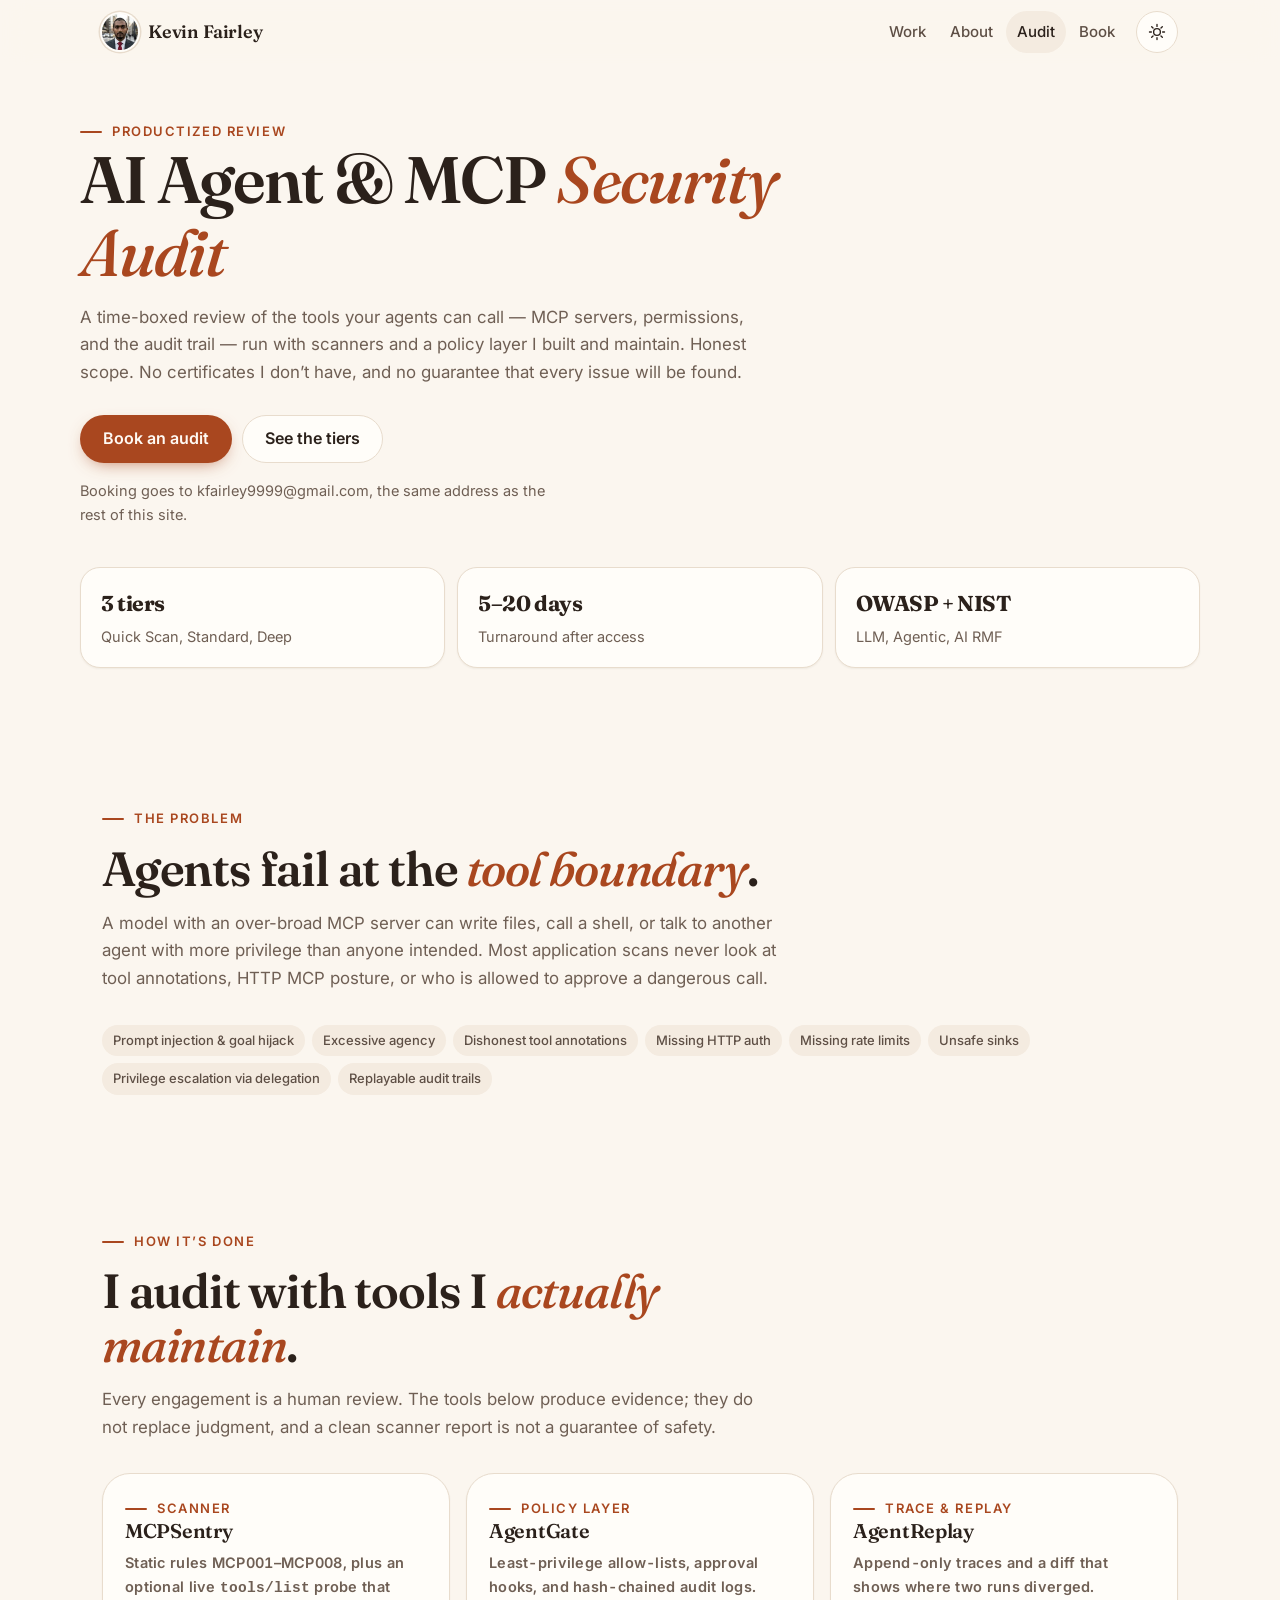
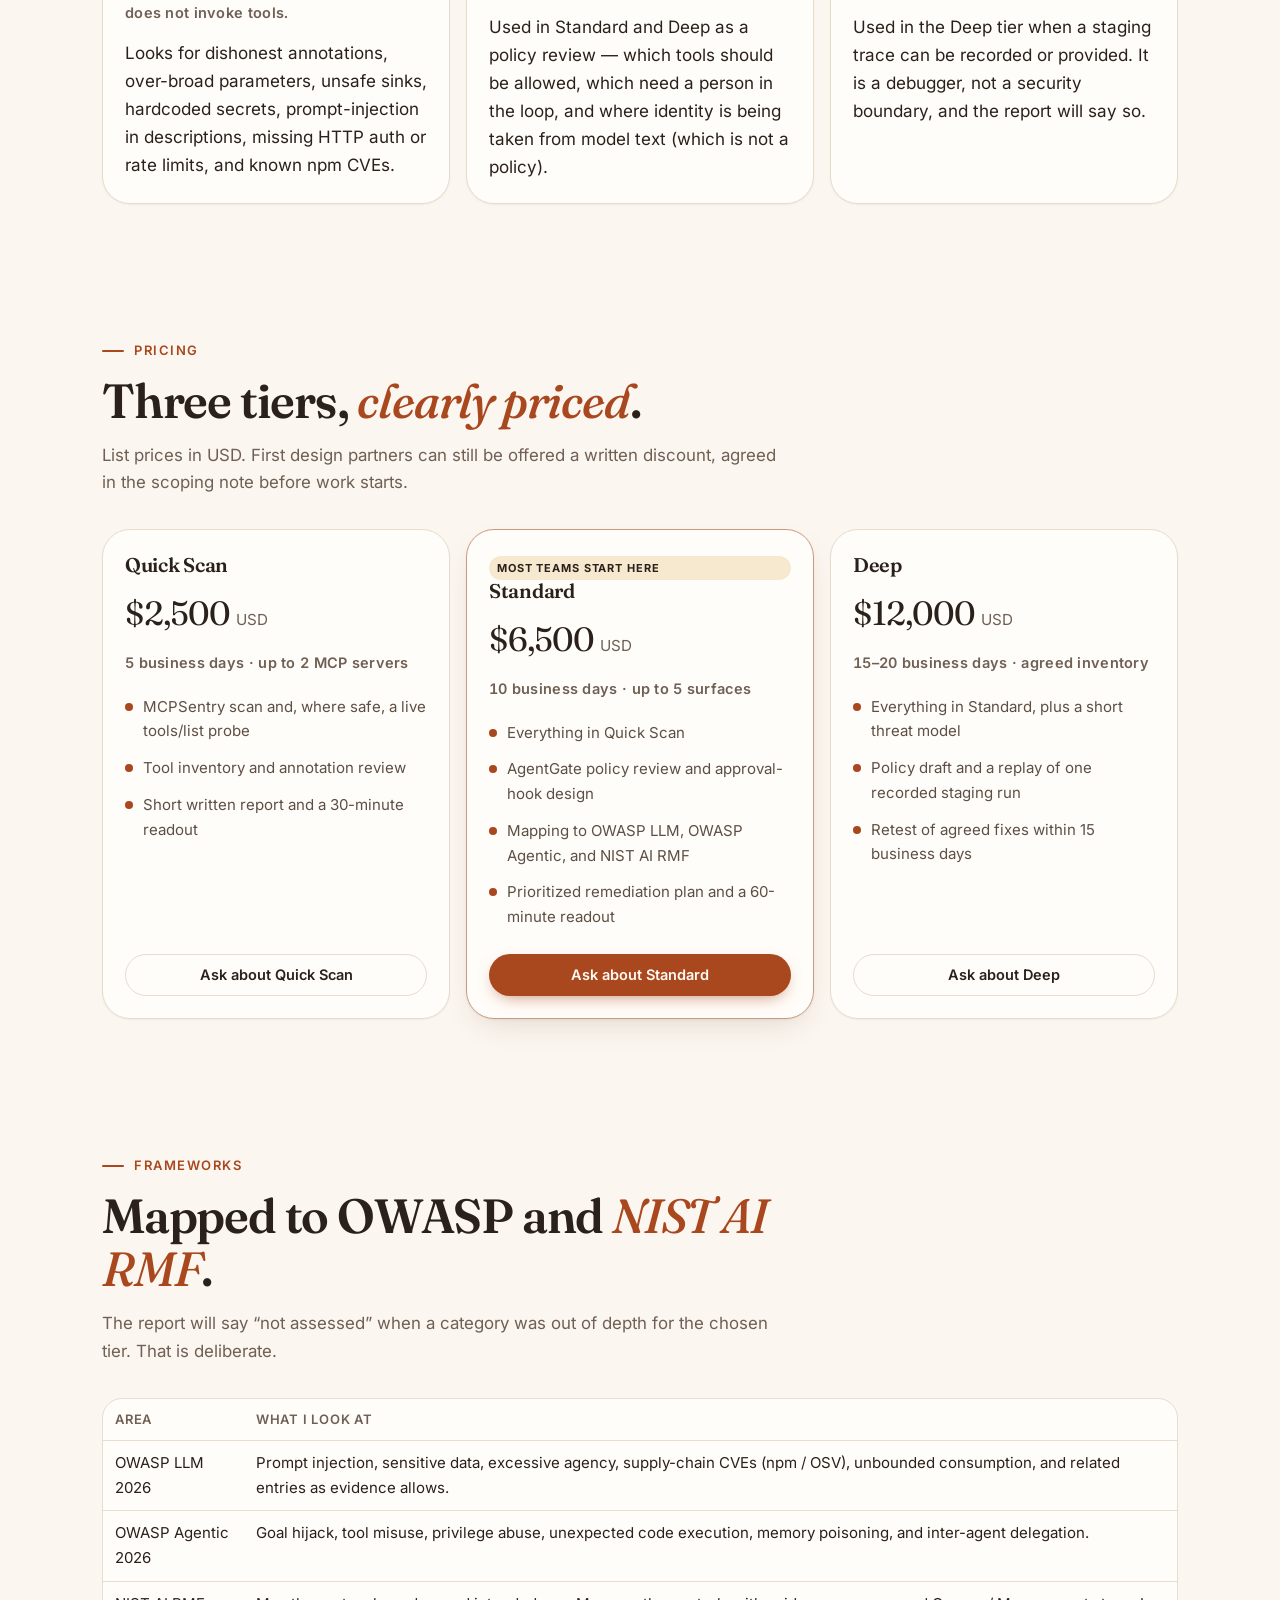
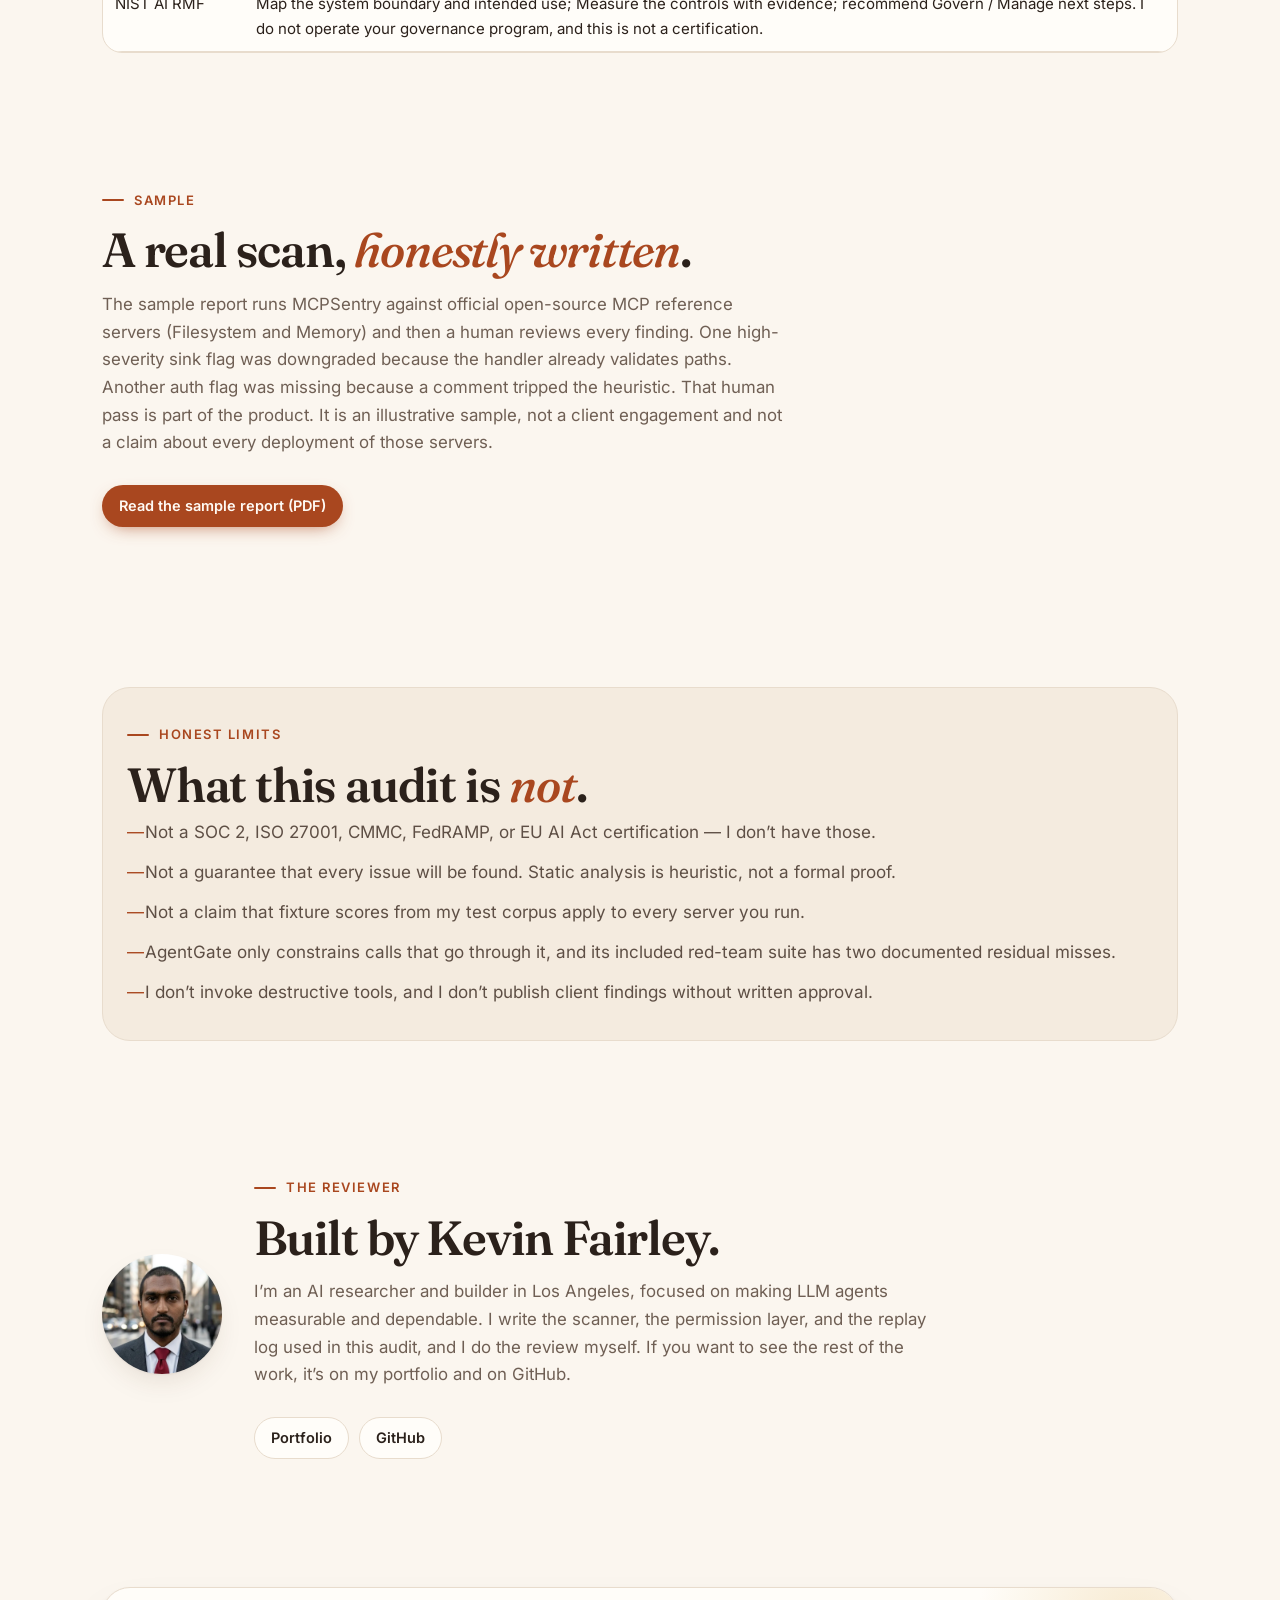
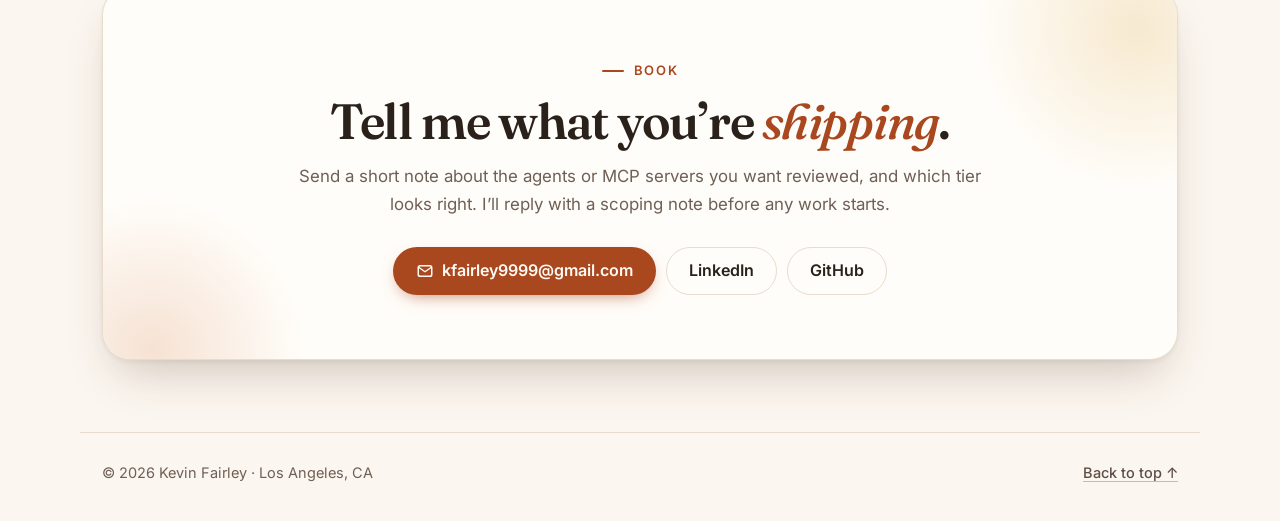
==== audit/index.html @ 364fb626 "Add the AI Agent & MCP Security Audit offer at /audit. Publish the productized audit page with list " ====
<!doctype html>
<html lang="en">
<head>
  <meta charset="utf-8">
  <meta name="viewport" content="width=device-width, initial-scale=1, viewport-fit=cover">
  <title>AI Agent &amp; MCP Security Audit — Kevin Fairley</title>
  <meta name="description" content="A productized security review of AI agents and MCP servers, run with tools Kevin Fairley built: MCPSentry, AgentGate, and AgentReplay. Not a certified audit.">
  <meta name="theme-color" content="#1c1612" media="(prefers-color-scheme: dark)">
  <meta name="theme-color" content="#fbf6ef" media="(prefers-color-scheme: light)">
  <meta property="og:title" content="AI Agent &amp; MCP Security Audit — Kevin Fairley">
  <meta property="og:description" content="A productized security review of AI agents and MCP servers. Honest scope, mapped to OWASP and NIST AI RMF. Not a certified audit.">
  <meta property="og:type" content="website">
  <meta property="og:url" content="https://kfairy9999.github.io/audit/">
  <meta property="og:image" content="https://kfairy9999.github.io/assets/kevin-fairley.jpg">
  <link rel="canonical" href="https://kfairy9999.github.io/audit/">
  <link rel="icon" href="../assets/favicon.svg" type="image/svg+xml">
  <link rel="preload" href="../assets/fonts/fraunces-normal-latin.woff2" as="font" type="font/woff2" crossorigin>
  <link rel="preload" href="../assets/fonts/inter-normal-latin.woff2" as="font" type="font/woff2" crossorigin>
  <link rel="stylesheet" href="../styles.css">
  <link rel="stylesheet" href="audit.css">
  <script>
    (function () {
      var d = document.documentElement;
      d.className += ' js';
      try {
        var t = localStorage.getItem('theme');
        if (t === 'light' || t === 'dark') d.setAttribute('data-theme', t);
      } catch (e) {}
    })();
  </script>
</head>
<body>
  <a class="skip" href="#main">Skip to content</a>

  <header class="topbar" id="top">
    <nav class="nav wrap" aria-label="Primary">
      <a class="brand" href="../">
        <picture><source srcset="../assets/kevin-fairley-128.webp" type="image/webp"><img class="brand-photo" src="../assets/kevin-fairley-128.jpg" alt="" width="36" height="36" decoding="async"></picture>
        <span class="brand-name">Kevin Fairley</span>
      </a>
      <ul class="nav-links">
        <li class="hide-sm"><a href="../#work">Work</a></li>
        <li class="hide-sm"><a href="../#about">About</a></li>
        <li><a href="./" aria-current="page">Audit</a></li>
        <li><a href="#book">Book</a></li>
      </ul>
      <button class="theme-toggle" type="button" aria-label="Toggle dark and light theme">
        <svg class="i-sun" viewBox="0 0 24 24" aria-hidden="true"><circle cx="12" cy="12" r="4.5"/><path d="M12 2v2.5M12 19.5V22M2 12h2.5M19.5 12H22M4.9 4.9l1.8 1.8M17.3 17.3l1.8 1.8M4.9 19.1l1.8-1.8M17.3 6.7l1.8-1.8"/></svg>
        <svg class="i-moon" viewBox="0 0 24 24" aria-hidden="true"><path d="M21 14.5A8.5 8.5 0 1 1 9.5 3 7 7 0 0 0 21 14.5z"/></svg>
      </button>
    </nav>
  </header>

  <main id="main">
    <section class="hero-audit wrap">
      <div class="hero-audit-grid">
        <div class="audit-lead">
          <p class="kicker">Productized review</p>
          <h1>AI Agent &amp; MCP <em>Security Audit</em></h1>
          <p class="lede">A time-boxed review of the tools your agents can call — MCP servers, permissions, and the audit trail — run with scanners and a policy layer I built and maintain. Honest scope. No certificates I don’t have, and no guarantee that every issue will be found.</p>
          <div class="hero-actions">
            <a class="btn primary" href="mailto:kfairley9999@gmail.com?subject=AI%20Agent%20%26%20MCP%20Security%20Audit">Book an audit</a>
            <a class="btn secondary" href="#tiers">See the tiers</a>
          </div>
          <p class="hero-note">Booking goes to kfairley9999@gmail.com, the same address as the rest of this site.</p>
        </div>
      </div>
      <div class="stat-row">
        <div class="stat"><b>3 tiers</b><span>Quick Scan, Standard, Deep</span></div>
        <div class="stat"><b>5–20 days</b><span>Turnaround after access</span></div>
        <div class="stat"><b>OWASP + NIST</b><span>LLM, Agentic, AI RMF</span></div>
      </div>
    </section>

    <section class="section wrap reveal" id="why">
      <header class="section-head">
        <p class="kicker">The problem</p>
        <h2>Agents fail at the <em>tool boundary</em>.</h2>
        <p class="lede">A model with an over-broad MCP server can write files, call a shell, or talk to another agent with more privilege than anyone intended. Most application scans never look at tool annotations, HTTP MCP posture, or who is allowed to approve a dangerous call.</p>
      </header>
      <ul class="chips" aria-label="Risks the audit looks for">
        <li>Prompt injection &amp; goal hijack</li>
        <li>Excessive agency</li>
        <li>Dishonest tool annotations</li>
        <li>Missing HTTP auth</li>
        <li>Missing rate limits</li>
        <li>Unsafe sinks</li>
        <li>Privilege escalation via delegation</li>
        <li>Replayable audit trails</li>
      </ul>
    </section>

    <section class="section wrap reveal" id="method">
      <header class="section-head">
        <p class="kicker">How it’s done</p>
        <h2>I audit with tools I <em>actually maintain</em>.</h2>
        <p class="lede">Every engagement is a human review. The tools below produce evidence; they do not replace judgment, and a clean scanner report is not a guarantee of safety.</p>
      </header>
      <div class="tier-grid">
        <article class="tier">
          <p class="kicker">Scanner</p>
          <h3>MCPSentry</h3>
          <p class="when">Static rules MCP001–MCP008, plus an optional live <code>tools/list</code> probe that does not invoke tools.</p>
          <p>Looks for dishonest annotations, over-broad parameters, unsafe sinks, hardcoded secrets, prompt-injection in descriptions, missing HTTP auth or rate limits, and known npm CVEs.</p>
        </article>
        <article class="tier">
          <p class="kicker">Policy layer</p>
          <h3>AgentGate</h3>
          <p class="when">Least-privilege allow-lists, approval hooks, and hash-chained audit logs.</p>
          <p>Used in Standard and Deep as a policy review — which tools should be allowed, which need a person in the loop, and where identity is being taken from model text (which is not a policy).</p>
        </article>
        <article class="tier">
          <p class="kicker">Trace &amp; replay</p>
          <h3>AgentReplay</h3>
          <p class="when">Append-only traces and a diff that shows where two runs diverged.</p>
          <p>Used in the Deep tier when a staging trace can be recorded or provided. It is a debugger, not a security boundary, and the report will say so.</p>
        </article>
      </div>
    </section>

    <section class="section wrap reveal" id="tiers">
      <header class="section-head">
        <p class="kicker">Pricing</p>
        <h2>Three tiers, <em>clearly priced</em>.</h2>
        <p class="lede">List prices in USD. First design partners can still be offered a written discount, agreed in the scoping note before work starts.</p>
      </header>
      <div class="tier-grid">
        <article class="tier">
          <h3>Quick Scan</h3>
          <p class="price">$2,500 <small>USD</small></p>
          <p class="when">5 business days · up to 2 MCP servers</p>
          <ul>
            <li>MCPSentry scan and, where safe, a live tools/list probe</li>
            <li>Tool inventory and annotation review</li>
            <li>Short written report and a 30-minute readout</li>
          </ul>
          <a class="btn sm secondary" href="mailto:kfairley9999@gmail.com?subject=Quick%20Scan%20inquiry">Ask about Quick Scan</a>
        </article>
        <article class="tier featured">
          <span class="start-tag">Most teams start here</span>
          <h3>Standard</h3>
          <p class="price">$6,500 <small>USD</small></p>
          <p class="when">10 business days · up to 5 surfaces</p>
          <ul>
            <li>Everything in Quick Scan</li>
            <li>AgentGate policy review and approval-hook design</li>
            <li>Mapping to OWASP LLM, OWASP Agentic, and NIST AI RMF</li>
            <li>Prioritized remediation plan and a 60-minute readout</li>
          </ul>
          <a class="btn sm primary" href="mailto:kfairley9999@gmail.com?subject=Standard%20Audit%20inquiry">Ask about Standard</a>
        </article>
        <article class="tier">
          <h3>Deep</h3>
          <p class="price">$12,000 <small>USD</small></p>
          <p class="when">15–20 business days · agreed inventory</p>
          <ul>
            <li>Everything in Standard, plus a short threat model</li>
            <li>Policy draft and a replay of one recorded staging run</li>
            <li>Retest of agreed fixes within 15 business days</li>
          </ul>
          <a class="btn sm secondary" href="mailto:kfairley9999@gmail.com?subject=Deep%20Audit%20inquiry">Ask about Deep</a>
        </article>
      </div>
    </section>

    <section class="section wrap reveal" id="mapping">
      <header class="section-head">
        <p class="kicker">Frameworks</p>
        <h2>Mapped to OWASP and <em>NIST AI RMF</em>.</h2>
        <p class="lede">The report will say “not assessed” when a category was out of depth for the chosen tier. That is deliberate.</p>
      </header>
      <div class="map-wrap">
        <table class="map-table">
          <thead>
            <tr><th>Area</th><th>What I look at</th></tr>
          </thead>
          <tbody>
            <tr><td>OWASP LLM 2026</td><td>Prompt injection, sensitive data, excessive agency, supply-chain CVEs (npm / OSV), unbounded consumption, and related entries as evidence allows.</td></tr>
            <tr><td>OWASP Agentic 2026</td><td>Goal hijack, tool misuse, privilege abuse, unexpected code execution, memory poisoning, and inter-agent delegation.</td></tr>
            <tr><td>NIST AI RMF</td><td>Map the system boundary and intended use; Measure the controls with evidence; recommend Govern / Manage next steps. I do not operate your governance program, and this is not a certification.</td></tr>
          </tbody>
        </table>
      </div>
    </section>

    <section class="section wrap reveal" id="sample">
      <header class="section-head">
        <p class="kicker">Sample</p>
        <h2>A real scan, <em>honestly written</em>.</h2>
        <p class="lede">The sample report runs MCPSentry against official open-source MCP reference servers (Filesystem and Memory) and then a human reviews every finding. One high-severity sink flag was downgraded because the handler already validates paths. Another auth flag was missing because a comment tripped the heuristic. That human pass is part of the product. It is an illustrative sample, not a client engagement and not a claim about every deployment of those servers.</p>
        <div class="hero-actions">
          <a class="btn sm primary" href="sample-audit-report.pdf">Read the sample report (PDF)</a>
        </div>
      </header>
    </section>

    <section class="section wrap reveal" id="limits">
      <div class="limits">
        <p class="kicker">Honest limits</p>
        <h2>What this audit is <em>not</em>.</h2>
        <ul>
          <li>Not a SOC 2, ISO 27001, CMMC, FedRAMP, or EU AI Act certification — I don’t have those.</li>
          <li>Not a guarantee that every issue will be found. Static analysis is heuristic, not a formal proof.</li>
          <li>Not a claim that fixture scores from my test corpus apply to every server you run.</li>
          <li>AgentGate only constrains calls that go through it, and its included red-team suite has two documented residual misses.</li>
          <li>I don’t invoke destructive tools, and I don’t publish client findings without written approval.</li>
        </ul>
      </div>
    </section>

    <section class="section wrap reveal" id="about">
      <div class="about-audit">
        <picture>
          <source srcset="../assets/kevin-fairley.webp" type="image/webp">
          <img src="../assets/kevin-fairley.jpg" width="120" height="120" alt="Kevin Fairley">
        </picture>
        <div>
          <p class="kicker">The reviewer</p>
          <h2>Built by Kevin Fairley.</h2>
          <p class="lede">I’m an AI researcher and builder in Los Angeles, focused on making LLM agents measurable and dependable. I write the scanner, the permission layer, and the replay log used in this audit, and I do the review myself. If you want to see the rest of the work, it’s on my portfolio and on GitHub.</p>
          <div class="hero-actions">
            <a class="btn sm secondary" href="../">Portfolio</a>
            <a class="btn sm secondary" href="https://github.com/kfairy9999" target="_blank" rel="noopener">GitHub</a>
          </div>
        </div>
      </div>
    </section>

    <section class="section wrap" id="book" aria-labelledby="book-title">
      <div class="contact-card reveal">
        <p class="kicker">Book</p>
        <h2 id="book-title">Tell me what you’re <em>shipping</em>.</h2>
        <p class="lede">Send a short note about the agents or MCP servers you want reviewed, and which tier looks right. I’ll reply with a scoping note before any work starts.</p>
        <div class="contact-links">
          <a class="btn primary" href="mailto:kfairley9999@gmail.com?subject=AI%20Agent%20%26%20MCP%20Security%20Audit">
            <svg viewBox="0 0 24 24" aria-hidden="true"><rect x="3" y="5" width="18" height="14" rx="2.5"/><path d="M3.5 7l8.5 6 8.5-6"/></svg>
            kfairley9999@gmail.com
          </a>
          <a class="btn secondary" href="https://www.linkedin.com/in/kevin-fairley-94330b42a/" target="_blank" rel="noopener">LinkedIn</a>
          <a class="btn secondary" href="https://github.com/kfairy9999" target="_blank" rel="noopener">GitHub</a>
        </div>
      </div>
    </section>
  </main>

  <footer class="footer wrap">
    <p>© <span id="year">2026</span> Kevin Fairley · Los Angeles, CA</p>
    <p><a href="#top">Back to top ↑</a></p>
  </footer>

  <script src="../script.js" defer></script>
</body>
</html>
---- styles.css ----
/* ---------- Fonts (self-hosted, OFL) ---------- */
@font-face { font-family: "Fraunces"; font-style: normal; font-weight: 400 700; font-display: swap; src: url("assets/fonts/fraunces-normal-latin.woff2") format("woff2"); }
@font-face { font-family: "Fraunces"; font-style: italic; font-weight: 400 600; font-display: swap; src: url("assets/fonts/fraunces-italic-latin.woff2") format("woff2"); }
@font-face { font-family: "Inter"; font-style: normal; font-weight: 400 700; font-display: swap; src: url("assets/fonts/inter-normal-latin.woff2") format("woff2"); }
/* Metric-matched fallbacks to minimise layout shift while fonts load */
@font-face { font-family: "Fraunces Fallback"; src: local("Georgia"), local("Times New Roman"); size-adjust: 104%; ascent-override: 95%; descent-override: 25%; }
@font-face { font-family: "Inter Fallback"; src: local("Arial"), local("Helvetica"); size-adjust: 107%; ascent-override: 90%; descent-override: 22%; line-gap-override: 0%; }

/* ---------- Tokens ---------- */
:root {
  --bg: #fbf6ef;
  --bg-band: #f4ebdf;
  --surface: #fffdf9;
  --ink: #2b211b;
  --ink-2: #5e4f45;
  --muted: #6f5f54;
  --line: #e8dccd;
  --accent: #a9471f;          /* terracotta: 5.6:1 on --bg */
  --accent-strong: #933c18;
  --accent-ink: #fffaf4;
  --accent-soft: #f6e2d3;
  --amber: #c98a2b;
  --amber-soft: #f7e9cf;
  --shadow-sm: 0 1px 2px rgba(74, 44, 24, .06);
  --shadow: 0 1px 2px rgba(74, 44, 24, .05), 0 12px 32px -12px rgba(74, 44, 24, .18);
  --shadow-lg: 0 2px 4px rgba(74, 44, 24, .06), 0 24px 48px -16px rgba(74, 44, 24, .26);
  --r-sm: 12px; --r: 20px; --r-lg: 28px;
  --maxw: 1120px;
  --serif: "Fraunces", "Fraunces Fallback", Georgia, serif;
  --sans: "Inter", "Inter Fallback", system-ui, -apple-system, "Segoe UI", Roboto, Arial, sans-serif;
  --ease: cubic-bezier(.2, .7, .2, 1);
  color-scheme: light;
}
:root { --chip: #f4ebe0; }
@media (prefers-color-scheme: dark) {
  :root:not([data-theme="light"]) {
    --bg: #1c1612; --bg-band: #231b16; --surface: #2a211b; --ink: #f5ece2; --ink-2: #dccbbb; --muted: #c4b2a2; --line: #3d3029;
    --accent: #ec9a6e; --accent-strong: #f2ad86; --accent-ink: #2a140a; --accent-soft: rgba(236, 154, 110, .14);
    --amber: #e6b25c; --amber-soft: rgba(230, 178, 92, .14); --chip: #33281f;
    --shadow-sm: 0 1px 2px rgba(0,0,0,.3); --shadow: 0 1px 2px rgba(0,0,0,.3), 0 14px 34px -14px rgba(0,0,0,.6); --shadow-lg: 0 2px 4px rgba(0,0,0,.3), 0 26px 50px -18px rgba(0,0,0,.7);
    color-scheme: dark;
  }
}
:root[data-theme="dark"] {
  --bg: #1c1612; --bg-band: #231b16; --surface: #2a211b; --ink: #f5ece2; --ink-2: #dccbbb; --muted: #c4b2a2; --line: #3d3029;
  --accent: #ec9a6e; --accent-strong: #f2ad86; --accent-ink: #2a140a; --accent-soft: rgba(236, 154, 110, .14);
  --amber: #e6b25c; --amber-soft: rgba(230, 178, 92, .14); --chip: #33281f;
  --shadow-sm: 0 1px 2px rgba(0,0,0,.3); --shadow: 0 1px 2px rgba(0,0,0,.3), 0 14px 34px -14px rgba(0,0,0,.6); --shadow-lg: 0 2px 4px rgba(0,0,0,.3), 0 26px 50px -18px rgba(0,0,0,.7);
  color-scheme: dark;
}

/* ---------- Base ---------- */
*, *::before, *::after { box-sizing: border-box; }
html { scroll-behavior: smooth; -webkit-text-size-adjust: 100%; scroll-padding-top: 76px; }
body { margin: 0; background: var(--bg); color: var(--ink); font: 400 17px/1.65 var(--sans); -webkit-font-smoothing: antialiased; text-rendering: optimizeLegibility; overflow-x: hidden; }
img, svg { display: block; max-width: 100%; }
a { color: inherit; text-decoration-color: color-mix(in srgb, currentColor 35%, transparent); text-underline-offset: 3px; }
h1, h2, h3, h4 { margin: 0; font-family: var(--serif); font-weight: 600; line-height: 1.12; letter-spacing: -0.015em; font-optical-sizing: auto; color: var(--ink); }
h2 em, h1 em { font-style: italic; font-weight: 500; color: var(--accent); }
p { margin: 0; }
ul, ol { margin: 0; padding: 0; list-style: none; }
::selection { background: var(--accent-soft); color: var(--ink); }
.wrap { width: 100%; max-width: var(--maxw); margin: 0 auto; padding-left: max(22px, env(safe-area-inset-left)); padding-right: max(22px, env(safe-area-inset-right)); }
.sr { position: absolute; width: 1px; height: 1px; overflow: hidden; clip: rect(0 0 0 0); clip-path: inset(50%); white-space: nowrap; }
.skip { position: absolute; left: -999px; top: 10px; background: var(--accent); color: var(--accent-ink); padding: 10px 14px; border-radius: 10px; z-index: 100; font-weight: 600; }
.skip:focus { left: 12px; }
:focus-visible { outline: 2.5px solid var(--accent); outline-offset: 3px; border-radius: 8px; }

/* ---------- Top bar ---------- */
.topbar { position: sticky; top: 0; z-index: 50; background: color-mix(in srgb, var(--bg) 85%, transparent); backdrop-filter: saturate(150%) blur(14px); -webkit-backdrop-filter: saturate(150%) blur(14px); border-bottom: 1px solid transparent; transition: border-color .3s var(--ease), box-shadow .3s var(--ease); }
.topbar.scrolled { border-bottom-color: var(--line); box-shadow: var(--shadow-sm); }
.nav { display: flex; align-items: center; gap: 10px; height: 64px; }
.brand { display: inline-flex; align-items: center; gap: 10px; text-decoration: none; min-width: 0; }
.brand-photo { width: 36px; height: 36px; border-radius: 50%; object-fit: cover; box-shadow: 0 0 0 2px var(--surface), 0 0 0 3.5px var(--line); }
.brand-name { font-family: var(--serif); font-weight: 600; font-size: 18px; letter-spacing: -0.01em; white-space: nowrap; }
.nav-links { display: flex; gap: 2px; margin-left: auto; }
.nav-links a { display: block; padding: 9px 11px; font-size: 15px; font-weight: 500; color: var(--ink-2); text-decoration: none; border-radius: 999px; white-space: nowrap; transition: background .2s var(--ease), color .2s var(--ease); }
.nav-links a:hover { color: var(--ink); background: var(--chip); }
.theme-toggle { flex: none; width: 42px; height: 42px; display: grid; place-items: center; border: 1px solid var(--line); border-radius: 50%; background: var(--surface); color: var(--ink); cursor: pointer; transition: transform .2s var(--ease), border-color .2s var(--ease); }
.theme-toggle:hover { transform: rotate(-12deg); border-color: var(--accent); }
.theme-toggle svg { width: 18px; height: 18px; fill: none; stroke: currentColor; stroke-width: 1.8; stroke-linecap: round; }
.i-moon { display: none !important; }
:root[data-theme="dark"] .i-sun { display: none !important; }
:root[data-theme="dark"] .i-moon { display: block !important; }
@media (prefers-color-scheme: dark) {
  :root:not([data-theme="light"]) .i-sun { display: none !important; }
  :root:not([data-theme="light"]) .i-moon { display: block !important; }
}
@media (max-width: 599px) { .hide-sm { display: none; } }
@media (max-width: 380px) { .brand-name { display: none; } }

/* ---------- Buttons ---------- */
.btn { display: inline-flex; align-items: center; justify-content: center; gap: 8px; min-height: 48px; padding: 12px 22px; border-radius: 999px; border: 1.5px solid transparent; font: 600 16px/1.2 var(--sans); text-decoration: none; cursor: pointer; transition: transform .25s var(--ease), box-shadow .25s var(--ease), background .2s var(--ease), border-color .2s var(--ease), color .2s var(--ease); }
.btn svg { width: 18px; height: 18px; fill: none; stroke: currentColor; stroke-width: 2; stroke-linecap: round; stroke-linejoin: round; flex: none; }
.btn.primary { background: var(--accent); color: var(--accent-ink); box-shadow: 0 6px 18px -8px color-mix(in srgb, var(--accent) 80%, transparent); }
.btn.primary:hover { background: var(--accent-strong); transform: translateY(-2px); box-shadow: 0 12px 24px -10px color-mix(in srgb, var(--accent) 85%, transparent); }
.btn.secondary { background: var(--surface); color: var(--ink); border-color: var(--line); }
.btn.secondary:hover { border-color: var(--accent); color: var(--accent); transform: translateY(-2px); }
.btn.ghost { background: transparent; color: var(--accent); padding-left: 10px; padding-right: 10px; }
.btn.ghost:hover { background: var(--accent-soft); }
.btn.sm { min-height: 42px; padding: 9px 16px; font-size: 14.5px; }
.btn.sm.ghost { padding-left: 12px; padding-right: 12px; }
.btn:active { transform: translateY(0) scale(.98); }

/* ---------- Hero ---------- */
.hero { position: relative; padding: 36px 0 28px; overflow-x: clip; }
.hero::before { content: ""; position: absolute; inset: -20% -30% auto auto; width: 520px; height: 520px; border-radius: 50%; background: radial-gradient(closest-side, var(--amber-soft), transparent); pointer-events: none; }
.hero::after { content: ""; position: absolute; left: -180px; top: 220px; width: 380px; height: 380px; border-radius: 50%; background: radial-gradient(closest-side, var(--accent-soft), transparent); pointer-events: none; }
.hero-grid { position: relative; z-index: 1; display: grid; gap: 26px; }
.hero-photo-wrap { display: flex; flex-direction: column; align-items: flex-start; gap: 18px; }
.hero-photo { position: relative; display: block; width: 168px; aspect-ratio: 1; }
.hero-photo::before { content: ""; position: absolute; inset: -10px; border-radius: 50%; background: conic-gradient(from 210deg, var(--accent), var(--amber), var(--accent-soft), var(--accent)); opacity: .9; }
.hero-photo img { position: relative; width: 100%; height: 100%; border-radius: 50%; object-fit: cover; border: 5px solid var(--bg); box-shadow: var(--shadow-lg); }
.status { display: inline-flex; align-items: center; gap: 10px; font-size: 14px; font-weight: 500; color: var(--ink-2); background: var(--surface); border: 1px solid var(--line); padding: 8px 14px 8px 12px; border-radius: 999px; box-shadow: var(--shadow-sm); line-height: 1.35; }
.dot { position: relative; width: 9px; height: 9px; border-radius: 50%; background: #2f8a55; flex: none; }
.dot::after { content: ""; position: absolute; inset: -4px; border-radius: 50%; border: 2px solid #2f8a55; opacity: .35; animation: pulse 2.4s var(--ease) infinite; }
@keyframes pulse { 0% { transform: scale(.6); opacity: .55; } 100% { transform: scale(1.6); opacity: 0; } }
.status { margin-bottom: 22px; }
.hero h1 { font-size: clamp(2.6rem, 11.5vw, 4.6rem); font-weight: 600; letter-spacing: -0.03em; line-height: 1.02; }
.hello { display: block; font-style: italic; font-weight: 400; font-size: .5em; letter-spacing: -0.01em; color: var(--accent); margin-bottom: .18em; }
.role { margin-top: 14px; font-size: clamp(1.02rem, 4.2vw, 1.2rem); font-weight: 600; color: var(--ink-2); letter-spacing: -0.005em; }
.pitch { margin-top: 16px; font-size: clamp(1.05rem, 4vw, 1.2rem); line-height: 1.7; color: var(--muted); max-width: 60ch; }
.pitch em { font-style: normal; color: var(--ink); font-weight: 600; background: linear-gradient(transparent 60%, var(--amber-soft) 60%); }
.cta { display: flex; flex-wrap: wrap; gap: 10px; margin-top: 28px; }
.cta .btn.primary, .cta .btn.secondary { flex: 1 1 100%; }
@media (min-width: 480px) { .cta .btn.primary, .cta .btn.secondary { flex: 0 0 auto; } }
.cta .btn.ghost { margin-left: -4px; }
.hero-meta { display: flex; flex-wrap: wrap; gap: 8px; margin-top: 24px; }
.hero-meta li { font-size: 14px; font-weight: 500; color: var(--ink-2); padding: 6px 12px; background: var(--chip); border-radius: 999px; }

@media (min-width: 880px) {
  .hero { padding: 72px 0 48px; }
  .hero-grid { grid-template-columns: 1.35fr 1fr; align-items: center; gap: 56px; }
  .hero-copy { order: 1; }
  .hero-photo-wrap { order: 2; align-items: center; }
  .hero-photo { width: min(340px, 100%); }
  .hero-photo::before { inset: -14px; }
  .hero-photo img { border-width: 7px; }
}

/* ---------- Highlights ---------- */
.highlights { padding-top: 12px; }
.stats { display: grid; grid-template-columns: 1fr; gap: 12px; }
@media (min-width: 700px) { .stats { grid-template-columns: repeat(3, 1fr); gap: 16px; } }
.stats li { display: grid; grid-template-columns: 8.25rem 1fr; align-items: center; gap: 12px; background: var(--surface); border: 1px solid var(--line); border-radius: var(--r); padding: 18px 20px; box-shadow: var(--shadow-sm); }
@media (min-width: 700px) { .stats li { grid-template-columns: 1fr; align-items: start; gap: 6px; padding: 22px 24px; } }
.stats strong { font-family: var(--serif); font-weight: 600; line-height: 1; color: var(--accent); letter-spacing: -0.02em; font-variant-numeric: lining-nums; font-size: 1.85rem; }
.stats span { font-size: 15px; color: var(--ink-2); line-height: 1.45; }

/* ---------- Sections ---------- */
.section { padding-top: 88px; padding-bottom: 8px; }
@media (min-width: 880px) { .section { padding-top: 120px; } }
.section-head { margin-bottom: 32px; max-width: 680px; }
.kicker { display: inline-flex; align-items: center; gap: 10px; font-size: 13px; font-weight: 600; letter-spacing: .12em; text-transform: uppercase; color: var(--accent); }
.kicker::before { content: ""; width: 22px; height: 2px; border-radius: 2px; background: currentColor; }
.section h2 { font-size: clamp(2rem, 8vw, 3rem); margin-top: 12px; letter-spacing: -0.025em; }
.lede { margin-top: 14px; color: var(--muted); font-size: 1.05rem; max-width: 62ch; }
.band { background: var(--bg-band); margin-top: 88px; padding-bottom: 88px; border-top: 1px solid var(--line); border-bottom: 1px solid var(--line); }
@media (min-width: 880px) { .band { margin-top: 120px; padding-bottom: 120px; } }

/* ---------- Project cards ---------- */
.cards { display: grid; grid-template-columns: 1fr; gap: 18px; }
@media (min-width: 740px) { .cards { grid-template-columns: repeat(2, 1fr); gap: 22px; } }
@media (min-width: 1060px) { .cards { grid-template-columns: repeat(3, 1fr); } }
.card { position: relative; display: flex; flex-direction: column; gap: 12px; background: var(--surface); border: 1px solid var(--line); border-radius: var(--r-lg); padding: 26px 24px 24px; box-shadow: var(--shadow); transition: transform .35s var(--ease), box-shadow .35s var(--ease), border-color .35s var(--ease); }
.card::before { content: ""; position: absolute; left: 24px; right: 24px; top: 0; height: 3px; border-radius: 0 0 3px 3px; background: linear-gradient(90deg, var(--accent), var(--amber)); opacity: 0; transition: opacity .35s var(--ease); }
@media (hover: hover) {
  .card:hover { transform: translateY(-5px); box-shadow: var(--shadow-lg); border-color: color-mix(in srgb, var(--accent) 30%, var(--line)); }
  .card:hover::before { opacity: 1; }
}
.card-top { display: flex; justify-content: space-between; align-items: center; gap: 10px; }
.tag { font-size: 12.5px; font-weight: 600; letter-spacing: .08em; text-transform: uppercase; color: var(--muted); }
.live { display: inline-flex; align-items: center; gap: 7px; font-size: 12.5px; font-weight: 600; color: var(--accent); background: var(--accent-soft); padding: 4px 11px; border-radius: 999px; }
.live::before { content: ""; width: 6px; height: 6px; border-radius: 50%; background: currentColor; }
.card h3 { font-size: 1.6rem; margin-top: 4px; letter-spacing: -0.02em; }
.sub { font-weight: 600; font-size: 15.5px; color: var(--ink-2); margin-top: -4px; line-height: 1.45; }
.desc { color: var(--muted); font-size: 15.5px; line-height: 1.65; }
.desc code { font-family: ui-monospace, SFMono-Regular, Menlo, Consolas, monospace; font-size: 0.9em; font-weight: 500; color: var(--ink); background: var(--chip); padding: 0.08em 0.35em; border-radius: 4px; }
.stack { display: flex; flex-wrap: wrap; gap: 6px; margin-top: 4px; }
.stack li, .chips li { font-size: 13px; font-weight: 500; padding: 5px 11px; border-radius: 999px; background: var(--chip); color: var(--ink-2); }
.links { display: flex; flex-wrap: wrap; gap: 8px; margin-top: auto; padding-top: 10px; }

/* Full-width featured card with a product shot (fills the last row in 2- and 3-column layouts) */
.card.feature { grid-column: 1 / -1; display: grid; gap: 22px; }
.feature-body { display: flex; flex-direction: column; gap: 12px; min-width: 0; }
.feature-shot { display: block; order: -1; border-radius: var(--r); overflow: hidden; border: 1px solid var(--line); background: #1c1612; box-shadow: var(--shadow); aspect-ratio: 16 / 10; }
.feature-shot img { width: 100%; height: 100%; object-fit: cover; object-position: top left; transition: transform .6s var(--ease); }
@media (hover: hover) { .card.feature:hover .feature-shot img { transform: scale(1.025); } }
@media (min-width: 740px) {
  .card.feature { grid-template-columns: minmax(0, 1fr) minmax(0, 1.05fr); align-items: center; gap: 32px; padding: 30px; }
  .feature-shot { order: 0; }
}

.more { margin-top: 56px; }
.subhead { font-size: 1.5rem; margin-bottom: 18px; letter-spacing: -0.02em; }
.mini-list { display: grid; grid-template-columns: 1fr; gap: 14px; }
@media (min-width: 740px) { .mini-list { grid-template-columns: repeat(2, 1fr); gap: 18px; } }
.mini { display: flex; flex-direction: column; justify-content: space-between; gap: 14px; border: 1px solid var(--line); border-radius: var(--r); padding: 20px 22px; background: color-mix(in srgb, var(--surface) 60%, var(--bg)); transition: border-color .3s var(--ease), background .3s var(--ease); }
.mini:hover { border-color: color-mix(in srgb, var(--accent) 35%, var(--line)); background: var(--surface); }
.mini h4 { font-size: 1.2rem; margin-bottom: 6px; }
.mini p { color: var(--muted); font-size: 15px; }
.mini .stack-inline { margin-top: 10px; font-size: 13px; font-weight: 600; color: var(--ink-2); letter-spacing: .01em; }
.mini .links { padding-top: 0; }

/* ---------- About ---------- */
.about-grid { display: grid; gap: 8px; }
@media (min-width: 880px) { .about-grid { grid-template-columns: 1fr 1.35fr; gap: 64px; align-items: start; } .about-grid .section-head { position: sticky; top: 110px; } }
.about { display: grid; gap: 18px; font-size: 1.08rem; line-height: 1.75; color: var(--ink-2); max-width: 64ch; }
.about strong { color: var(--ink); font-weight: 600; }

/* ---------- Skills ---------- */
.skills { display: grid; gap: 16px; grid-template-columns: 1fr; }
@media (min-width: 880px) { .skills { grid-template-columns: repeat(3, 1fr); gap: 22px; } }
.skill-group { border: 1px solid var(--line); border-radius: var(--r); padding: 22px; background: var(--surface); box-shadow: var(--shadow-sm); }
.skill-group h3 { font-size: 1.25rem; margin-bottom: 14px; }
.chips { display: flex; flex-wrap: wrap; gap: 7px; }

/* ---------- Timeline ---------- */
.timeline { position: relative; display: grid; gap: 30px; padding-left: 28px; }
.timeline::before { content: ""; position: absolute; left: 6px; top: 8px; bottom: 8px; width: 2px; border-radius: 2px; background: linear-gradient(var(--accent), var(--amber) 60%, var(--line)); }
.timeline li { position: relative; display: grid; gap: 6px; }
.timeline li::before { content: ""; position: absolute; left: -28px; top: 6px; width: 14px; height: 14px; border-radius: 50%; background: var(--bg); border: 3px solid var(--accent); }
@media (min-width: 780px) { .timeline li { grid-template-columns: 170px 1fr; gap: 28px; } }
.when { font-size: 14px; font-weight: 600; color: var(--accent); letter-spacing: .02em; font-variant-numeric: tabular-nums; padding-top: 3px; }
.what h3 { font-size: 1.3rem; letter-spacing: -0.015em; }
.org { font-size: 15px; font-weight: 600; color: var(--ink-2); margin: 6px 0 8px !important; }
.what p:last-child { color: var(--muted); font-size: 15.5px; }
.edu { margin-top: 40px; border: 1px solid var(--line); border-radius: var(--r); padding: 24px; background: var(--surface); box-shadow: var(--shadow-sm); }
.edu h3 { font-size: 1.25rem; margin-bottom: 14px; }
.edu ul { display: grid; gap: 12px; }
.edu li { position: relative; padding-left: 20px; color: var(--muted); font-size: 15.5px; }
.edu li::before { content: ""; position: absolute; left: 2px; top: .7em; width: 7px; height: 7px; border-radius: 50%; background: var(--amber); }
.edu strong { color: var(--ink); font-weight: 600; }

/* ---------- Contact ---------- */
.contact-card { position: relative; overflow: hidden; border-radius: var(--r-lg); padding: 40px 24px; background: var(--surface); border: 1px solid var(--line); box-shadow: var(--shadow-lg); }
.contact-card::before { content: ""; position: absolute; right: -120px; top: -120px; width: 320px; height: 320px; border-radius: 50%; background: radial-gradient(closest-side, var(--amber-soft), transparent); pointer-events: none; }
.contact-card::after { content: ""; position: absolute; left: -100px; bottom: -140px; width: 300px; height: 300px; border-radius: 50%; background: radial-gradient(closest-side, var(--accent-soft), transparent); pointer-events: none; }
.contact-card > * { position: relative; z-index: 1; }
@media (min-width: 880px) { .contact-card { padding: 64px 56px; text-align: center; } .contact-card .lede { margin-left: auto; margin-right: auto; } .contact-links { justify-content: center; } }
.contact-card h2 { font-size: clamp(2rem, 8vw, 3.1rem); margin-top: 12px; }
.contact-links { display: flex; flex-wrap: wrap; gap: 10px; margin-top: 28px; }
.contact-links .btn.primary { flex: 1 1 100%; overflow-wrap: anywhere; }
.contact-links .btn.secondary { flex: 1 1 calc(50% - 5px); }
@media (min-width: 560px) { .contact-links .btn.primary, .contact-links .btn.secondary { flex: 0 0 auto; } }

.footer { display: flex; flex-wrap: wrap; justify-content: space-between; gap: 8px; margin-top: 64px; padding-top: 28px; padding-bottom: max(36px, env(safe-area-inset-bottom)); border-top: 1px solid var(--line); color: var(--muted); font-size: 14.5px; }
.footer a { color: var(--ink-2); font-weight: 500; }

/* ---------- Reveal on scroll (only when JS runs and motion is OK) ---------- */
@media (prefers-reduced-motion: no-preference) {
  .js .reveal { opacity: 0; transform: translateY(18px); transition: opacity .7s var(--ease), transform .7s var(--ease); }
  .js .reveal.is-visible { opacity: 1; transform: none; }
  .hero-photo-wrap, .hero-copy > * { animation: rise .8s var(--ease) both; }
  .hero-copy > :nth-child(2) { animation-delay: .06s; }
  .hero-copy > :nth-child(3) { animation-delay: .12s; }
  .hero-copy > :nth-child(4) { animation-delay: .18s; }
  .hero-copy > :nth-child(5) { animation-delay: .24s; }
}
@keyframes rise { from { opacity: 0; transform: translateY(14px); } to { opacity: 1; transform: none; } }
@media (prefers-reduced-motion: reduce) {
  html { scroll-behavior: auto; }
  *, *::before, *::after { animation: none !important; transition: none !important; }
}
---- audit/audit.css ----
/* Styles for /audit only. Tokens and chrome come from the portfolio stylesheet. */
.hero-audit { padding: 48px 0 12px; }
.hero-audit-grid { display: block; max-width: 46rem; }
.hero-audit h1 { font-size: clamp(2.4rem, 6vw, 4.1rem); letter-spacing: -0.03em; }
.hero-actions { display: flex; flex-wrap: wrap; gap: 10px; margin-top: 28px; }
.hero-note { margin-top: 16px; color: var(--muted); font-size: 14.5px; max-width: 52ch; }

.stat-row { display: grid; gap: 12px; margin-top: 40px; }
@media (min-width: 700px) { .stat-row { grid-template-columns: repeat(3, 1fr); } }
.stat {
  background: var(--surface);
  border: 1px solid var(--line);
  border-radius: var(--r);
  padding: 18px 20px;
  box-shadow: var(--shadow-sm);
}
.stat b { display: block; font-family: var(--serif); font-size: 1.35rem; letter-spacing: -0.02em; }
.stat span { display: block; margin-top: 4px; color: var(--muted); font-size: 14.5px; }

.tier-grid { display: grid; gap: 16px; }
@media (min-width: 880px) { .tier-grid { grid-template-columns: repeat(3, 1fr); align-items: stretch; } }
.tier {
  background: var(--surface);
  border: 1px solid var(--line);
  border-radius: var(--r-lg);
  padding: 24px 22px 22px;
  box-shadow: var(--shadow-sm);
  display: flex;
  flex-direction: column;
}
.tier.featured {
  border-color: color-mix(in srgb, var(--accent) 45%, var(--line));
  box-shadow: var(--shadow);
}
.tier .price {
  font-family: var(--serif);
  font-size: 2.1rem;
  letter-spacing: -0.03em;
  margin-top: 10px;
}
.tier .price small { font-size: 0.95rem; color: var(--muted); font-family: var(--sans); letter-spacing: 0; }
.tier .when { color: var(--muted); font-size: 14.5px; margin: 6px 0 14px; }
.tier ul { list-style: none; margin: 0 0 18px; padding: 0; flex: 1; }
.tier li { position: relative; padding: 6px 0 6px 18px; color: var(--ink-2); font-size: 15px; }
.tier li::before { content: ""; position: absolute; left: 0; top: 14px; width: 8px; height: 8px; border-radius: 50%; background: var(--accent); }
.start-tag {
  display: inline-block;
  margin-top: 2px;
  padding: 3px 8px;
  border-radius: 999px;
  background: var(--amber-soft);
  color: var(--ink);
  font-size: 11px;
  font-weight: 700;
  letter-spacing: .08em;
  text-transform: uppercase;
}

.map-table { width: 100%; border-collapse: collapse; font-size: 15px; }
.map-table th, .map-table td { text-align: left; padding: 10px 12px; border-bottom: 1px solid var(--line); vertical-align: top; }
.map-table th { color: var(--muted); font-weight: 600; font-size: 13px; letter-spacing: .06em; text-transform: uppercase; }
.map-wrap { overflow-x: auto; border: 1px solid var(--line); border-radius: var(--r); background: var(--surface); }

.limits {
  background: var(--bg-band);
  border: 1px solid var(--line);
  border-radius: var(--r-lg);
  padding: 28px 24px;
}
.limits ul { list-style: none; }
.limits li { padding: 6px 0 6px 18px; position: relative; color: var(--ink-2); }
.limits li::before { content: "—"; position: absolute; left: 0; color: var(--accent); }

.about-audit {
  display: grid; gap: 24px; align-items: center;
}
@media (min-width: 800px) { .about-audit { grid-template-columns: 120px 1fr; gap: 32px; } }
.about-audit img { width: 120px; height: 120px; border-radius: 50%; object-fit: cover; box-shadow: var(--shadow); }

.nav-links a[aria-current="page"] { color: var(--ink); background: var(--chip); }
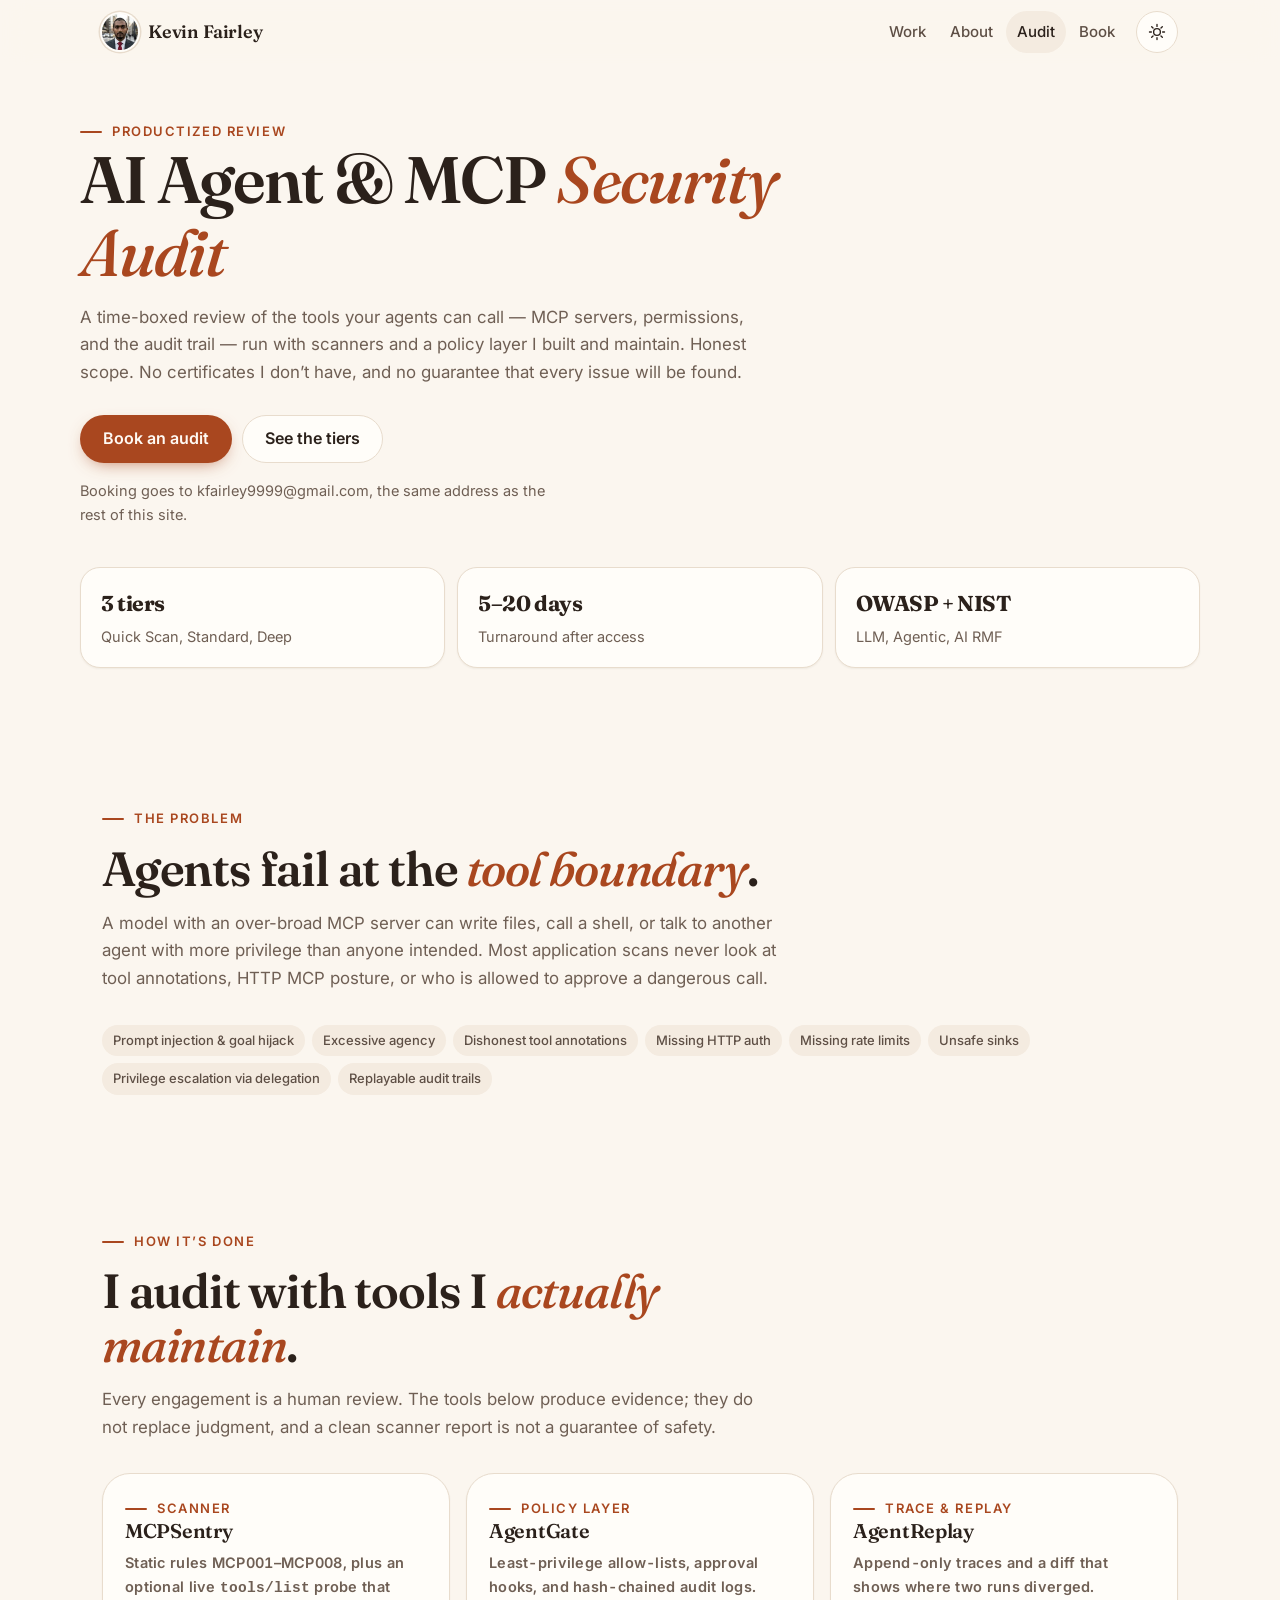
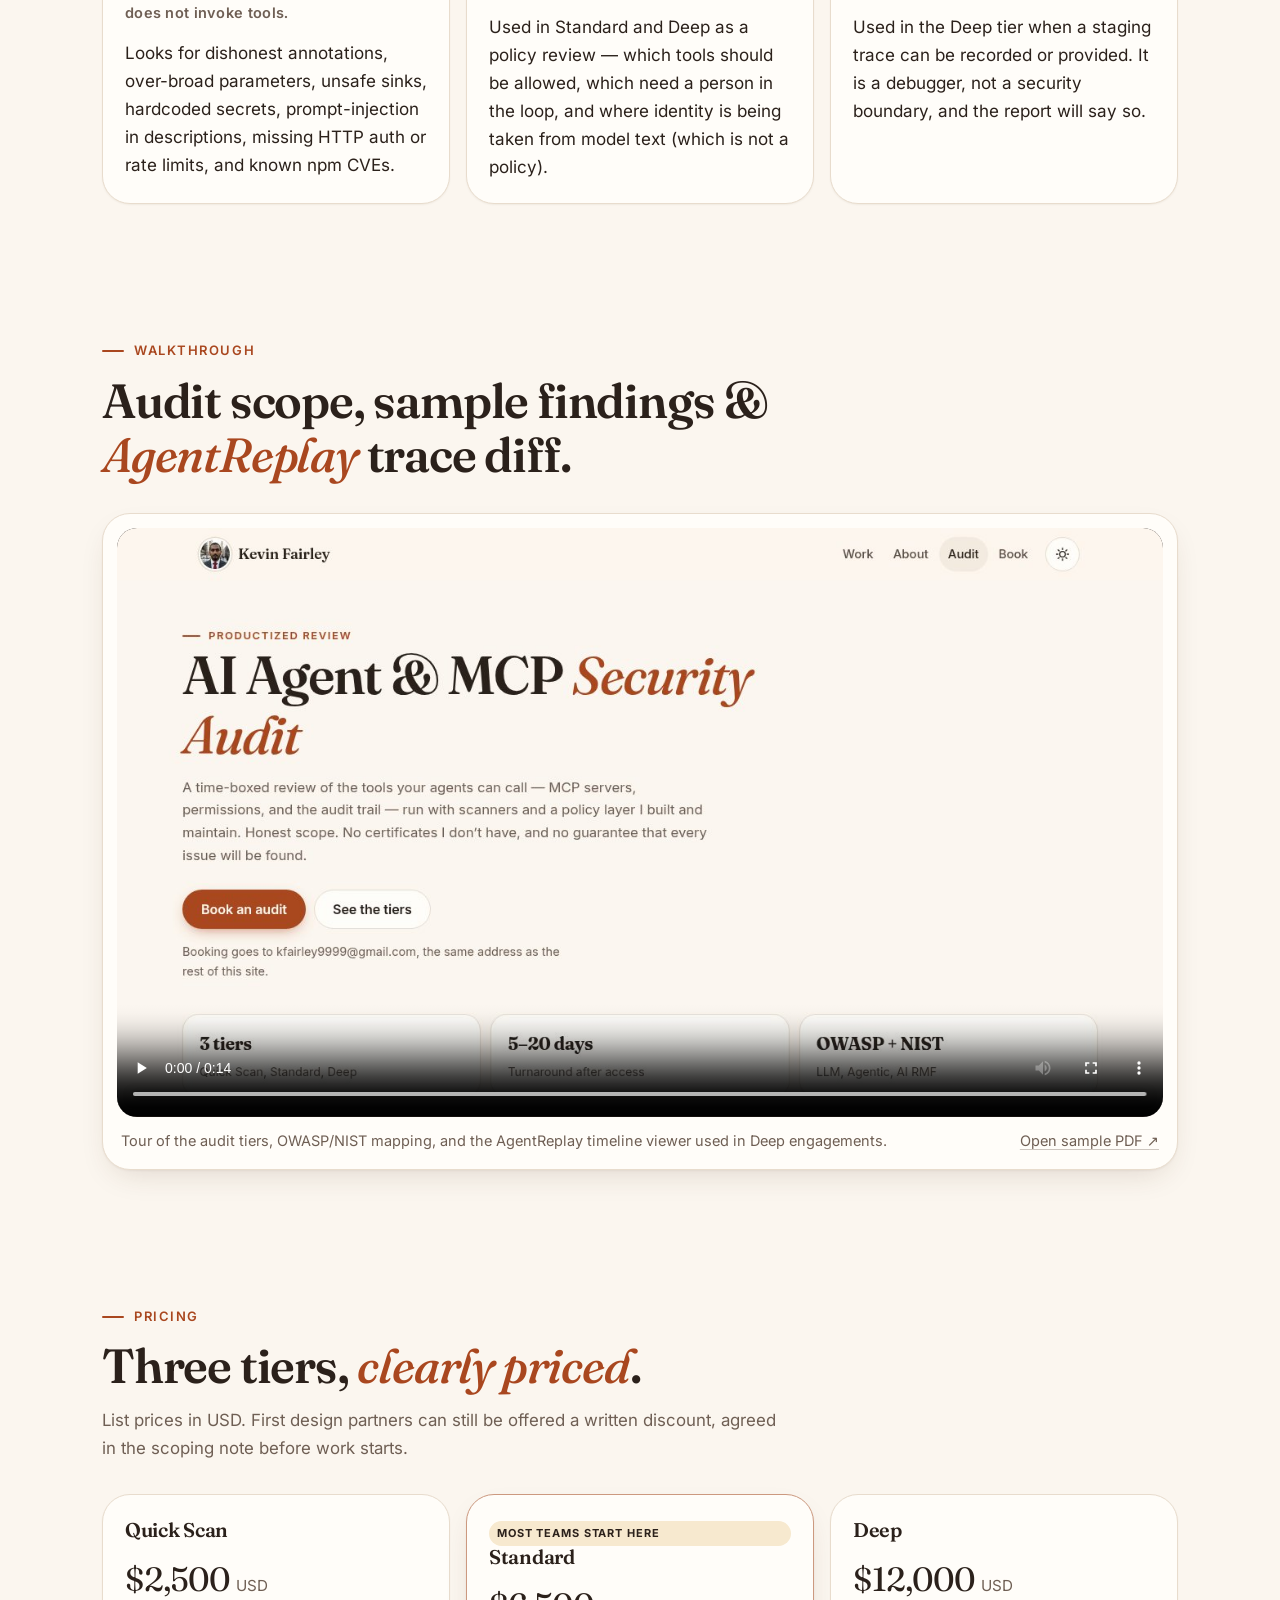
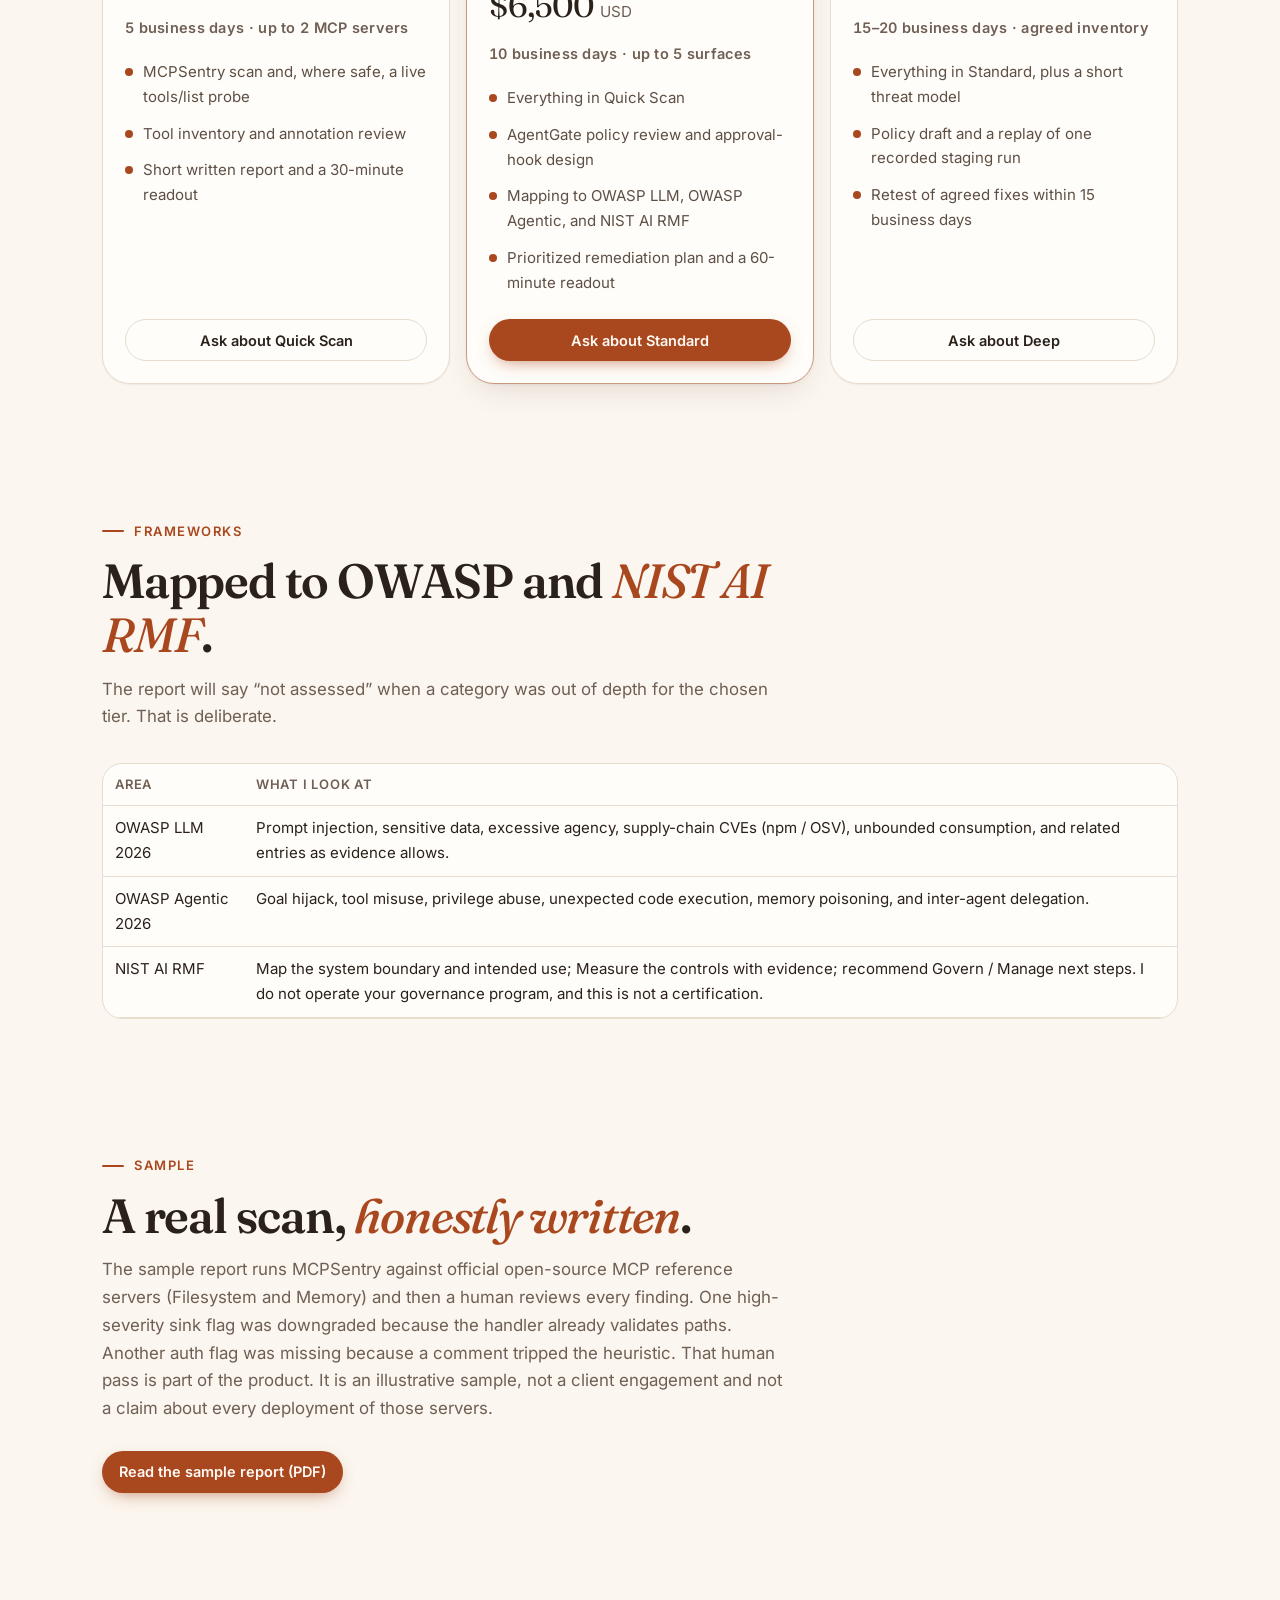
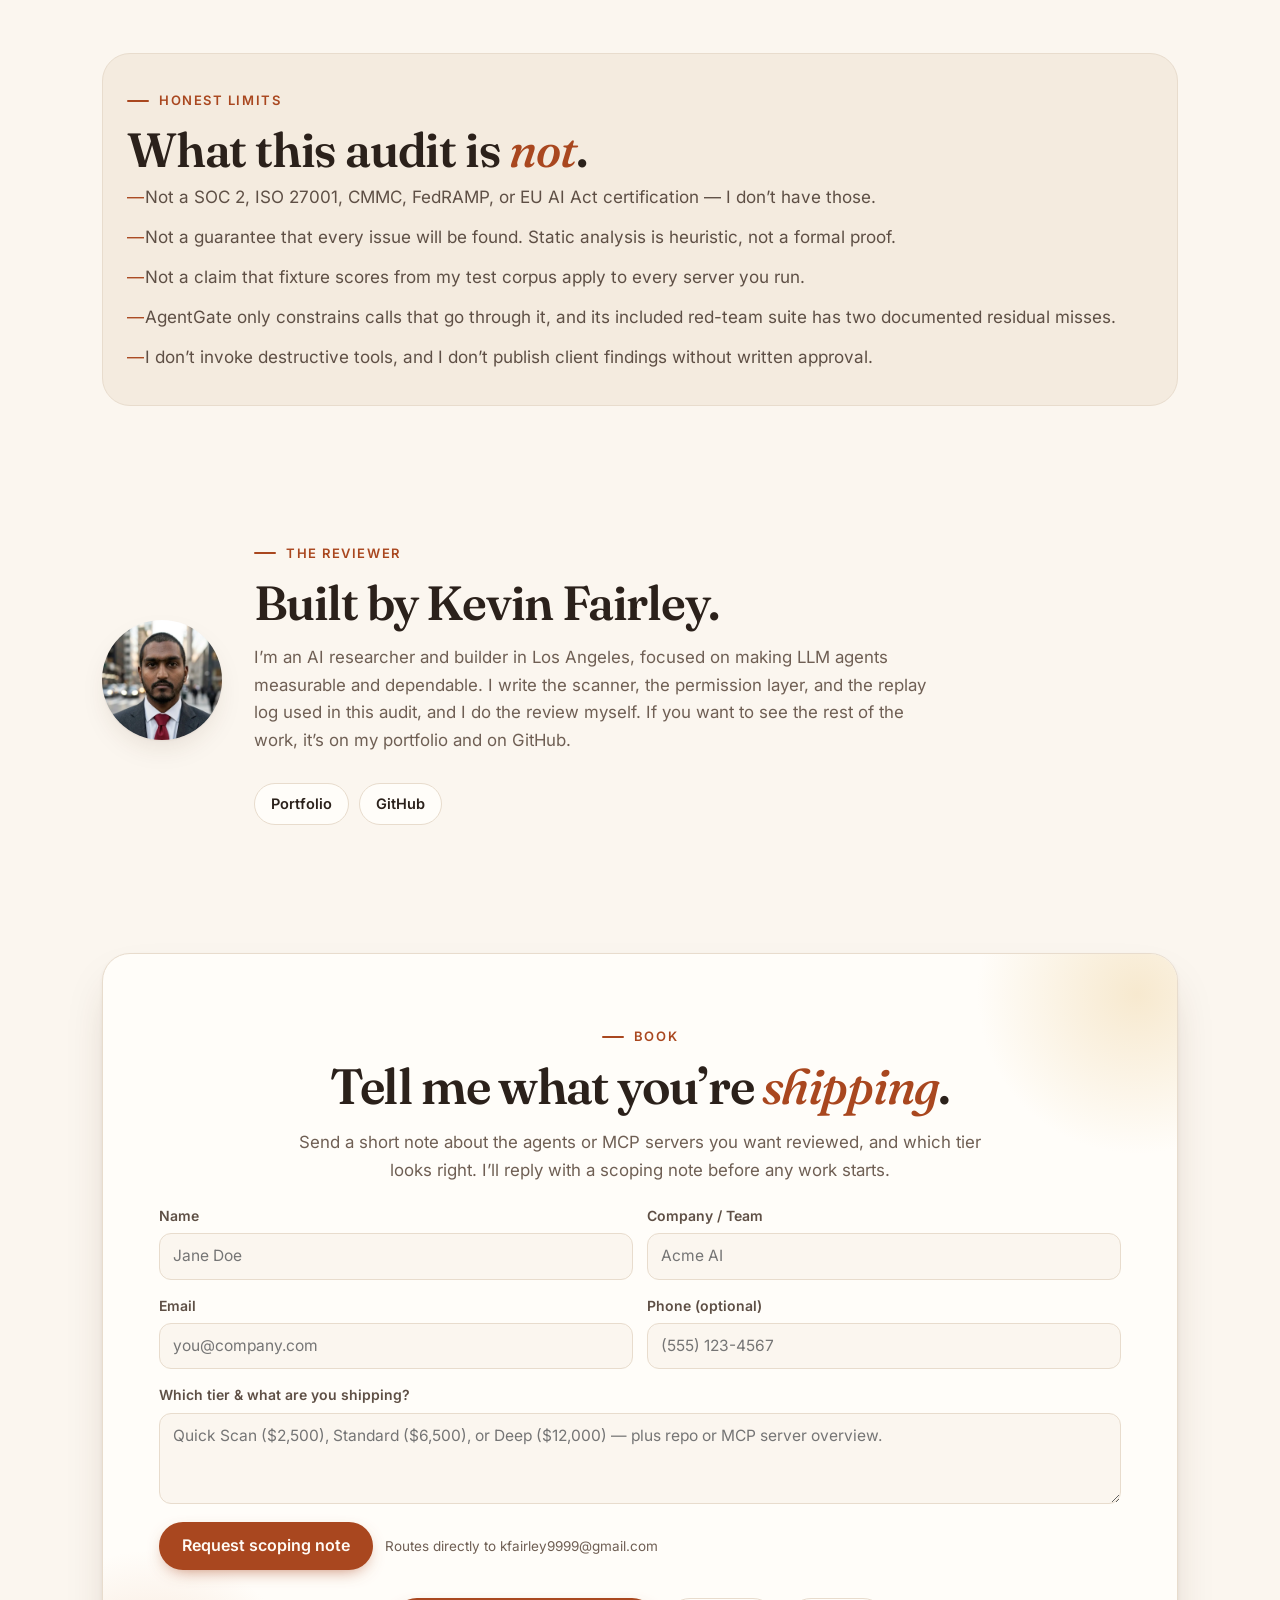
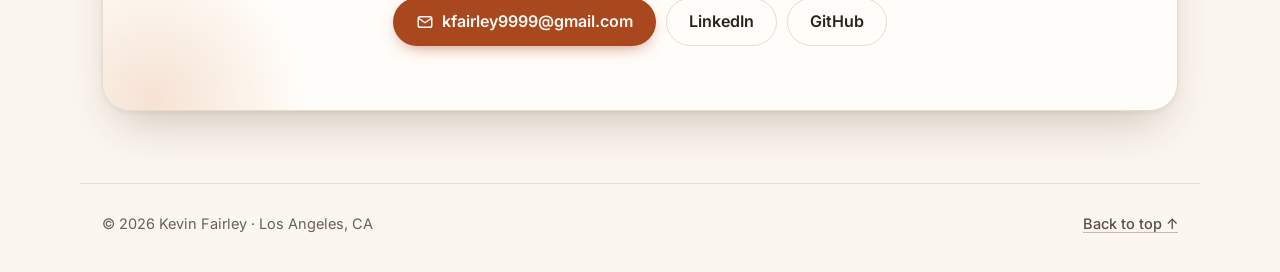
==== commit 8a9e21d5: "Add landing pages and demo videos for Audit, Turf Preview, catchpr, ForgePulse, and Relaycomm; link " ====
--- a/audit/index.html
+++ b/audit/index.html
@@ -18,6 +18,7 @@
   <link rel="preload" href="../assets/fonts/inter-normal-latin.woff2" as="font" type="font/woff2" crossorigin>
   <link rel="stylesheet" href="../styles.css">
   <link rel="stylesheet" href="audit.css">
+  <link rel="stylesheet" href="../assets/product.css">
   <script>
     (function () {
       var d = document.documentElement;
@@ -118,6 +119,23 @@
       </div>
     </section>
 
+        <section class="section wrap" id="walkthrough" aria-labelledby="walk-title">
+      <header class="section-head reveal">
+        <p class="kicker">Walkthrough</p>
+        <h2 id="walk-title">Audit scope, sample findings &amp; <em>AgentReplay</em> trace diff.</h2>
+      </header>
+      <div class="p-video-card reveal">
+        <video controls playsinline preload="metadata" poster="poster.jpg">
+          <source src="demo.webm" type="video/webm">
+          <source src="demo.mp4" type="video/mp4">
+        </video>
+        <div class="p-video-cap">
+          <span>Tour of the audit tiers, OWASP/NIST mapping, and the AgentReplay timeline viewer used in Deep engagements.</span>
+          <a href="sample-audit-report.pdf" target="_blank" rel="noopener">Open sample PDF ↗</a>
+        </div>
+      </div>
+    </section>
+
     <section class="section wrap reveal" id="tiers">
       <header class="section-head">
         <p class="kicker">Pricing</p>
@@ -231,6 +249,35 @@
         <p class="kicker">Book</p>
         <h2 id="book-title">Tell me what you’re <em>shipping</em>.</h2>
         <p class="lede">Send a short note about the agents or MCP servers you want reviewed, and which tier looks right. I’ll reply with a scoping note before any work starts.</p>
+        <form data-lead-form data-product="AI Agent & MCP Security Audit" data-recipient="kfairley9999@gmail.com" action="mailto:kfairley9999@gmail.com" method="post" enctype="text/plain" style="text-align:left;margin-top:20px;">
+          <div class="p-form-grid">
+            <div class="p-field">
+              <label for="aud-name">Name</label>
+              <input id="aud-name" name="name" type="text" required autocomplete="name" placeholder="Jane Doe">
+            </div>
+            <div class="p-field">
+              <label for="aud-company">Company / Team</label>
+              <input id="aud-company" name="company" type="text" autocomplete="organization" placeholder="Acme AI">
+            </div>
+            <div class="p-field">
+              <label for="aud-email">Email</label>
+              <input id="aud-email" name="email" type="email" required autocomplete="email" placeholder="you@company.com">
+            </div>
+            <div class="p-field">
+              <label for="aud-phone">Phone (optional)</label>
+              <input id="aud-phone" name="phone" type="tel" autocomplete="tel" placeholder="(555) 123-4567">
+            </div>
+            <div class="p-field full">
+              <label for="aud-need">Which tier &amp; what are you shipping?</label>
+              <textarea id="aud-need" name="need" rows="3" required placeholder="Quick Scan ($2,500), Standard ($6,500), or Deep ($12,000) — plus repo or MCP server overview."></textarea>
+            </div>
+          </div>
+          <div class="p-form-actions">
+            <button class="btn primary" type="submit">Request scoping note</button>
+            <span class="p-form-note">Routes directly to kfairley9999@gmail.com</span>
+          </div>
+          <div class="p-form-status" data-form-status aria-live="polite"></div>
+        </form>
         <div class="contact-links">
           <a class="btn primary" href="mailto:kfairley9999@gmail.com?subject=AI%20Agent%20%26%20MCP%20Security%20Audit">
             <svg viewBox="0 0 24 24" aria-hidden="true"><rect x="3" y="5" width="18" height="14" rx="2.5"/><path d="M3.5 7l8.5 6 8.5-6"/></svg>
@@ -249,5 +296,6 @@
   </footer>
 
   <script src="../script.js" defer></script>
+  <script src="../assets/lead-form.js" defer></script>
 </body>
 </html>
--- a/assets/product.css
+++ b/assets/product.css
@@ -0,0 +1,66 @@
+/* Shared styles for standalone product landing pages under /<product>/ */
+.p-hero { padding: 44px 0 28px; position: relative; overflow-x: clip; }
+.p-hero-inner { max-width: 52rem; }
+.p-hero h1 { font-size: clamp(2.2rem, 6vw, 3.8rem); letter-spacing: -0.03em; line-height: 1.06; margin-top: 8px; }
+.p-hero .lede { margin-top: 16px; font-size: clamp(1.02rem, 3vw, 1.2rem); color: var(--ink-2); max-width: 60ch; }
+.p-hero .who { margin-top: 12px; font-size: 15px; color: var(--muted); }
+.p-hero .who strong { color: var(--ink); }
+.p-actions { display: flex; flex-wrap: wrap; gap: 10px; margin-top: 24px; }
+
+.p-stats { display: grid; gap: 12px; margin-top: 32px; grid-template-columns: repeat(auto-fit, minmax(175px, 1fr)); }
+.p-stat { background: var(--surface); border: 1px solid var(--line); border-radius: var(--r); padding: 16px 18px; box-shadow: var(--shadow-sm); }
+.p-stat b { display: block; font-family: var(--serif); font-size: 1.45rem; letter-spacing: -0.02em; color: var(--ink); }
+.p-stat span { display: block; margin-top: 4px; color: var(--muted); font-size: 14px; line-height: 1.45; }
+
+.p-video-card { background: var(--surface); border: 1px solid var(--line); border-radius: var(--r-lg); padding: 14px; box-shadow: var(--shadow); }
+.p-video-card video { width: 100%; height: auto; display: block; border-radius: var(--r); background: #14100d; aspect-ratio: 16 / 9; }
+.p-video-cap { margin-top: 12px; padding: 0 4px 2px; font-size: 14.5px; color: var(--muted); display: flex; flex-wrap: wrap; justify-content: space-between; gap: 8px; }
+
+.p-two { display: grid; gap: 18px; }
+@media (min-width: 780px) { .p-two { grid-template-columns: 1fr 1fr; } }
+.p-three { display: grid; gap: 16px; }
+@media (min-width: 860px) { .p-three { grid-template-columns: repeat(3, 1fr); } }
+
+.p-box { background: var(--surface); border: 1px solid var(--line); border-radius: var(--r); padding: 22px; box-shadow: var(--shadow-sm); }
+.p-box h3 { font-size: 1.2rem; margin-bottom: 8px; }
+.p-box p { color: var(--ink-2); font-size: 15.5px; }
+.p-box.band-box { background: var(--bg-band); }
+
+.p-list { margin-top: 12px; display: grid; gap: 8px; }
+.p-list li { position: relative; padding-left: 18px; color: var(--ink-2); font-size: 15.5px; }
+.p-list li::before { content: ""; position: absolute; left: 0; top: 10px; width: 7px; height: 7px; border-radius: 50%; background: var(--accent); }
+
+.p-code { background: var(--surface); border: 1px solid var(--line); border-radius: var(--r); padding: 16px 18px; font-family: ui-monospace, SFMono-Regular, Menlo, Consolas, monospace; font-size: 13.5px; line-height: 1.55; overflow-x: auto; color: var(--ink); }
+
+.p-limits { background: var(--bg-band); border: 1px solid var(--line); border-radius: var(--r-lg); padding: 24px 22px; }
+.p-limits ul { margin-top: 10px; display: grid; gap: 8px; }
+.p-limits li { position: relative; padding-left: 18px; color: var(--ink-2); font-size: 15.5px; }
+.p-limits li::before { content: "—"; position: absolute; left: 0; color: var(--accent); }
+
+.p-form-wrap { background: var(--surface); border: 1px solid var(--line); border-radius: var(--r-lg); padding: 28px 24px; box-shadow: var(--shadow); }
+@media (min-width: 780px) { .p-form-wrap { padding: 36px 34px; } }
+.p-form-grid { display: grid; gap: 14px; margin-top: 18px; }
+@media (min-width: 680px) { .p-form-grid { grid-template-columns: 1fr 1fr; } }
+.p-field { display: flex; flex-direction: column; gap: 6px; }
+.p-field.full { grid-column: 1 / -1; }
+.p-field label { font-size: 14px; font-weight: 600; color: var(--ink-2); }
+.p-field input, .p-field textarea, .p-field select {
+  width: 100%; padding: 11px 13px; border-radius: 12px; border: 1px solid var(--line);
+  background: var(--bg); color: var(--ink); font: 400 15.5px/1.45 var(--sans);
+}
+.p-field input:focus, .p-field textarea:focus, .p-field select:focus {
+  outline: none; border-color: var(--accent); box-shadow: 0 0 0 3px var(--accent-soft);
+}
+.p-form-actions { display: flex; flex-wrap: wrap; align-items: center; gap: 12px; margin-top: 18px; }
+.p-form-note { font-size: 13.5px; color: var(--muted); }
+.p-form-status { margin-top: 16px; padding: 14px 16px; border-radius: 12px; background: var(--bg-band); border: 1px solid var(--line); display: none; font-size: 14.5px; }
+.p-form-status.show { display: block; }
+.p-form-status pre { margin: 8px 0 0; white-space: pre-wrap; font-family: ui-monospace, SFMono-Regular, Menlo, monospace; font-size: 12.5px; color: var(--ink-2); }
+
+.p-compare { display: grid; gap: 14px; }
+@media (min-width: 720px) { .p-compare { grid-template-columns: 1fr 1fr; } }
+.p-shot { background: var(--surface); border: 1px solid var(--line); border-radius: var(--r); padding: 12px; box-shadow: var(--shadow-sm); }
+.p-shot img { width: 100%; height: auto; border-radius: 10px; }
+.p-shot figcaption { margin-top: 8px; font-size: 14px; color: var(--muted); }
+
+.nav-links a[aria-current="page"] { color: var(--ink); background: var(--chip); }
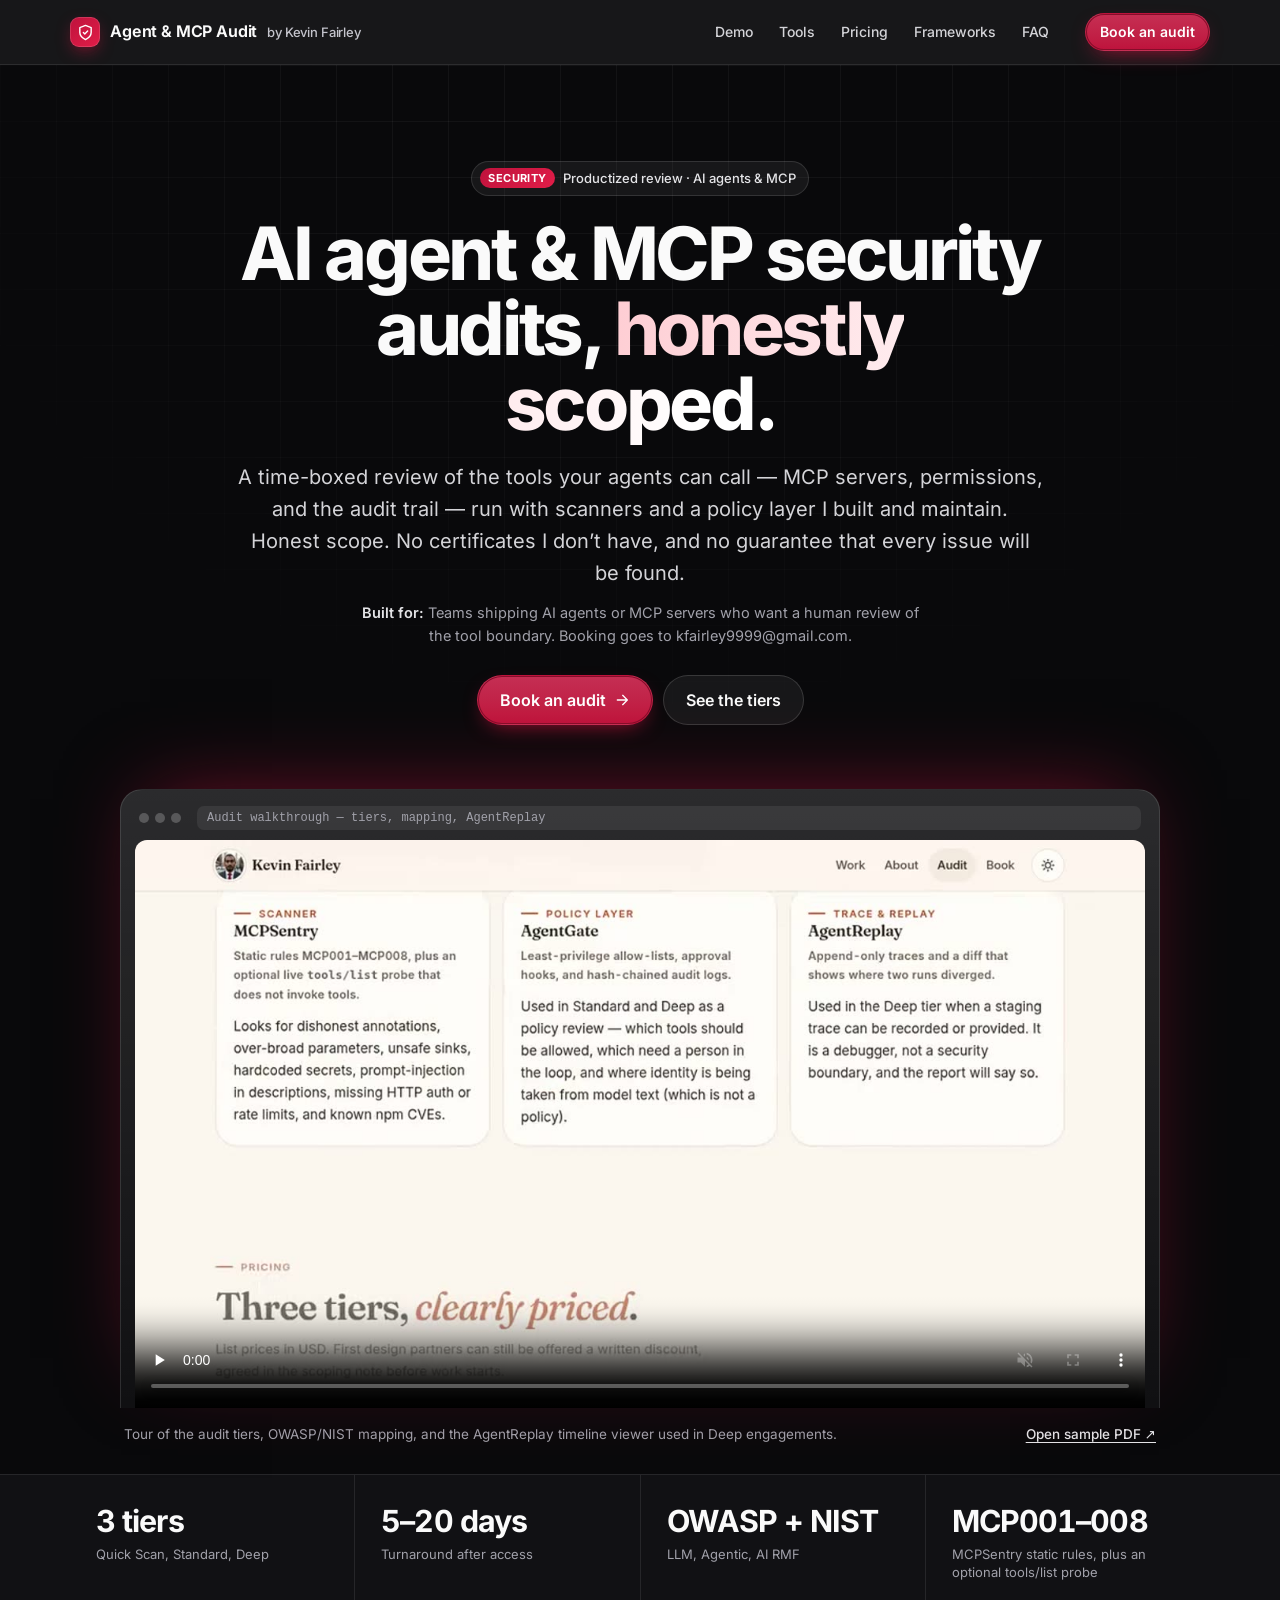
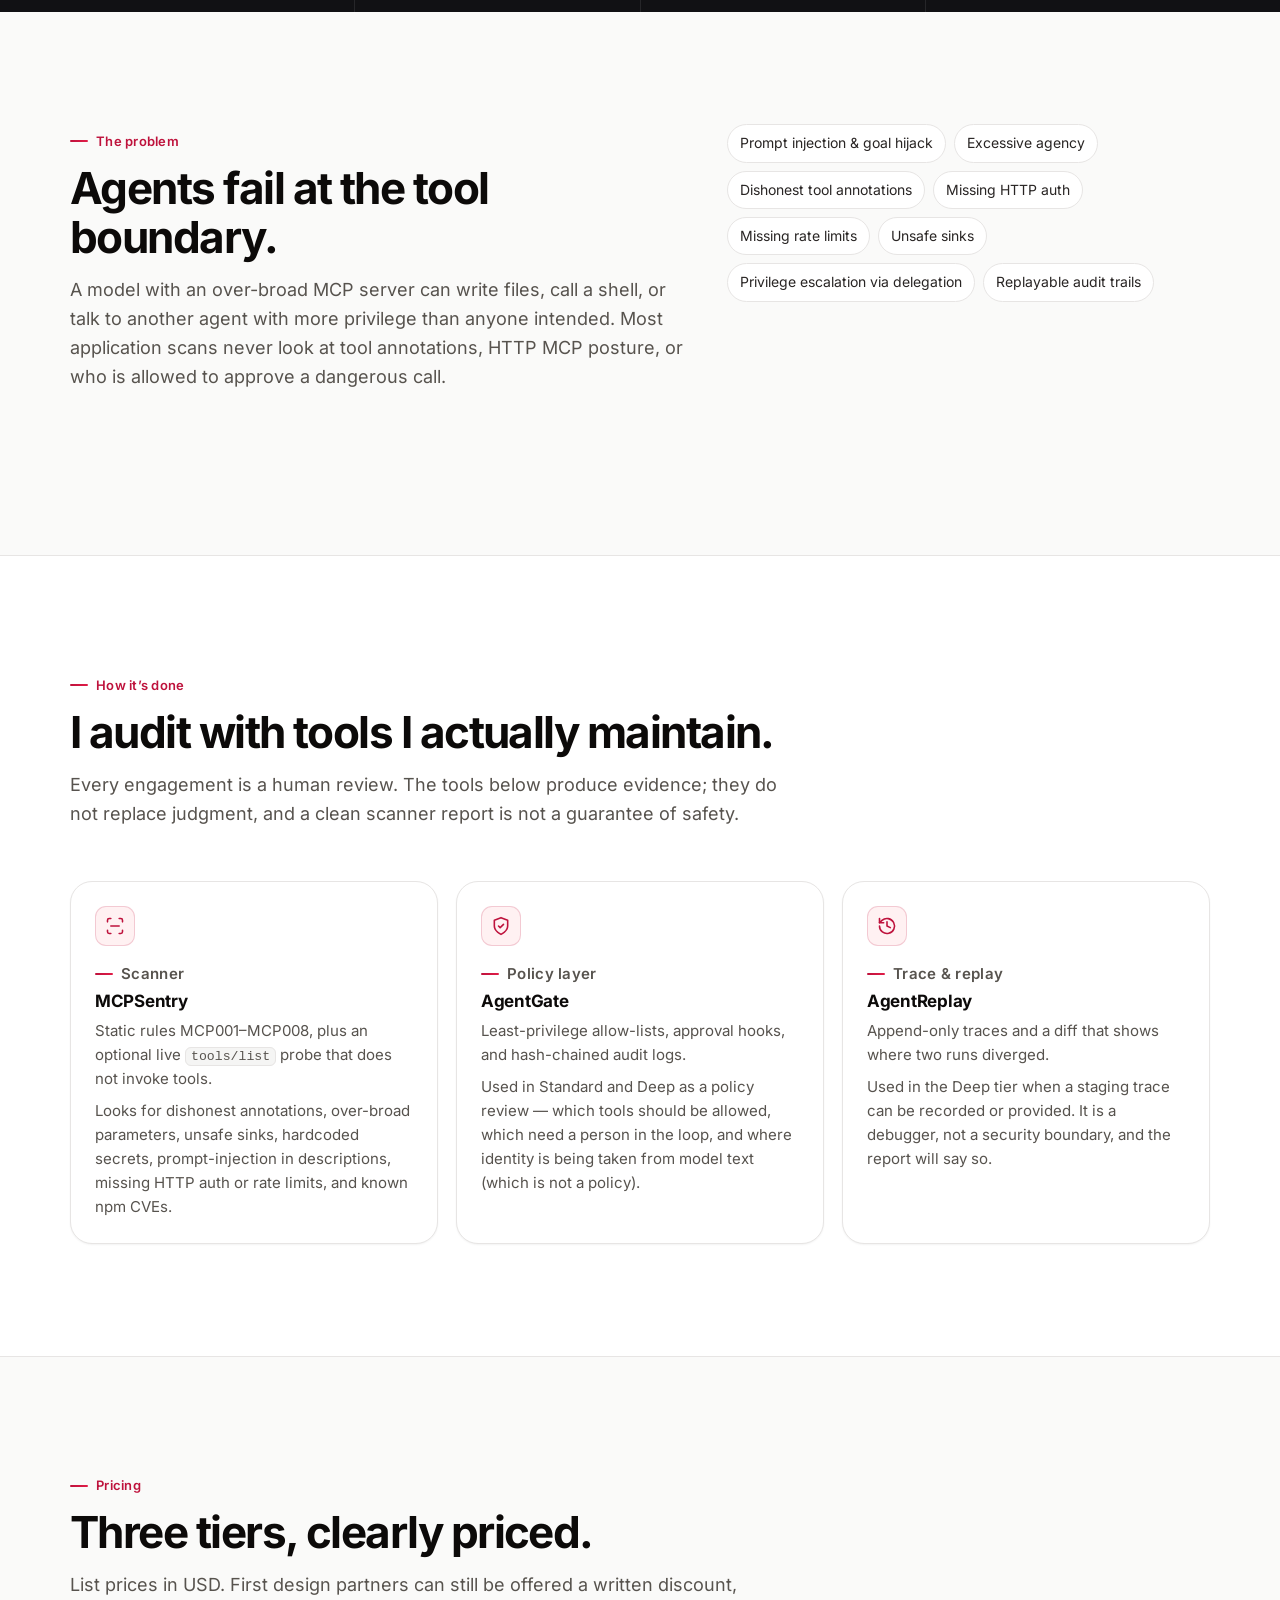
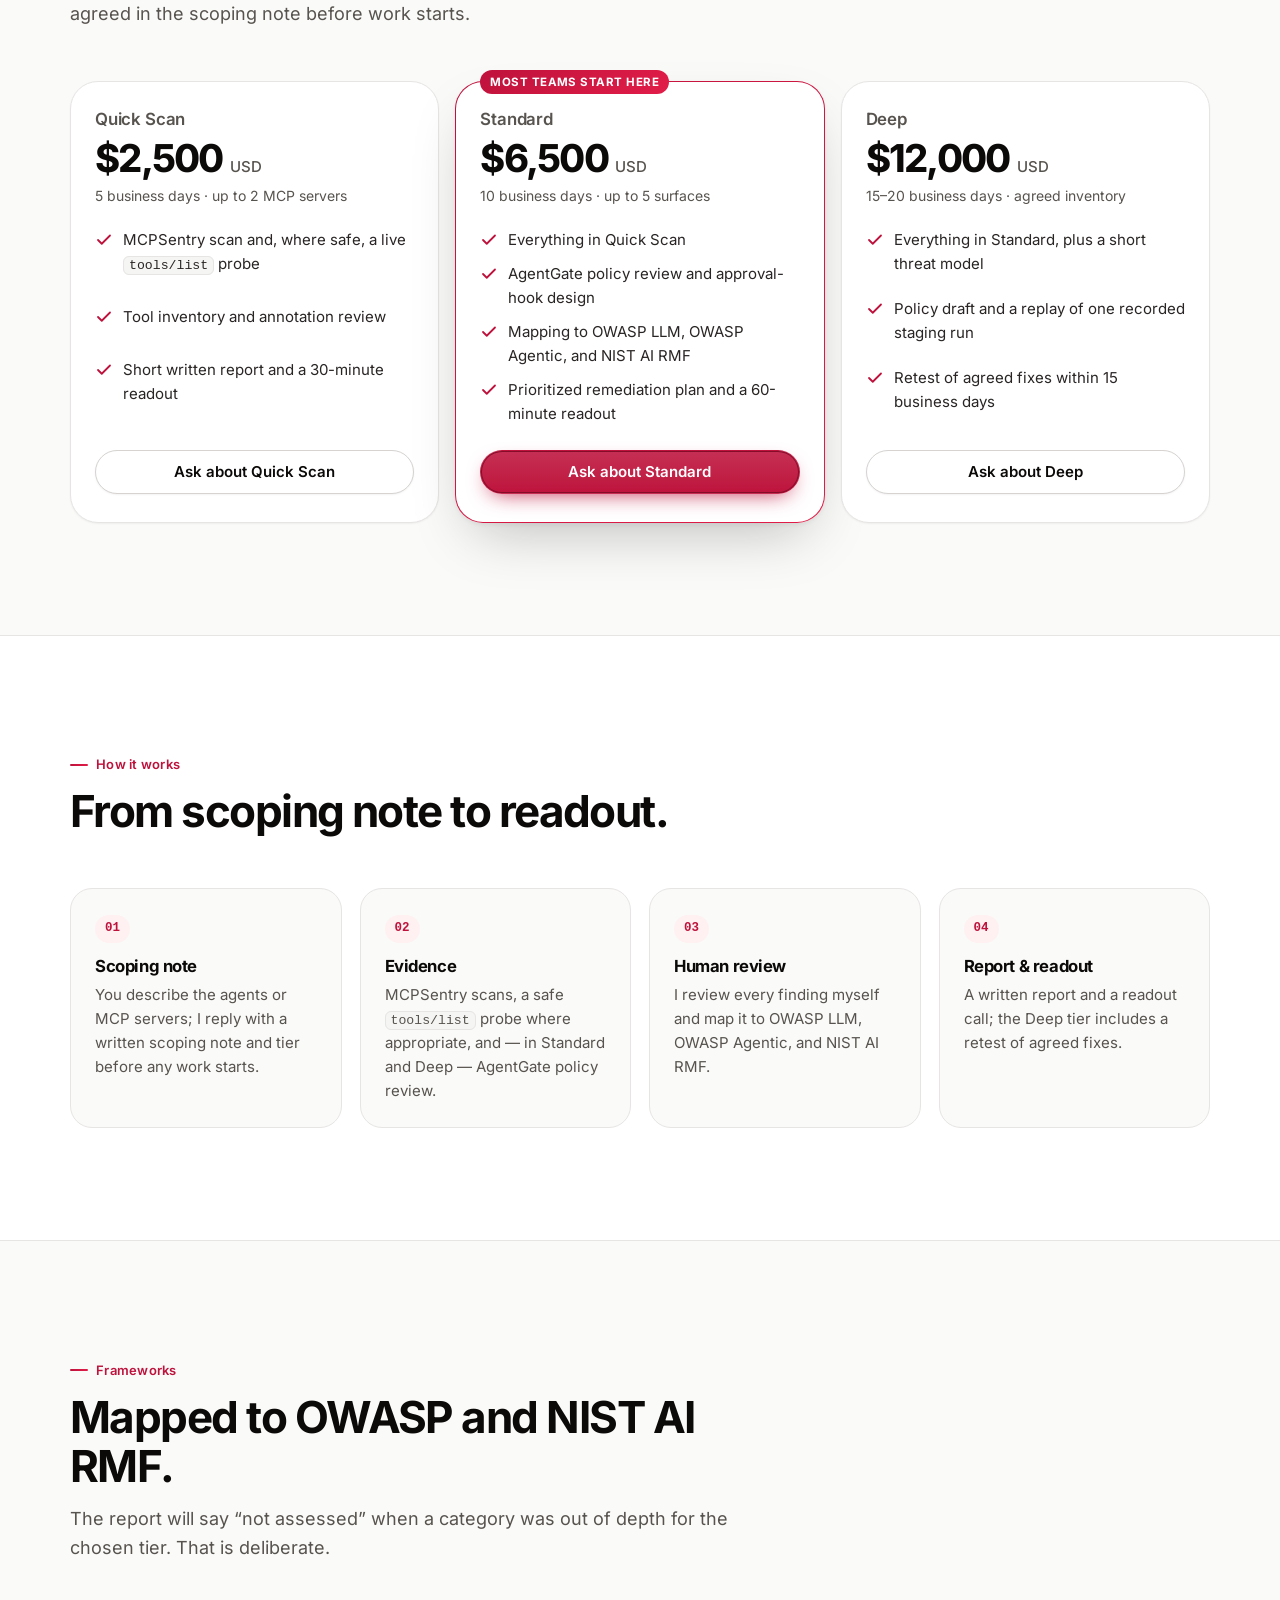
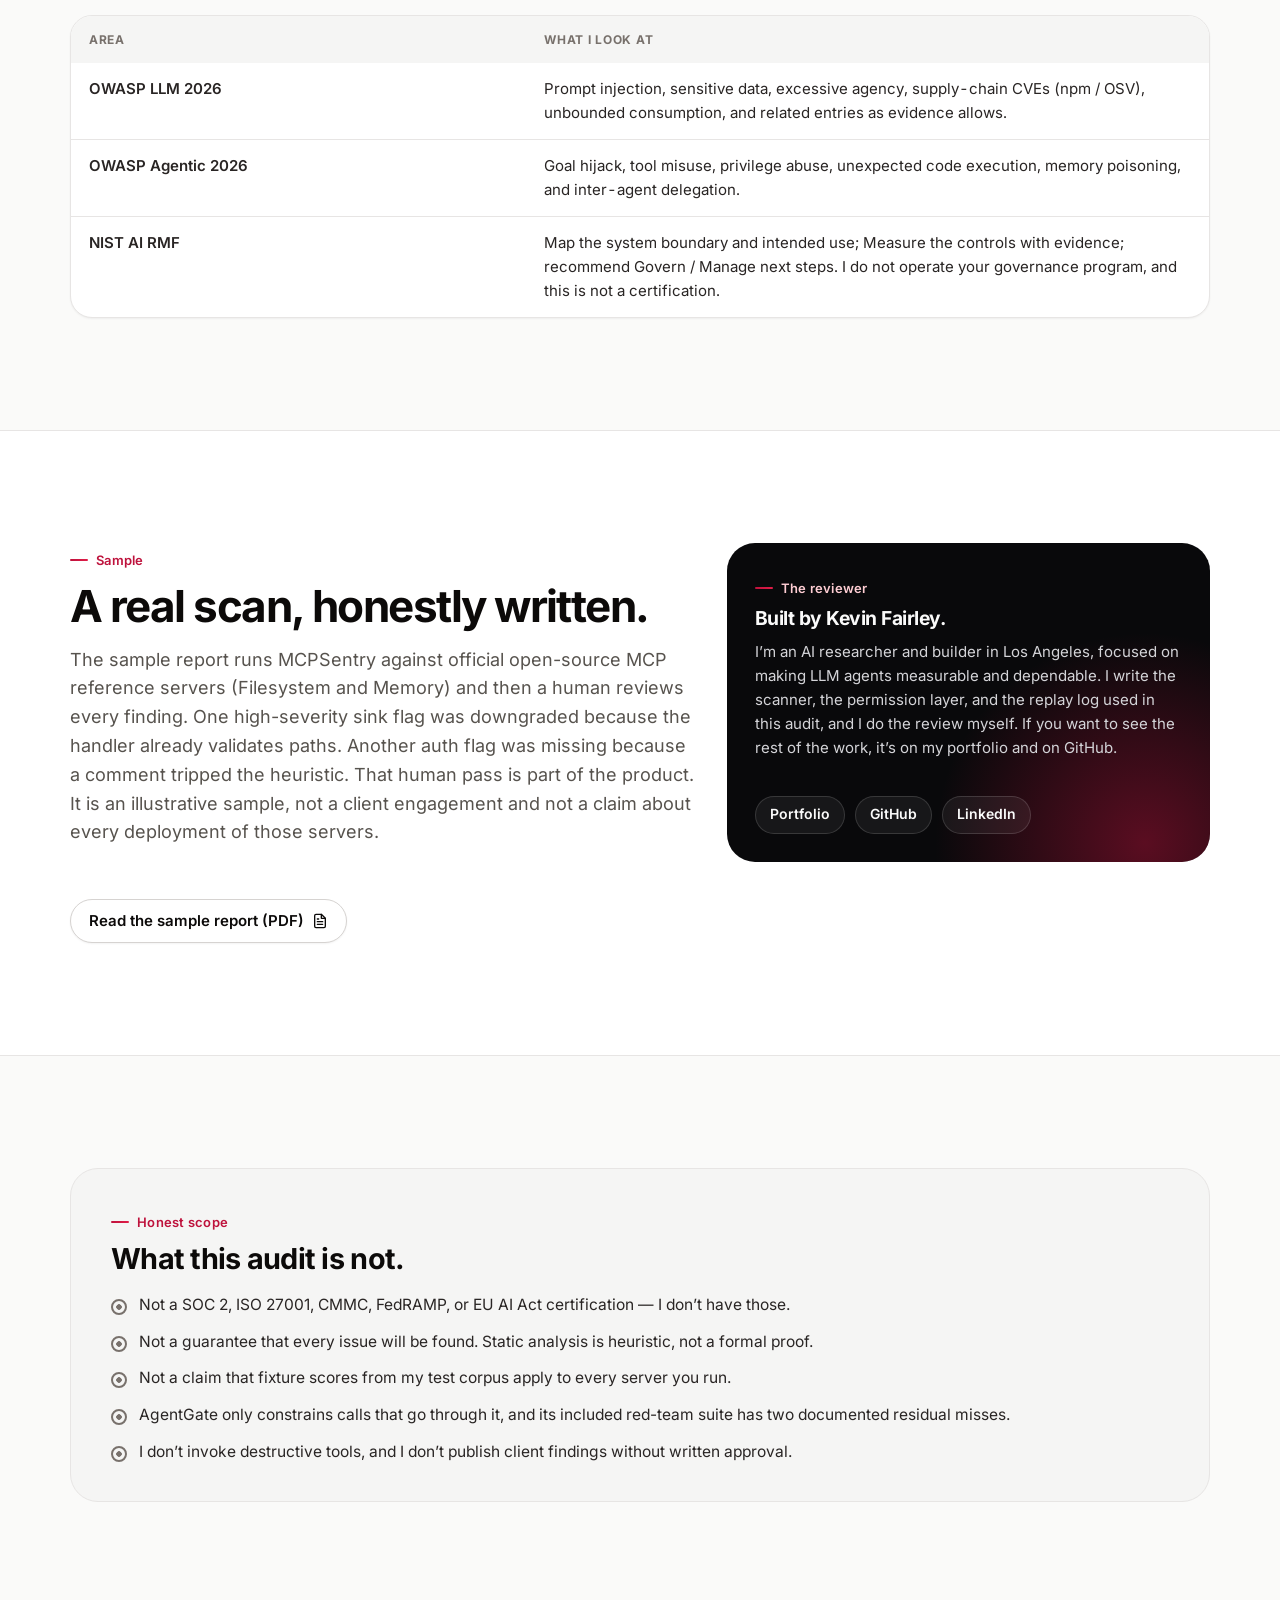
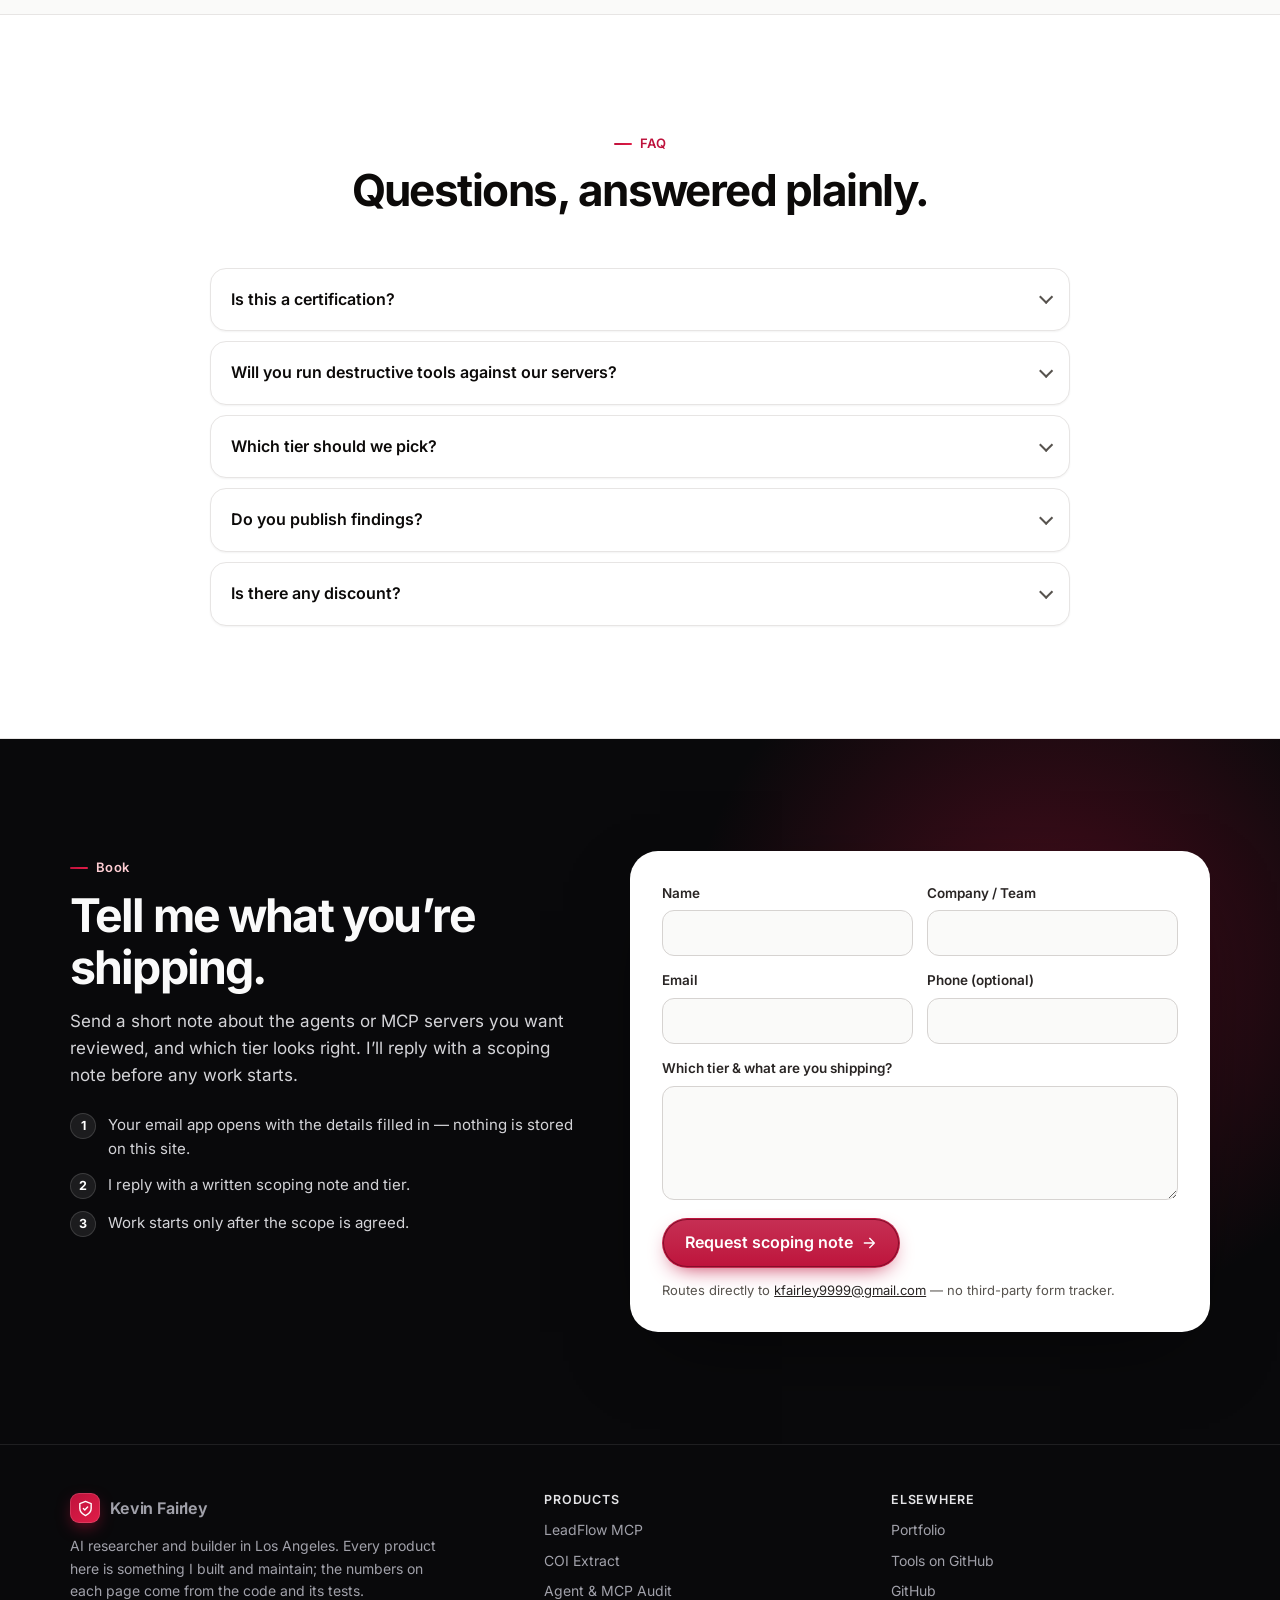
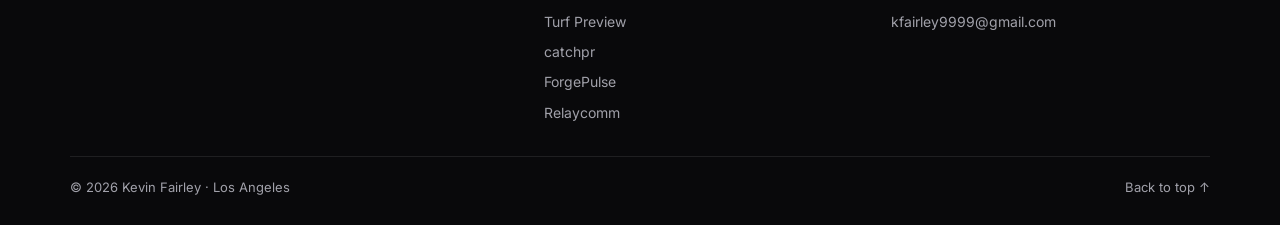
==== commit 456dda08: "Redesign 6 product landing pages on a shared design system (lp.css/lp.js): dark hero with framed dem" ====
--- a/audit/index.html
+++ b/audit/index.html
@@ -1,301 +1,70 @@
 <!doctype html>
 <html lang="en">
 <head>
-  <meta charset="utf-8">
-  <meta name="viewport" content="width=device-width, initial-scale=1, viewport-fit=cover">
-  <title>AI Agent &amp; MCP Security Audit — Kevin Fairley</title>
-  <meta name="description" content="A productized security review of AI agents and MCP servers, run with tools Kevin Fairley built: MCPSentry, AgentGate, and AgentReplay. Not a certified audit.">
-  <meta name="theme-color" content="#1c1612" media="(prefers-color-scheme: dark)">
-  <meta name="theme-color" content="#fbf6ef" media="(prefers-color-scheme: light)">
-  <meta property="og:title" content="AI Agent &amp; MCP Security Audit — Kevin Fairley">
-  <meta property="og:description" content="A productized security review of AI agents and MCP servers. Honest scope, mapped to OWASP and NIST AI RMF. Not a certified audit.">
-  <meta property="og:type" content="website">
-  <meta property="og:url" content="https://kfairy9999.github.io/audit/">
-  <meta property="og:image" content="https://kfairy9999.github.io/assets/kevin-fairley.jpg">
-  <link rel="canonical" href="https://kfairy9999.github.io/audit/">
-  <link rel="icon" href="../assets/favicon.svg" type="image/svg+xml">
-  <link rel="preload" href="../assets/fonts/fraunces-normal-latin.woff2" as="font" type="font/woff2" crossorigin>
-  <link rel="preload" href="../assets/fonts/inter-normal-latin.woff2" as="font" type="font/woff2" crossorigin>
-  <link rel="stylesheet" href="../styles.css">
-  <link rel="stylesheet" href="audit.css">
-  <link rel="stylesheet" href="../assets/product.css">
-  <script>
-    (function () {
-      var d = document.documentElement;
-      d.className += ' js';
-      try {
-        var t = localStorage.getItem('theme');
-        if (t === 'light' || t === 'dark') d.setAttribute('data-theme', t);
-      } catch (e) {}
-    })();
-  </script>
+<meta charset="utf-8">
+<meta name="viewport" content="width=device-width,initial-scale=1,viewport-fit=cover">
+<title>AI Agent &amp; MCP Security Audit — Kevin Fairley</title>
+<meta name="description" content="A productized security review of AI agents and MCP servers, run with tools Kevin Fairley built: MCPSentry, AgentGate, and AgentReplay. Not a certified audit.">
+<link rel="canonical" href="https://kfairy9999.github.io/audit/">
+<meta name="theme-color" content="#09090b">
+<meta property="og:type" content="website">
+<meta property="og:site_name" content="Kevin Fairley">
+<meta property="og:title" content="AI Agent &amp; MCP Security Audit — Kevin Fairley">
+<meta property="og:description" content="A productized security review of AI agents and MCP servers. Honest scope, mapped to OWASP and NIST AI RMF. Not a certified audit.">
+<meta property="og:url" content="https://kfairy9999.github.io/audit/">
+<meta property="og:image" content="https://kfairy9999.github.io/audit/poster.jpg">
+<meta name="twitter:card" content="summary_large_image">
+<meta name="twitter:title" content="AI Agent &amp; MCP Security Audit — Kevin Fairley">
+<meta name="twitter:description" content="Quick Scan, Standard, and Deep tiers, mapped to OWASP LLM, OWASP Agentic, and NIST AI RMF. Not a certified audit.">
+<meta name="twitter:image" content="https://kfairy9999.github.io/audit/poster.jpg">
+<link rel="icon" href="../assets/favicon.svg" type="image/svg+xml">
+<link rel="preload" href="../assets/fonts/inter-normal-latin.woff2" as="font" type="font/woff2" crossorigin>
+<link rel="preload" href="poster.jpg" as="image" fetchpriority="high">
+<link rel="stylesheet" href="../assets/lp.css">
+<style>:root{--accent:#be123c;--accent-2:#e11d48;--accent-l:#fecdd3;--accent-soft:#fff1f2}</style>
+<script>document.documentElement.classList.add("js")</script>
 </head>
-<body>
-  <a class="skip" href="#main">Skip to content</a>
-
-  <header class="topbar" id="top">
-    <nav class="nav wrap" aria-label="Primary">
-      <a class="brand" href="../">
-        <picture><source srcset="../assets/kevin-fairley-128.webp" type="image/webp"><img class="brand-photo" src="../assets/kevin-fairley-128.jpg" alt="" width="36" height="36" decoding="async"></picture>
-        <span class="brand-name">Kevin Fairley</span>
-      </a>
-      <ul class="nav-links">
-        <li class="hide-sm"><a href="../#work">Work</a></li>
-        <li class="hide-sm"><a href="../#about">About</a></li>
-        <li><a href="./" aria-current="page">Audit</a></li>
-        <li><a href="#book">Book</a></li>
-      </ul>
-      <button class="theme-toggle" type="button" aria-label="Toggle dark and light theme">
-        <svg class="i-sun" viewBox="0 0 24 24" aria-hidden="true"><circle cx="12" cy="12" r="4.5"/><path d="M12 2v2.5M12 19.5V22M2 12h2.5M19.5 12H22M4.9 4.9l1.8 1.8M17.3 17.3l1.8 1.8M4.9 19.1l1.8-1.8M17.3 6.7l1.8-1.8"/></svg>
-        <svg class="i-moon" viewBox="0 0 24 24" aria-hidden="true"><path d="M21 14.5A8.5 8.5 0 1 1 9.5 3 7 7 0 0 0 21 14.5z"/></svg>
-      </button>
-    </nav>
-  </header>
-
-  <main id="main">
-    <section class="hero-audit wrap">
-      <div class="hero-audit-grid">
-        <div class="audit-lead">
-          <p class="kicker">Productized review</p>
-          <h1>AI Agent &amp; MCP <em>Security Audit</em></h1>
-          <p class="lede">A time-boxed review of the tools your agents can call — MCP servers, permissions, and the audit trail — run with scanners and a policy layer I built and maintain. Honest scope. No certificates I don’t have, and no guarantee that every issue will be found.</p>
-          <div class="hero-actions">
-            <a class="btn primary" href="mailto:kfairley9999@gmail.com?subject=AI%20Agent%20%26%20MCP%20Security%20Audit">Book an audit</a>
-            <a class="btn secondary" href="#tiers">See the tiers</a>
-          </div>
-          <p class="hero-note">Booking goes to kfairley9999@gmail.com, the same address as the rest of this site.</p>
-        </div>
-      </div>
-      <div class="stat-row">
-        <div class="stat"><b>3 tiers</b><span>Quick Scan, Standard, Deep</span></div>
-        <div class="stat"><b>5–20 days</b><span>Turnaround after access</span></div>
-        <div class="stat"><b>OWASP + NIST</b><span>LLM, Agentic, AI RMF</span></div>
-      </div>
-    </section>
-
-    <section class="section wrap reveal" id="why">
-      <header class="section-head">
-        <p class="kicker">The problem</p>
-        <h2>Agents fail at the <em>tool boundary</em>.</h2>
-        <p class="lede">A model with an over-broad MCP server can write files, call a shell, or talk to another agent with more privilege than anyone intended. Most application scans never look at tool annotations, HTTP MCP posture, or who is allowed to approve a dangerous call.</p>
-      </header>
-      <ul class="chips" aria-label="Risks the audit looks for">
-        <li>Prompt injection &amp; goal hijack</li>
-        <li>Excessive agency</li>
-        <li>Dishonest tool annotations</li>
-        <li>Missing HTTP auth</li>
-        <li>Missing rate limits</li>
-        <li>Unsafe sinks</li>
-        <li>Privilege escalation via delegation</li>
-        <li>Replayable audit trails</li>
-      </ul>
-    </section>
-
-    <section class="section wrap reveal" id="method">
-      <header class="section-head">
-        <p class="kicker">How it’s done</p>
-        <h2>I audit with tools I <em>actually maintain</em>.</h2>
-        <p class="lede">Every engagement is a human review. The tools below produce evidence; they do not replace judgment, and a clean scanner report is not a guarantee of safety.</p>
-      </header>
-      <div class="tier-grid">
-        <article class="tier">
-          <p class="kicker">Scanner</p>
-          <h3>MCPSentry</h3>
-          <p class="when">Static rules MCP001–MCP008, plus an optional live <code>tools/list</code> probe that does not invoke tools.</p>
-          <p>Looks for dishonest annotations, over-broad parameters, unsafe sinks, hardcoded secrets, prompt-injection in descriptions, missing HTTP auth or rate limits, and known npm CVEs.</p>
-        </article>
-        <article class="tier">
-          <p class="kicker">Policy layer</p>
-          <h3>AgentGate</h3>
-          <p class="when">Least-privilege allow-lists, approval hooks, and hash-chained audit logs.</p>
-          <p>Used in Standard and Deep as a policy review — which tools should be allowed, which need a person in the loop, and where identity is being taken from model text (which is not a policy).</p>
-        </article>
-        <article class="tier">
-          <p class="kicker">Trace &amp; replay</p>
-          <h3>AgentReplay</h3>
-          <p class="when">Append-only traces and a diff that shows where two runs diverged.</p>
-          <p>Used in the Deep tier when a staging trace can be recorded or provided. It is a debugger, not a security boundary, and the report will say so.</p>
-        </article>
-      </div>
-    </section>
-
-        <section class="section wrap" id="walkthrough" aria-labelledby="walk-title">
-      <header class="section-head reveal">
-        <p class="kicker">Walkthrough</p>
-        <h2 id="walk-title">Audit scope, sample findings &amp; <em>AgentReplay</em> trace diff.</h2>
-      </header>
-      <div class="p-video-card reveal">
-        <video controls playsinline preload="metadata" poster="poster.jpg">
-          <source src="demo.webm" type="video/webm">
-          <source src="demo.mp4" type="video/mp4">
-        </video>
-        <div class="p-video-cap">
-          <span>Tour of the audit tiers, OWASP/NIST mapping, and the AgentReplay timeline viewer used in Deep engagements.</span>
-          <a href="sample-audit-report.pdf" target="_blank" rel="noopener">Open sample PDF ↗</a>
-        </div>
-      </div>
-    </section>
-
-    <section class="section wrap reveal" id="tiers">
-      <header class="section-head">
-        <p class="kicker">Pricing</p>
-        <h2>Three tiers, <em>clearly priced</em>.</h2>
-        <p class="lede">List prices in USD. First design partners can still be offered a written discount, agreed in the scoping note before work starts.</p>
-      </header>
-      <div class="tier-grid">
-        <article class="tier">
-          <h3>Quick Scan</h3>
-          <p class="price">$2,500 <small>USD</small></p>
-          <p class="when">5 business days · up to 2 MCP servers</p>
-          <ul>
-            <li>MCPSentry scan and, where safe, a live tools/list probe</li>
-            <li>Tool inventory and annotation review</li>
-            <li>Short written report and a 30-minute readout</li>
-          </ul>
-          <a class="btn sm secondary" href="mailto:kfairley9999@gmail.com?subject=Quick%20Scan%20inquiry">Ask about Quick Scan</a>
-        </article>
-        <article class="tier featured">
-          <span class="start-tag">Most teams start here</span>
-          <h3>Standard</h3>
-          <p class="price">$6,500 <small>USD</small></p>
-          <p class="when">10 business days · up to 5 surfaces</p>
-          <ul>
-            <li>Everything in Quick Scan</li>
-            <li>AgentGate policy review and approval-hook design</li>
-            <li>Mapping to OWASP LLM, OWASP Agentic, and NIST AI RMF</li>
-            <li>Prioritized remediation plan and a 60-minute readout</li>
-          </ul>
-          <a class="btn sm primary" href="mailto:kfairley9999@gmail.com?subject=Standard%20Audit%20inquiry">Ask about Standard</a>
-        </article>
-        <article class="tier">
-          <h3>Deep</h3>
-          <p class="price">$12,000 <small>USD</small></p>
-          <p class="when">15–20 business days · agreed inventory</p>
-          <ul>
-            <li>Everything in Standard, plus a short threat model</li>
-            <li>Policy draft and a replay of one recorded staging run</li>
-            <li>Retest of agreed fixes within 15 business days</li>
-          </ul>
-          <a class="btn sm secondary" href="mailto:kfairley9999@gmail.com?subject=Deep%20Audit%20inquiry">Ask about Deep</a>
-        </article>
-      </div>
-    </section>
-
-    <section class="section wrap reveal" id="mapping">
-      <header class="section-head">
-        <p class="kicker">Frameworks</p>
-        <h2>Mapped to OWASP and <em>NIST AI RMF</em>.</h2>
-        <p class="lede">The report will say “not assessed” when a category was out of depth for the chosen tier. That is deliberate.</p>
-      </header>
-      <div class="map-wrap">
-        <table class="map-table">
-          <thead>
-            <tr><th>Area</th><th>What I look at</th></tr>
-          </thead>
-          <tbody>
-            <tr><td>OWASP LLM 2026</td><td>Prompt injection, sensitive data, excessive agency, supply-chain CVEs (npm / OSV), unbounded consumption, and related entries as evidence allows.</td></tr>
-            <tr><td>OWASP Agentic 2026</td><td>Goal hijack, tool misuse, privilege abuse, unexpected code execution, memory poisoning, and inter-agent delegation.</td></tr>
-            <tr><td>NIST AI RMF</td><td>Map the system boundary and intended use; Measure the controls with evidence; recommend Govern / Manage next steps. I do not operate your governance program, and this is not a certification.</td></tr>
-          </tbody>
-        </table>
-      </div>
-    </section>
-
-    <section class="section wrap reveal" id="sample">
-      <header class="section-head">
-        <p class="kicker">Sample</p>
-        <h2>A real scan, <em>honestly written</em>.</h2>
-        <p class="lede">The sample report runs MCPSentry against official open-source MCP reference servers (Filesystem and Memory) and then a human reviews every finding. One high-severity sink flag was downgraded because the handler already validates paths. Another auth flag was missing because a comment tripped the heuristic. That human pass is part of the product. It is an illustrative sample, not a client engagement and not a claim about every deployment of those servers.</p>
-        <div class="hero-actions">
-          <a class="btn sm primary" href="sample-audit-report.pdf">Read the sample report (PDF)</a>
-        </div>
-      </header>
-    </section>
-
-    <section class="section wrap reveal" id="limits">
-      <div class="limits">
-        <p class="kicker">Honest limits</p>
-        <h2>What this audit is <em>not</em>.</h2>
-        <ul>
-          <li>Not a SOC 2, ISO 27001, CMMC, FedRAMP, or EU AI Act certification — I don’t have those.</li>
-          <li>Not a guarantee that every issue will be found. Static analysis is heuristic, not a formal proof.</li>
-          <li>Not a claim that fixture scores from my test corpus apply to every server you run.</li>
-          <li>AgentGate only constrains calls that go through it, and its included red-team suite has two documented residual misses.</li>
-          <li>I don’t invoke destructive tools, and I don’t publish client findings without written approval.</li>
-        </ul>
-      </div>
-    </section>
-
-    <section class="section wrap reveal" id="about">
-      <div class="about-audit">
-        <picture>
-          <source srcset="../assets/kevin-fairley.webp" type="image/webp">
-          <img src="../assets/kevin-fairley.jpg" width="120" height="120" alt="Kevin Fairley">
-        </picture>
-        <div>
-          <p class="kicker">The reviewer</p>
-          <h2>Built by Kevin Fairley.</h2>
-          <p class="lede">I’m an AI researcher and builder in Los Angeles, focused on making LLM agents measurable and dependable. I write the scanner, the permission layer, and the replay log used in this audit, and I do the review myself. If you want to see the rest of the work, it’s on my portfolio and on GitHub.</p>
-          <div class="hero-actions">
-            <a class="btn sm secondary" href="../">Portfolio</a>
-            <a class="btn sm secondary" href="https://github.com/kfairy9999" target="_blank" rel="noopener">GitHub</a>
-          </div>
-        </div>
-      </div>
-    </section>
-
-    <section class="section wrap" id="book" aria-labelledby="book-title">
-      <div class="contact-card reveal">
-        <p class="kicker">Book</p>
-        <h2 id="book-title">Tell me what you’re <em>shipping</em>.</h2>
-        <p class="lede">Send a short note about the agents or MCP servers you want reviewed, and which tier looks right. I’ll reply with a scoping note before any work starts.</p>
-        <form data-lead-form data-product="AI Agent & MCP Security Audit" data-recipient="kfairley9999@gmail.com" action="mailto:kfairley9999@gmail.com" method="post" enctype="text/plain" style="text-align:left;margin-top:20px;">
-          <div class="p-form-grid">
-            <div class="p-field">
-              <label for="aud-name">Name</label>
-              <input id="aud-name" name="name" type="text" required autocomplete="name" placeholder="Jane Doe">
-            </div>
-            <div class="p-field">
-              <label for="aud-company">Company / Team</label>
-              <input id="aud-company" name="company" type="text" autocomplete="organization" placeholder="Acme AI">
-            </div>
-            <div class="p-field">
-              <label for="aud-email">Email</label>
-              <input id="aud-email" name="email" type="email" required autocomplete="email" placeholder="you@company.com">
-            </div>
-            <div class="p-field">
-              <label for="aud-phone">Phone (optional)</label>
-              <input id="aud-phone" name="phone" type="tel" autocomplete="tel" placeholder="(555) 123-4567">
-            </div>
-            <div class="p-field full">
-              <label for="aud-need">Which tier &amp; what are you shipping?</label>
-              <textarea id="aud-need" name="need" rows="3" required placeholder="Quick Scan ($2,500), Standard ($6,500), or Deep ($12,000) — plus repo or MCP server overview."></textarea>
-            </div>
-          </div>
-          <div class="p-form-actions">
-            <button class="btn primary" type="submit">Request scoping note</button>
-            <span class="p-form-note">Routes directly to kfairley9999@gmail.com</span>
-          </div>
-          <div class="p-form-status" data-form-status aria-live="polite"></div>
-        </form>
-        <div class="contact-links">
-          <a class="btn primary" href="mailto:kfairley9999@gmail.com?subject=AI%20Agent%20%26%20MCP%20Security%20Audit">
-            <svg viewBox="0 0 24 24" aria-hidden="true"><rect x="3" y="5" width="18" height="14" rx="2.5"/><path d="M3.5 7l8.5 6 8.5-6"/></svg>
-            kfairley9999@gmail.com
-          </a>
-          <a class="btn secondary" href="https://www.linkedin.com/in/kevin-fairley-94330b42a/" target="_blank" rel="noopener">LinkedIn</a>
-          <a class="btn secondary" href="https://github.com/kfairy9999" target="_blank" rel="noopener">GitHub</a>
-        </div>
-      </div>
-    </section>
-  </main>
-
-  <footer class="footer wrap">
-    <p>© <span id="year">2026</span> Kevin Fairley · Los Angeles, CA</p>
-    <p><a href="#top">Back to top ↑</a></p>
-  </footer>
-
-  <script src="../script.js" defer></script>
-  <script src="../assets/lead-form.js" defer></script>
+<body id="top">
+<a class="skip" href="#main">Skip to content</a>
+<header class="nav"><div class="wrap nav-in">
+<a class="logo" href="./" aria-label="Agent &amp; MCP Audit home"><span class="logo-mark"><svg viewBox="0 0 24 24" aria-hidden="true"><path d="M12 22s8-4 8-10V5l-8-3-8 3v7c0 6 8 10 8 10z"/><path d="m9 12 2 2 4-4"/></svg></span><span>Agent &amp; MCP Audit</span><small>by Kevin Fairley</small></a>
+<nav class="nav-links" aria-label="Page sections"><a href="#demo">Demo</a><a href="#features">Tools</a><a href="#tiers">Pricing</a><a href="#frameworks">Frameworks</a><a href="#faq">FAQ</a></nav>
+<a class="btn btn-primary btn-sm" href="#pilot">Book an audit</a>
+</div></header>
+<main id="main">
+<section class="hero"><div class="wrap hero-in">
+<span class="eyebrow"><b>Security</b>Productized review · AI agents &amp; MCP</span>
+<h1>AI agent &amp; MCP security audits, <span class="grad">honestly scoped.</span></h1>
+<p class="lede">A time-boxed review of the tools your agents can call — MCP servers, permissions, and the audit trail — run with scanners and a policy layer I built and maintain. Honest scope. No certificates I don’t have, and no guarantee that every issue will be found.</p>
+<p class="who"><strong>Built for:</strong> Teams shipping AI agents or MCP servers who want a human review of the tool boundary. Booking goes to kfairley9999@gmail.com.</p>
+<div class="ctas"><a class="btn btn-primary btn-lg" href="#pilot">Book an audit<svg viewBox="0 0 24 24" aria-hidden="true"><path d="M5 12h14M13 5l7 7-7 7"/></svg></a><a class="btn btn-ghost btn-lg" href="#tiers">See the tiers</a></div>
+<div class="frame" id="demo"><div class="frame-bar" aria-hidden="true"><i></i><i></i><i></i><span>Audit walkthrough — tiers, mapping, AgentReplay</span></div><video data-auto muted playsinline controls preload="none" poster="poster.jpg" width="1280" height="720" aria-label="Tour of the audit tiers, OWASP/NIST mapping, and AgentReplay timeline viewer"><source src="demo.webm" type="video/webm"><source src="demo.mp4" type="video/mp4"></video></div>
+<div class="frame-cap"><span>Tour of the audit tiers, OWASP/NIST mapping, and the AgentReplay timeline viewer used in Deep engagements.</span><a href="sample-audit-report.pdf">Open sample PDF ↗</a></div>
+</div>
+<div class="metrics"><div class="wrap"><ul><li><b>3 tiers</b><span>Quick Scan, Standard, Deep</span></li><li><b>5–20 days</b><span>Turnaround after access</span></li><li><b>OWASP + NIST</b><span>LLM, Agentic, AI RMF</span></li><li><b>MCP001–008</b><span>MCPSentry static rules, plus an optional tools/list probe</span></li></ul></div></div>
+</section>
+<section class="sec" id="problem"><div class="wrap"><div class="split"><div><div class="head rv"><span class="kicker">The problem</span><h2>Agents fail at the tool boundary.</h2><p>A model with an over-broad MCP server can write files, call a shell, or talk to another agent with more privilege than anyone intended. Most application scans never look at tool annotations, HTTP MCP posture, or who is allowed to approve a dangerous call.</p></div></div><ul class="chips rv" aria-label="Risks reviewed"><li>Prompt injection &amp; goal hijack</li><li>Excessive agency</li><li>Dishonest tool annotations</li><li>Missing HTTP auth</li><li>Missing rate limits</li><li>Unsafe sinks</li><li>Privilege escalation via delegation</li><li>Replayable audit trails</li></ul></div></div></section><section class="sec sec-alt" id="features"><div class="wrap"><div class="head rv"><span class="kicker">How it’s done</span><h2>I audit with tools I actually maintain.</h2><p>Every engagement is a human review. The tools below produce evidence; they do not replace judgment, and a clean scanner report is not a guarantee of safety.</p></div><div class="grid3"><article class="feat rv"><div class="ico"><svg viewBox="0 0 24 24" aria-hidden="true"><path d="M3 7V5a2 2 0 0 1 2-2h2M17 3h2a2 2 0 0 1 2 2v2M21 17v2a2 2 0 0 1-2 2h-2M7 21H5a2 2 0 0 1-2-2v-2M7 12h10"/></svg></div><p class="kicker" style="margin-top:16px">Scanner</p><h3 style="margin-top:6px">MCPSentry</h3><p>Static rules MCP001–MCP008, plus an optional live <code>tools/list</code> probe that does not invoke tools.</p><p>Looks for dishonest annotations, over-broad parameters, unsafe sinks, hardcoded secrets, prompt-injection in descriptions, missing HTTP auth or rate limits, and known npm CVEs.</p></article><article class="feat rv"><div class="ico"><svg viewBox="0 0 24 24" aria-hidden="true"><path d="M12 22s8-4 8-10V5l-8-3-8 3v7c0 6 8 10 8 10z"/><path d="m9 12 2 2 4-4"/></svg></div><p class="kicker" style="margin-top:16px">Policy layer</p><h3 style="margin-top:6px">AgentGate</h3><p>Least-privilege allow-lists, approval hooks, and hash-chained audit logs.</p><p>Used in Standard and Deep as a policy review — which tools should be allowed, which need a person in the loop, and where identity is being taken from model text (which is not a policy).</p></article><article class="feat rv"><div class="ico"><svg viewBox="0 0 24 24" aria-hidden="true"><path d="M3 12a9 9 0 1 0 3-6.7L3 8"/><path d="M3 3v5h5M12 7v5l4 2"/></svg></div><p class="kicker" style="margin-top:16px">Trace &amp; replay</p><h3 style="margin-top:6px">AgentReplay</h3><p>Append-only traces and a diff that shows where two runs diverged.</p><p>Used in the Deep tier when a staging trace can be recorded or provided. It is a debugger, not a security boundary, and the report will say so.</p></article></div></div></section><section class="sec" id="tiers"><div class="wrap"><div class="head rv"><span class="kicker">Pricing</span><h2>Three tiers, clearly priced.</h2><p>List prices in USD. First design partners can still be offered a written discount, agreed in the scoping note before work starts.</p></div><div class="prices" style="--n:3"><article class="price rv"><h3>Quick Scan</h3><p class="amt">$2,500 <small>USD</small></p><p class="sub">5 business days · up to 2 MCP servers</p><ul><li><svg viewBox="0 0 24 24" aria-hidden="true"><path d="M20 6 9 17l-5-5"/></svg><span>MCPSentry scan and, where safe, a live <code>tools/list</code> probe</span></li><li><svg viewBox="0 0 24 24" aria-hidden="true"><path d="M20 6 9 17l-5-5"/></svg><span>Tool inventory and annotation review</span></li><li><svg viewBox="0 0 24 24" aria-hidden="true"><path d="M20 6 9 17l-5-5"/></svg><span>Short written report and a 30-minute readout</span></li></ul><a class="btn btn-line" href="mailto:kfairley9999@gmail.com?subject=Quick%20Scan%20inquiry">Ask about Quick Scan</a></article><article class="price rv hot"><span class="badge">Most teams start here</span><h3>Standard</h3><p class="amt">$6,500 <small>USD</small></p><p class="sub">10 business days · up to 5 surfaces</p><ul><li><svg viewBox="0 0 24 24" aria-hidden="true"><path d="M20 6 9 17l-5-5"/></svg><span>Everything in Quick Scan</span></li><li><svg viewBox="0 0 24 24" aria-hidden="true"><path d="M20 6 9 17l-5-5"/></svg><span>AgentGate policy review and approval-hook design</span></li><li><svg viewBox="0 0 24 24" aria-hidden="true"><path d="M20 6 9 17l-5-5"/></svg><span>Mapping to OWASP LLM, OWASP Agentic, and NIST AI RMF</span></li><li><svg viewBox="0 0 24 24" aria-hidden="true"><path d="M20 6 9 17l-5-5"/></svg><span>Prioritized remediation plan and a 60-minute readout</span></li></ul><a class="btn btn-primary" href="mailto:kfairley9999@gmail.com?subject=Standard%20Audit%20inquiry">Ask about Standard</a></article><article class="price rv"><h3>Deep</h3><p class="amt">$12,000 <small>USD</small></p><p class="sub">15–20 business days · agreed inventory</p><ul><li><svg viewBox="0 0 24 24" aria-hidden="true"><path d="M20 6 9 17l-5-5"/></svg><span>Everything in Standard, plus a short threat model</span></li><li><svg viewBox="0 0 24 24" aria-hidden="true"><path d="M20 6 9 17l-5-5"/></svg><span>Policy draft and a replay of one recorded staging run</span></li><li><svg viewBox="0 0 24 24" aria-hidden="true"><path d="M20 6 9 17l-5-5"/></svg><span>Retest of agreed fixes within 15 business days</span></li></ul><a class="btn btn-line" href="mailto:kfairley9999@gmail.com?subject=Deep%20Audit%20inquiry">Ask about Deep</a></article></div></div></section><section class="sec sec-alt" id="how"><div class="wrap"><div class="head rv"><span class="kicker">How it works</span><h2>From scoping note to readout.</h2></div><ol class="steps" style="--n:4"><li class="step rv"><h3>Scoping note</h3><p>You describe the agents or MCP servers; I reply with a written scoping note and tier before any work starts.</p></li><li class="step rv"><h3>Evidence</h3><p>MCPSentry scans, a safe <code>tools/list</code> probe where appropriate, and — in Standard and Deep — AgentGate policy review.</p></li><li class="step rv"><h3>Human review</h3><p>I review every finding myself and map it to OWASP LLM, OWASP Agentic, and NIST AI RMF.</p></li><li class="step rv"><h3>Report &amp; readout</h3><p>A written report and a readout call; the Deep tier includes a retest of agreed fixes.</p></li></ol></div></section><section class="sec" id="frameworks"><div class="wrap"><div class="head rv"><span class="kicker">Frameworks</span><h2>Mapped to OWASP and NIST AI RMF.</h2><p>The report will say “not assessed” when a category was out of depth for the chosen tier. That is deliberate.</p></div><div class="tablewrap rv"><table class="data"><thead><tr><th scope="col">Area</th><th scope="col">What I look at</th></tr></thead><tbody><tr><th scope="row">OWASP LLM 2026</th><td>Prompt injection, sensitive data, excessive agency, supply-chain CVEs (npm / OSV), unbounded consumption, and related entries as evidence allows.</td></tr><tr><th scope="row">OWASP Agentic 2026</th><td>Goal hijack, tool misuse, privilege abuse, unexpected code execution, memory poisoning, and inter-agent delegation.</td></tr><tr><th scope="row">NIST AI RMF</th><td>Map the system boundary and intended use; Measure the controls with evidence; recommend Govern / Manage next steps. I do not operate your governance program, and this is not a certification.</td></tr></tbody></table></div></div></section><section class="sec sec-alt" id="sample"><div class="wrap"><div class="split"><div><div class="head rv"><span class="kicker">Sample</span><h2>A real scan, honestly written.</h2><p>The sample report runs MCPSentry against official open-source MCP reference servers (Filesystem and Memory) and then a human reviews every finding. One high-severity sink flag was downgraded because the handler already validates paths. Another auth flag was missing because a comment tripped the heuristic. That human pass is part of the product. It is an illustrative sample, not a client engagement and not a claim about every deployment of those servers.</p></div><div class="rv"><a class="btn btn-line" href="sample-audit-report.pdf">Read the sample report (PDF)<svg viewBox="0 0 24 24" aria-hidden="true"><path d="M14 2H6a2 2 0 0 0-2 2v16a2 2 0 0 0 2 2h12a2 2 0 0 0 2-2V8z"/><path d="M14 2v6h6M16 13H8M16 17H8M10 9H8"/></svg></a></div></div><div class="darkcard rv"><span class="kicker" style="color:#fecdd3">The reviewer</span><h3 style="margin-top:10px">Built by Kevin Fairley.</h3><p>I’m an AI researcher and builder in Los Angeles, focused on making LLM agents measurable and dependable. I write the scanner, the permission layer, and the replay log used in this audit, and I do the review myself. If you want to see the rest of the work, it’s on my portfolio and on GitHub.</p><div class="ctas" style="margin-top:18px"><a class="btn btn-ghost btn-sm" href="/">Portfolio</a><a class="btn btn-ghost btn-sm" href="https://github.com/kfairy9999" target="_blank" rel="noopener">GitHub</a><a class="btn btn-ghost btn-sm" href="https://www.linkedin.com/in/kevin-fairley-94330b42a/" target="_blank" rel="noopener">LinkedIn</a></div></div></div></div></section><section class="sec" id="scope"><div class="wrap"><div class="limits rv"><span class="kicker">Honest scope</span><h2>What this audit is not.</h2><ul><li>Not a SOC 2, ISO 27001, CMMC, FedRAMP, or EU AI Act certification — I don’t have those.</li><li>Not a guarantee that every issue will be found. Static analysis is heuristic, not a formal proof.</li><li>Not a claim that fixture scores from my test corpus apply to every server you run.</li><li>AgentGate only constrains calls that go through it, and its included red-team suite has two documented residual misses.</li><li>I don’t invoke destructive tools, and I don’t publish client findings without written approval.</li></ul></div></div></section><section class="sec sec-alt" id="faq"><div class="wrap"><div class="head center rv"><span class="kicker">FAQ</span><h2>Questions, answered plainly.</h2></div><div class="faq"><details class="rv"><summary>Is this a certification?</summary><p>No. It is not a SOC 2, ISO 27001, CMMC, FedRAMP, or EU AI Act certification, and it does not guarantee every issue will be found.</p></details><details class="rv"><summary>Will you run destructive tools against our servers?</summary><p>No. The optional live probe only calls <code>tools/list</code> and does not invoke tools.</p></details><details class="rv"><summary>Which tier should we pick?</summary><p>Most teams start with Standard. Quick Scan covers up to 2 MCP servers; Deep adds a short threat model, a replay of one recorded staging run, and a retest.</p></details><details class="rv"><summary>Do you publish findings?</summary><p>Not without written approval.</p></details><details class="rv"><summary>Is there any discount?</summary><p>First design partners can still be offered a written discount, agreed in the scoping note before work starts.</p></details></div></div></section>
+<section class="sec cta-sec" id="pilot"><div class="wrap cta-grid">
+<div class="cta-copy rv"><span class="kicker">Book</span><h2>Tell me what you’re shipping.</h2><p>Send a short note about the agents or MCP servers you want reviewed, and which tier looks right. I’ll reply with a scoping note before any work starts.</p><ol class="next"><li><b>1</b><span>Your email app opens with the details filled in — nothing is stored on this site.</span></li><li><b>2</b><span>I reply with a written scoping note and tier.</span></li><li><b>3</b><span>Work starts only after the scope is agreed.</span></li></ol></div>
+<form class="form rv" action="mailto:kfairley9999@gmail.com" method="post" enctype="text/plain" data-lead-form data-product="Agent &amp; MCP Audit" data-recipient="kfairley9999@gmail.com">
+<div class="fgrid">
+<div class="field"><label for="f-name">Name</label><input id="f-name" name="name" autocomplete="name" required></div>
+<div class="field"><label for="f-co">Company / Team</label><input id="f-co" name="company" autocomplete="organization"></div>
+<div class="field"><label for="f-email">Email</label><input id="f-email" name="email" type="email" autocomplete="email" required></div>
+<div class="field"><label for="f-phone">Phone (optional)</label><input id="f-phone" name="phone" type="tel" autocomplete="tel"></div>
+<div class="field full"><label for="f-need">Which tier &amp; what are you shipping?</label><textarea id="f-need" name="need" rows="4" required></textarea></div>
+</div>
+<div class="factions"><button class="btn btn-primary btn-lg" type="submit">Request scoping note<svg viewBox="0 0 24 24" aria-hidden="true"><path d="M5 12h14M13 5l7 7-7 7"/></svg></button><p class="fnote">Routes directly to <a href="mailto:kfairley9999@gmail.com">kfairley9999@gmail.com</a> — no third-party form tracker.</p></div>
+<div class="p-form-status" data-form-status role="status" aria-live="polite"></div>
+</form></div></section>
+</main>
+<footer class="foot"><div class="wrap"><div class="foot-grid">
+<div><a class="logo" href="/" aria-label="Kevin Fairley portfolio"><span class="logo-mark"><svg viewBox="0 0 24 24" aria-hidden="true"><path d="M12 22s8-4 8-10V5l-8-3-8 3v7c0 6 8 10 8 10z"/><path d="m9 12 2 2 4-4"/></svg></span><span>Kevin Fairley</span></a>
+<p class="about">AI researcher and builder in Los Angeles. Every product here is something I built and maintain; the numbers on each page come from the code and its tests.</p></div>
+<div><h2 class="fh">Products</h2><ul><li><a href="/leadflow-mcp/">LeadFlow MCP</a></li><li><a href="/coi-demo-site/">COI Extract</a></li><li><a href="/audit/" aria-current=page>Agent &amp; MCP Audit</a></li><li><a href="/turf-preview/">Turf Preview</a></li><li><a href="/catchpr/">catchpr</a></li><li><a href="/forgepulse/">ForgePulse</a></li><li><a href="/relaycomm/">Relaycomm</a></li></ul></div>
+<div><h2 class="fh">Elsewhere</h2><ul><li><a href="/">Portfolio</a></li><li><a href="https://github.com/kfairy9999" target="_blank" rel="noopener">Tools on GitHub</a></li><li><a href="https://github.com/kfairy9999" target="_blank" rel="noopener">GitHub</a></li><li><a href="mailto:kfairley9999@gmail.com">kfairley9999@gmail.com</a></li></ul></div>
+</div><div class="foot-bot"><span>© <span id="year">2026</span> Kevin Fairley · Los Angeles</span><a href="#top">Back to top ↑</a></div></div></footer>
+<div class="mcta"><a class="btn btn-primary" href="#pilot">Book an audit</a></div>
+<script src="../assets/lp.js" defer></script>
 </body>
 </html>
--- a/assets/lp.css
+++ b/assets/lp.css
@@ -0,0 +1,265 @@
+/* Shared landing-page design system — Kevin Fairley products */
+@font-face{font-family:"Inter";font-style:normal;font-weight:100 900;font-display:swap;src:url("fonts/inter-normal-latin.woff2") format("woff2")}
+@font-face{font-family:"Inter Fallback";src:local("Arial");size-adjust:107%;ascent-override:90%;descent-override:22%;line-gap-override:0%}
+:root{
+  --accent:#4f46e5;--accent-2:#7c3aed;--accent-l:#a5b4fc;--accent-soft:#eef2ff;--accent-ink:#fff;
+  --bg:#fafaf9;--surface:#fff;--surface-2:#f5f5f4;--line:#e7e5e4;--line-2:#d6d3d1;
+  --ink:#0c0a09;--ink-2:#292524;--muted:#57534e;--muted-2:#78716c;
+  --dark:#09090b;--dark-2:#111114;--dark-line:rgba(255,255,255,.09);--dark-ink:#fafafa;--dark-muted:#a1a1aa;
+  --r-xs:8px;--r-sm:12px;--r:16px;--r-lg:22px;--r-xl:28px;
+  --s1:4px;--s2:8px;--s3:12px;--s4:16px;--s5:24px;--s6:32px;--s7:48px;--s8:64px;--s9:96px;
+  --maxw:1180px;
+  --sans:"Inter","Inter Fallback",ui-sans-serif,system-ui,-apple-system,"Segoe UI",Roboto,Arial,sans-serif;
+  --mono:ui-monospace,SFMono-Regular,"JetBrains Mono",Menlo,Consolas,monospace;
+  --sh-1:0 1px 2px rgba(12,10,9,.05);
+  --sh-2:0 1px 2px rgba(12,10,9,.04),0 8px 24px -8px rgba(12,10,9,.12);
+  --sh-3:0 2px 4px rgba(12,10,9,.05),0 24px 60px -20px rgba(12,10,9,.28);
+  --ease:cubic-bezier(.2,.7,.2,1);
+  color-scheme:light;
+}
+*,*::before,*::after{box-sizing:border-box}
+html{-webkit-text-size-adjust:100%;scroll-behavior:smooth;scroll-padding-top:84px}
+body{margin:0;background:var(--bg);color:var(--ink);font:400 16px/1.6 var(--sans);-webkit-font-smoothing:antialiased;text-rendering:optimizeLegibility;overflow-x:hidden;font-feature-settings:"cv11","ss01"}
+img,svg,video{display:block;max-width:100%}
+a{color:inherit}
+h1,h2,h3,h4{margin:0;font-weight:700;letter-spacing:-.025em;line-height:1.12;color:inherit}
+p{margin:0}
+ul,ol{margin:0;padding:0;list-style:none}
+code{font-family:var(--mono);font-size:.88em;background:var(--surface-2);border:1px solid var(--line);padding:.08em .38em;border-radius:6px;overflow-wrap:anywhere}
+.wrap{width:100%;max-width:var(--maxw);margin:0 auto;padding-left:max(20px,env(safe-area-inset-left));padding-right:max(20px,env(safe-area-inset-right))}
+.sr{position:absolute;width:1px;height:1px;overflow:hidden;clip:rect(0 0 0 0);clip-path:inset(50%);white-space:nowrap}
+.skip{position:absolute;left:-999px;top:10px;z-index:100;background:var(--ink);color:#fff;padding:10px 14px;border-radius:10px;font-weight:600}
+.skip:focus{left:12px}
+:focus-visible{outline:2.5px solid var(--accent);outline-offset:3px;border-radius:6px}
+::selection{background:var(--accent-soft)}
+
+/* Nav */
+.nav{position:sticky;top:0;z-index:50;background:rgba(9,9,11,.94);backdrop-filter:saturate(180%) blur(16px);-webkit-backdrop-filter:saturate(180%) blur(16px);border-bottom:1px solid var(--dark-line);color:var(--dark-ink)}
+.nav-in{display:flex;align-items:center;gap:var(--s4);height:64px}
+.logo{display:inline-flex;align-items:center;gap:10px;text-decoration:none;font-weight:650;font-size:16px;letter-spacing:-.01em;white-space:nowrap}
+.logo-mark{width:30px;height:30px;border-radius:9px;display:grid;place-items:center;background:linear-gradient(140deg,var(--accent),var(--accent-2));box-shadow:0 0 0 1px rgba(255,255,255,.14) inset,0 6px 18px -6px var(--accent)}
+.logo-mark svg{width:17px;height:17px;stroke:#fff;fill:none;stroke-width:2;stroke-linecap:round;stroke-linejoin:round}
+.logo small{display:none;font-weight:500;color:#c4c4cc;font-size:13px}
+.nav-links{display:none;gap:2px;margin-left:auto}
+.nav-links a{padding:8px 12px;border-radius:999px;font-size:14px;font-weight:500;color:#d4d4d8;text-decoration:none;transition:color .2s,background .2s}
+.nav-links a:hover{color:#fff;background:rgba(255,255,255,.06)}
+.nav .btn{margin-left:auto}
+.nav .btn{display:none}
+@media (min-width:900px){.nav-links{display:flex}.nav .btn{display:inline-flex;margin-left:8px}.logo small{display:inline}}
+
+/* Buttons */
+.btn{display:inline-flex;align-items:center;justify-content:center;gap:8px;min-height:44px;padding:10px 18px;border-radius:999px;border:1px solid transparent;font:600 15px/1.2 var(--sans);text-decoration:none;cursor:pointer;white-space:nowrap;transition:transform .2s var(--ease),box-shadow .2s var(--ease),background .2s,border-color .2s,color .2s}
+.btn svg{width:16px;height:16px;fill:none;stroke:currentColor;stroke-width:2;stroke-linecap:round;stroke-linejoin:round}
+.btn-primary{background:linear-gradient(180deg,color-mix(in srgb,var(--accent) 88%,#fff),var(--accent));color:var(--accent-ink);box-shadow:0 0 0 1px color-mix(in srgb,var(--accent) 70%,#000) inset,0 8px 22px -10px var(--accent)}
+.btn-primary:hover{transform:translateY(-1px);box-shadow:0 0 0 1px color-mix(in srgb,var(--accent) 70%,#000) inset,0 14px 28px -12px var(--accent)}
+.btn-ghost{background:rgba(255,255,255,.06);color:var(--dark-ink);border-color:rgba(255,255,255,.14)}
+.btn-ghost:hover{background:rgba(255,255,255,.11);border-color:rgba(255,255,255,.24)}
+.btn-line{background:var(--surface);color:var(--ink);border-color:var(--line-2);box-shadow:var(--sh-1)}
+.btn-line:hover{border-color:var(--ink);transform:translateY(-1px)}
+.btn-sm{min-height:38px;padding:8px 14px;font-size:14px}
+.btn-lg{min-height:50px;padding:13px 22px;font-size:16px}
+
+/* Hero */
+.hero{position:relative;background:var(--dark);color:var(--dark-ink);overflow:hidden;isolation:isolate}
+.hero::before{content:"";position:absolute;inset:-30% -10% auto;height:900px;z-index:-1;background:radial-gradient(600px 340px at 20% 18%,color-mix(in srgb,var(--accent) 45%,transparent),transparent 70%),radial-gradient(520px 320px at 85% 8%,color-mix(in srgb,var(--accent-2) 38%,transparent),transparent 70%)}
+.hero::after{content:"";position:absolute;inset:0;z-index:-1;background-image:linear-gradient(rgba(255,255,255,.045) 1px,transparent 1px),linear-gradient(90deg,rgba(255,255,255,.045) 1px,transparent 1px);background-size:56px 56px;mask-image:radial-gradient(ellipse 80% 60% at 50% 0%,#000 30%,transparent 75%);-webkit-mask-image:radial-gradient(ellipse 80% 60% at 50% 0%,#000 30%,transparent 75%)}
+.hero-in{padding-top:56px;text-align:left}
+@media (min-width:900px){.hero-in{padding-top:96px;text-align:center}.hero-in .lede,.hero-in .who{margin-left:auto;margin-right:auto}.hero-in .ctas{justify-content:center}}
+.eyebrow{display:inline-flex;align-items:center;gap:8px;padding:6px 12px 6px 8px;border-radius:999px;background:rgba(255,255,255,.06);border:1px solid rgba(255,255,255,.12);font-size:13px;font-weight:500;color:#e4e4e7}
+.eyebrow b{display:inline-grid;place-items:center;height:20px;padding:0 8px;border-radius:999px;background:linear-gradient(140deg,var(--accent),var(--accent-2));color:#fff;font-size:11px;font-weight:700;letter-spacing:.04em;text-transform:uppercase}
+.hero h1{margin-top:20px;font-size:clamp(2.35rem,8.4vw,4.6rem);font-weight:750;letter-spacing:-.045em;line-height:1.02;max-width:16ch}
+@media (min-width:900px){.hero h1{margin-left:auto;margin-right:auto}}
+.grad{background:linear-gradient(100deg,var(--accent-l),#fff 85%);-webkit-background-clip:text;background-clip:text;color:transparent}
+.lede{margin-top:20px;font-size:clamp(1.05rem,2.6vw,1.25rem);line-height:1.6;color:#d4d4d8;max-width:62ch}
+.who{margin-top:12px;font-size:14.5px;color:var(--dark-muted);max-width:62ch}
+.who strong{color:#e4e4e7;font-weight:600}
+.ctas{display:flex;flex-wrap:wrap;gap:10px;margin-top:28px}
+.ctas .btn{flex:1 1 auto}
+@media (min-width:560px){.ctas .btn{flex:0 0 auto}}
+
+/* Video frame */
+.frame{position:relative;margin:48px auto 0;max-width:1040px;border-radius:var(--r-lg) var(--r-lg) 0 0;padding:10px 10px 0;background:linear-gradient(180deg,rgba(255,255,255,.14),rgba(255,255,255,.03));border:1px solid rgba(255,255,255,.12);border-bottom:0;box-shadow:0 -20px 80px -30px color-mix(in srgb,var(--accent) 60%,transparent)}
+@media (min-width:900px){.frame{margin-top:64px;padding:14px 14px 0}}
+.frame-bar{display:flex;align-items:center;gap:6px;padding:2px 4px 10px}
+.frame-bar i{width:10px;height:10px;border-radius:50%;background:rgba(255,255,255,.22)}
+.frame-bar span{margin-left:10px;flex:1;min-width:0;height:24px;border-radius:7px;background:rgba(255,255,255,.07);color:#a1a1aa;font:500 12px/24px var(--mono);padding:0 10px;overflow:hidden;text-overflow:ellipsis;white-space:nowrap;text-align:left}
+.frame video,.frame img{width:100%;height:auto;aspect-ratio:16/9;object-fit:cover;border-radius:12px 12px 0 0;background:#18181b}
+.frame-cap{display:flex;flex-wrap:wrap;justify-content:space-between;gap:8px 16px;max-width:1040px;margin:0 auto;padding:16px 4px 28px;font-size:13.5px;color:var(--dark-muted)}
+.frame-cap a{color:#e4e4e7;font-weight:500;text-underline-offset:3px}
+
+/* Metrics strip */
+.metrics{background:var(--dark-2);border-top:1px solid var(--dark-line);color:var(--dark-ink)}
+.metrics ul{display:grid;grid-template-columns:1fr 1fr;gap:1px;background:var(--dark-line)}
+@media (min-width:900px){.metrics ul{grid-template-columns:repeat(4,1fr)}}
+.metrics li{background:var(--dark-2);padding:22px 18px}
+@media (min-width:900px){.metrics li{padding:30px 26px}}
+.metrics b{display:block;font-size:clamp(1.3rem,3.6vw,1.9rem);font-weight:700;letter-spacing:-.03em;line-height:1.1;font-variant-numeric:tabular-nums}
+.metrics span{display:block;margin-top:6px;font-size:13px;line-height:1.45;color:var(--dark-muted)}
+
+/* Sections */
+.sec{padding:72px 0}
+@media (min-width:900px){.sec{padding:112px 0}}
+.sec-alt{background:var(--surface);border-top:1px solid var(--line);border-bottom:1px solid var(--line)}
+.head{max-width:720px;margin-bottom:36px}
+@media (min-width:900px){.head{margin-bottom:52px}}
+.head.center{margin-left:auto;margin-right:auto;text-align:center}
+.kicker{display:inline-flex;align-items:center;gap:8px;font-size:13px;font-weight:600;letter-spacing:.02em;color:var(--accent)}
+.kicker::before{content:"";width:18px;height:2px;border-radius:2px;background:linear-gradient(90deg,var(--accent),var(--accent-2))}
+.head h2{margin-top:12px;font-size:clamp(1.8rem,5vw,2.75rem);letter-spacing:-.035em}
+.head p{margin-top:14px;font-size:clamp(1rem,2.2vw,1.125rem);color:var(--muted)}
+
+/* Problem / solution */
+.ps{display:grid;gap:16px}
+@media (min-width:860px){.ps{grid-template-columns:1fr 1fr;gap:20px}}
+.ps-card{position:relative;padding:28px;border-radius:var(--r-lg);background:var(--surface);border:1px solid var(--line);box-shadow:var(--sh-1)}
+.ps-card h3{font-size:1.2rem;display:flex;align-items:center;gap:10px}
+.ps-card p{margin-top:10px;color:var(--muted)}
+.ps-card.sol{background:linear-gradient(180deg,color-mix(in srgb,var(--accent) 6%,#fff),#fff);border-color:color-mix(in srgb,var(--accent) 25%,var(--line))}
+.tag{display:inline-flex;align-items:center;height:22px;padding:0 9px;border-radius:999px;font-size:11.5px;font-weight:700;letter-spacing:.04em;text-transform:uppercase;background:var(--surface-2);color:var(--muted);border:1px solid var(--line)}
+.sol .tag{background:var(--accent-soft);color:var(--accent);border-color:color-mix(in srgb,var(--accent) 25%,transparent)}
+
+/* Feature grid */
+.grid3{display:grid;gap:14px}
+@media (min-width:640px){.grid3{grid-template-columns:1fr 1fr}}
+@media (min-width:1000px){.grid3{grid-template-columns:repeat(3,1fr);gap:18px}}
+.feat{padding:24px;border-radius:var(--r-lg);background:var(--surface);border:1px solid var(--line);box-shadow:var(--sh-1);transition:transform .25s var(--ease),box-shadow .25s var(--ease),border-color .25s}
+.feat:hover{transform:translateY(-2px);box-shadow:var(--sh-2);border-color:var(--line-2)}
+.ico{width:40px;height:40px;border-radius:11px;display:grid;place-items:center;background:var(--accent-soft);color:var(--accent);border:1px solid color-mix(in srgb,var(--accent) 18%,transparent)}
+.ico svg{width:20px;height:20px;fill:none;stroke:currentColor;stroke-width:1.9;stroke-linecap:round;stroke-linejoin:round}
+.feat h3{margin-top:16px;font-size:1.06rem;letter-spacing:-.015em}
+.feat p{margin-top:8px;font-size:15px;color:var(--muted)}
+
+/* Steps */
+.steps{display:grid;gap:14px;counter-reset:s}
+@media (min-width:860px){.steps{grid-template-columns:repeat(var(--n,3),1fr);gap:18px}}
+.step{position:relative;padding:24px;border-radius:var(--r-lg);background:var(--bg);border:1px solid var(--line)}
+.step::before{counter-increment:s;content:counter(s,decimal-leading-zero);display:inline-grid;place-items:center;height:28px;padding:0 10px;border-radius:999px;font:600 12.5px/1 var(--mono);color:var(--accent);background:var(--accent-soft)}
+.step h3{margin-top:14px;font-size:1.04rem}
+.step p{margin-top:8px;font-size:15px;color:var(--muted)}
+
+/* Pricing */
+.prices{display:grid;gap:16px}
+@media (min-width:900px){.prices{grid-template-columns:repeat(var(--n,3),1fr);align-items:stretch}}
+.price{position:relative;display:flex;flex-direction:column;padding:28px 24px;border-radius:var(--r-xl);background:var(--surface);border:1px solid var(--line);box-shadow:var(--sh-1)}
+.price.hot{border-color:transparent;background:linear-gradient(var(--surface),var(--surface)) padding-box,linear-gradient(140deg,var(--accent),var(--accent-2)) border-box;border:1.5px solid transparent;box-shadow:var(--sh-3)}
+.price .badge{position:absolute;top:-12px;left:24px;height:24px;padding:0 10px;border-radius:999px;display:inline-grid;place-items:center;font-size:11.5px;font-weight:700;letter-spacing:.04em;text-transform:uppercase;color:#fff;background:linear-gradient(140deg,var(--accent),var(--accent-2))}
+.price h3{font-size:1.05rem;color:var(--muted);font-weight:600;letter-spacing:-.01em}
+.amt{margin-top:10px;font-size:2.4rem;font-weight:750;letter-spacing:-.045em;line-height:1}
+.amt small{font-size:15px;font-weight:500;color:var(--muted);letter-spacing:0}
+.price .sub{margin-top:8px;font-size:14px;color:var(--muted)}
+.price ul{margin:20px 0 24px;display:grid;gap:10px;flex:1}
+.price li{display:flex;gap:10px;font-size:15px;color:var(--ink-2)}
+.price li svg{flex:none;width:18px;height:18px;margin-top:3px;stroke:var(--accent);fill:none;stroke-width:2.4;stroke-linecap:round;stroke-linejoin:round}
+.fine{margin-top:20px;font-size:13.5px;color:var(--muted);max-width:90ch}
+
+/* Tables / data */
+.tablewrap{overflow-x:auto;border:1px solid var(--line);border-radius:var(--r-lg);background:var(--surface);box-shadow:var(--sh-1)}
+table.data{width:100%;border-collapse:collapse;font-size:15px;min-width:520px}
+table.data th,table.data td{text-align:left;padding:14px 18px;border-bottom:1px solid var(--line);vertical-align:top}
+table.data tr:last-child th,table.data tr:last-child td{border-bottom:0}
+table.data thead th{font-size:12px;letter-spacing:.06em;text-transform:uppercase;color:var(--muted-2);background:var(--surface-2)}
+table.data tbody th{font-weight:600;color:var(--ink-2);width:40%}
+table.data td{font-variant-numeric:tabular-nums;color:var(--ink-2)}
+.cards2{display:grid;gap:16px}
+@media (min-width:860px){.cards2{grid-template-columns:1fr 1fr}}
+.card{padding:24px;border-radius:var(--r-lg);background:var(--surface);border:1px solid var(--line);box-shadow:var(--sh-1)}
+.card h3{font-size:1.1rem}
+.card .sub{margin-top:4px;font-size:13.5px;color:var(--muted)}
+.card table.data{min-width:0;margin-top:14px;font-size:14.5px}
+.card table.data th,.card table.data td{padding:10px 0;background:none}
+.card table.data td{text-align:right}
+.callout{margin-top:18px;padding:18px 20px;border-radius:var(--r);background:color-mix(in srgb,var(--accent) 7%,#fff);border:1px solid color-mix(in srgb,var(--accent) 22%,var(--line));color:var(--ink-2);font-size:15px}
+.chips{display:flex;flex-wrap:wrap;gap:8px}
+.chips li{padding:7px 12px;border-radius:999px;background:var(--surface);border:1px solid var(--line);font-size:14px;color:var(--ink-2)}
+.check{display:grid;gap:12px}
+.check li{display:flex;gap:12px;color:var(--ink-2)}
+.check li svg{flex:none;width:20px;height:20px;margin-top:2px;stroke:var(--accent);fill:none;stroke-width:2.4;stroke-linecap:round;stroke-linejoin:round}
+.split{display:grid;gap:20px}
+@media (min-width:900px){.split{grid-template-columns:1.3fr 1fr;gap:28px;align-items:start}}
+.darkcard{padding:28px;border-radius:var(--r-xl);background:var(--dark);color:var(--dark-ink);position:relative;overflow:hidden;isolation:isolate}
+.darkcard::before{content:"";position:absolute;inset:auto -30% -60% auto;width:420px;height:420px;z-index:-1;background:radial-gradient(closest-side,color-mix(in srgb,var(--accent) 45%,transparent),transparent)}
+.darkcard h3{font-size:1.2rem}
+.darkcard p{margin-top:10px;color:#d4d4d8;font-size:15px}
+.darkcard .btn{margin-top:18px}
+
+/* Media compare */
+.compare{display:grid;gap:14px}
+@media (min-width:760px){.compare{grid-template-columns:1fr 1fr;gap:18px}}
+.shot{margin:0;padding:10px;border-radius:var(--r-lg);background:var(--surface);border:1px solid var(--line);box-shadow:var(--sh-2)}
+.shot img{width:100%;height:auto;border-radius:12px;aspect-ratio:4/3;object-fit:cover}
+.shot figcaption{padding:12px 6px 4px;font-size:14px;color:var(--muted)}
+
+/* Limits */
+.limits{padding:28px;border-radius:var(--r-xl);background:var(--surface-2);border:1px solid var(--line)}
+@media (min-width:900px){.limits{padding:36px 40px}}
+.limits h2{font-size:clamp(1.4rem,3.4vw,1.8rem);margin-top:10px}
+.limits ul{margin-top:18px;display:grid;gap:12px}
+.limits li{position:relative;padding-left:28px;color:var(--ink-2);font-size:15.5px}
+.limits li::before{content:"";position:absolute;left:0;top:6px;width:16px;height:16px;border-radius:50%;border:2px solid var(--muted-2);background:radial-gradient(circle,var(--muted-2) 2.5px,transparent 3px)}
+
+/* FAQ */
+.faq{display:grid;gap:10px;max-width:860px;margin:0 auto}
+.faq details{border-radius:var(--r);background:var(--surface);border:1px solid var(--line);box-shadow:var(--sh-1)}
+.faq summary{cursor:pointer;list-style:none;display:flex;align-items:center;justify-content:space-between;gap:16px;padding:18px 20px;font-weight:600;font-size:16px}
+.faq summary::-webkit-details-marker{display:none}
+.faq summary::after{content:"";flex:none;width:10px;height:10px;border-right:2px solid var(--muted);border-bottom:2px solid var(--muted);transform:rotate(45deg) translateY(-3px);transition:transform .2s var(--ease)}
+.faq details[open] summary::after{transform:rotate(-135deg) translateY(-2px)}
+.faq details p{padding:0 20px 20px;color:var(--muted);font-size:15.5px}
+
+/* Lead form */
+.cta-sec{background:var(--dark);color:var(--dark-ink);position:relative;overflow:hidden;isolation:isolate}
+.cta-sec::before{content:"";position:absolute;inset:-20% -10% auto auto;width:720px;height:720px;z-index:-1;background:radial-gradient(closest-side,color-mix(in srgb,var(--accent) 35%,transparent),transparent)}
+.cta-grid{display:grid;gap:28px}
+@media (min-width:960px){.cta-grid{grid-template-columns:1fr 1.15fr;gap:56px;align-items:start}}
+.cta-copy h2{font-size:clamp(1.9rem,5vw,2.9rem);letter-spacing:-.04em;margin-top:12px}
+.cta-copy .kicker{color:var(--accent-l)}
+.cta-copy>p{margin-top:14px;color:#d4d4d8;font-size:1.06rem}
+.next{margin-top:24px;display:grid;gap:12px}
+.next li{display:flex;gap:12px;color:#d4d4d8;font-size:15px}
+.next li b{flex:none;display:grid;place-items:center;width:26px;height:26px;border-radius:50%;background:rgba(255,255,255,.08);border:1px solid rgba(255,255,255,.14);font-size:12.5px;color:#fff}
+.form{padding:24px;border-radius:var(--r-xl);background:var(--surface);color:var(--ink);box-shadow:0 30px 80px -30px rgba(0,0,0,.6)}
+@media (min-width:700px){.form{padding:32px}}
+.fgrid{display:grid;gap:14px}
+@media (min-width:600px){.fgrid{grid-template-columns:1fr 1fr}}
+.field{display:flex;flex-direction:column;gap:6px;min-width:0}
+.field.full{grid-column:1/-1}
+.field label{font-size:13.5px;font-weight:600;color:var(--ink-2)}
+.field input,.field textarea{width:100%;min-height:46px;padding:11px 13px;border-radius:var(--r-sm);border:1px solid var(--line-2);background:var(--bg);color:var(--ink);font:400 16px/1.4 var(--sans);transition:border-color .2s,box-shadow .2s}
+.field textarea{min-height:110px;resize:vertical}
+.field input:focus,.field textarea:focus{outline:none;border-color:var(--accent);box-shadow:0 0 0 4px color-mix(in srgb,var(--accent) 18%,transparent);background:#fff}
+.factions{display:flex;flex-wrap:wrap;align-items:center;gap:12px;margin-top:18px}
+.factions .btn{flex:1 1 100%}
+@media (min-width:600px){.factions .btn{flex:0 0 auto}}
+.fnote{font-size:13px;color:var(--muted)}
+.fnote a{color:var(--ink-2)}
+.p-form-status{display:none;margin-top:16px;padding:14px 16px;border-radius:var(--r-sm);background:var(--surface-2);border:1px solid var(--line);font-size:14.5px}
+.p-form-status.show{display:block}
+.p-form-status pre{margin:8px 0 0;white-space:pre-wrap;font:12.5px/1.5 var(--mono);color:var(--ink-2)}
+
+/* Footer */
+.foot{background:var(--dark);color:var(--dark-muted);border-top:1px solid var(--dark-line);font-size:14px}
+.foot-grid{display:grid;gap:28px;padding:48px 0 32px}
+@media (min-width:860px){.foot-grid{grid-template-columns:1.4fr 1fr 1fr}}
+.foot .fh{margin:0;font-size:12.5px;letter-spacing:.06em;text-transform:uppercase;color:#e4e4e7;font-weight:600}
+.foot ul{margin-top:12px;display:grid;gap:8px}
+.foot a{color:var(--dark-muted);text-decoration:none}
+.foot a:hover{color:#fff}
+.foot .about{margin-top:12px;max-width:42ch}
+.foot-bot{display:flex;flex-wrap:wrap;justify-content:space-between;gap:8px;padding:20px 0 calc(28px + env(safe-area-inset-bottom));border-top:1px solid var(--dark-line);font-size:13px}
+
+/* Sticky mobile CTA */
+.mcta{position:fixed;left:12px;right:12px;bottom:calc(12px + env(safe-area-inset-bottom));z-index:60;display:flex;gap:8px;padding:8px;border-radius:999px;background:rgba(9,9,11,.86);backdrop-filter:blur(14px);-webkit-backdrop-filter:blur(14px);border:1px solid rgba(255,255,255,.12);box-shadow:0 16px 40px -12px rgba(0,0,0,.5);transform:translateY(0);transition:transform .3s var(--ease),opacity .3s}
+.mcta .btn{flex:1}
+.mcta.hide{transform:translateY(140%);opacity:0;pointer-events:none}
+@media (min-width:900px){.mcta{display:none}}
+@media (max-width:899px){body{padding-bottom:84px}}
+
+/* Reveal */
+@media (prefers-reduced-motion:no-preference){
+  .js .rv{opacity:0;transform:translateY(14px);transition:opacity .6s var(--ease),transform .6s var(--ease)}
+  .js .rv.in{opacity:1;transform:none}
+}
+@media (prefers-reduced-motion:reduce){
+  html{scroll-behavior:auto}
+  *,*::before,*::after{animation:none!important;transition:none!important}
+}
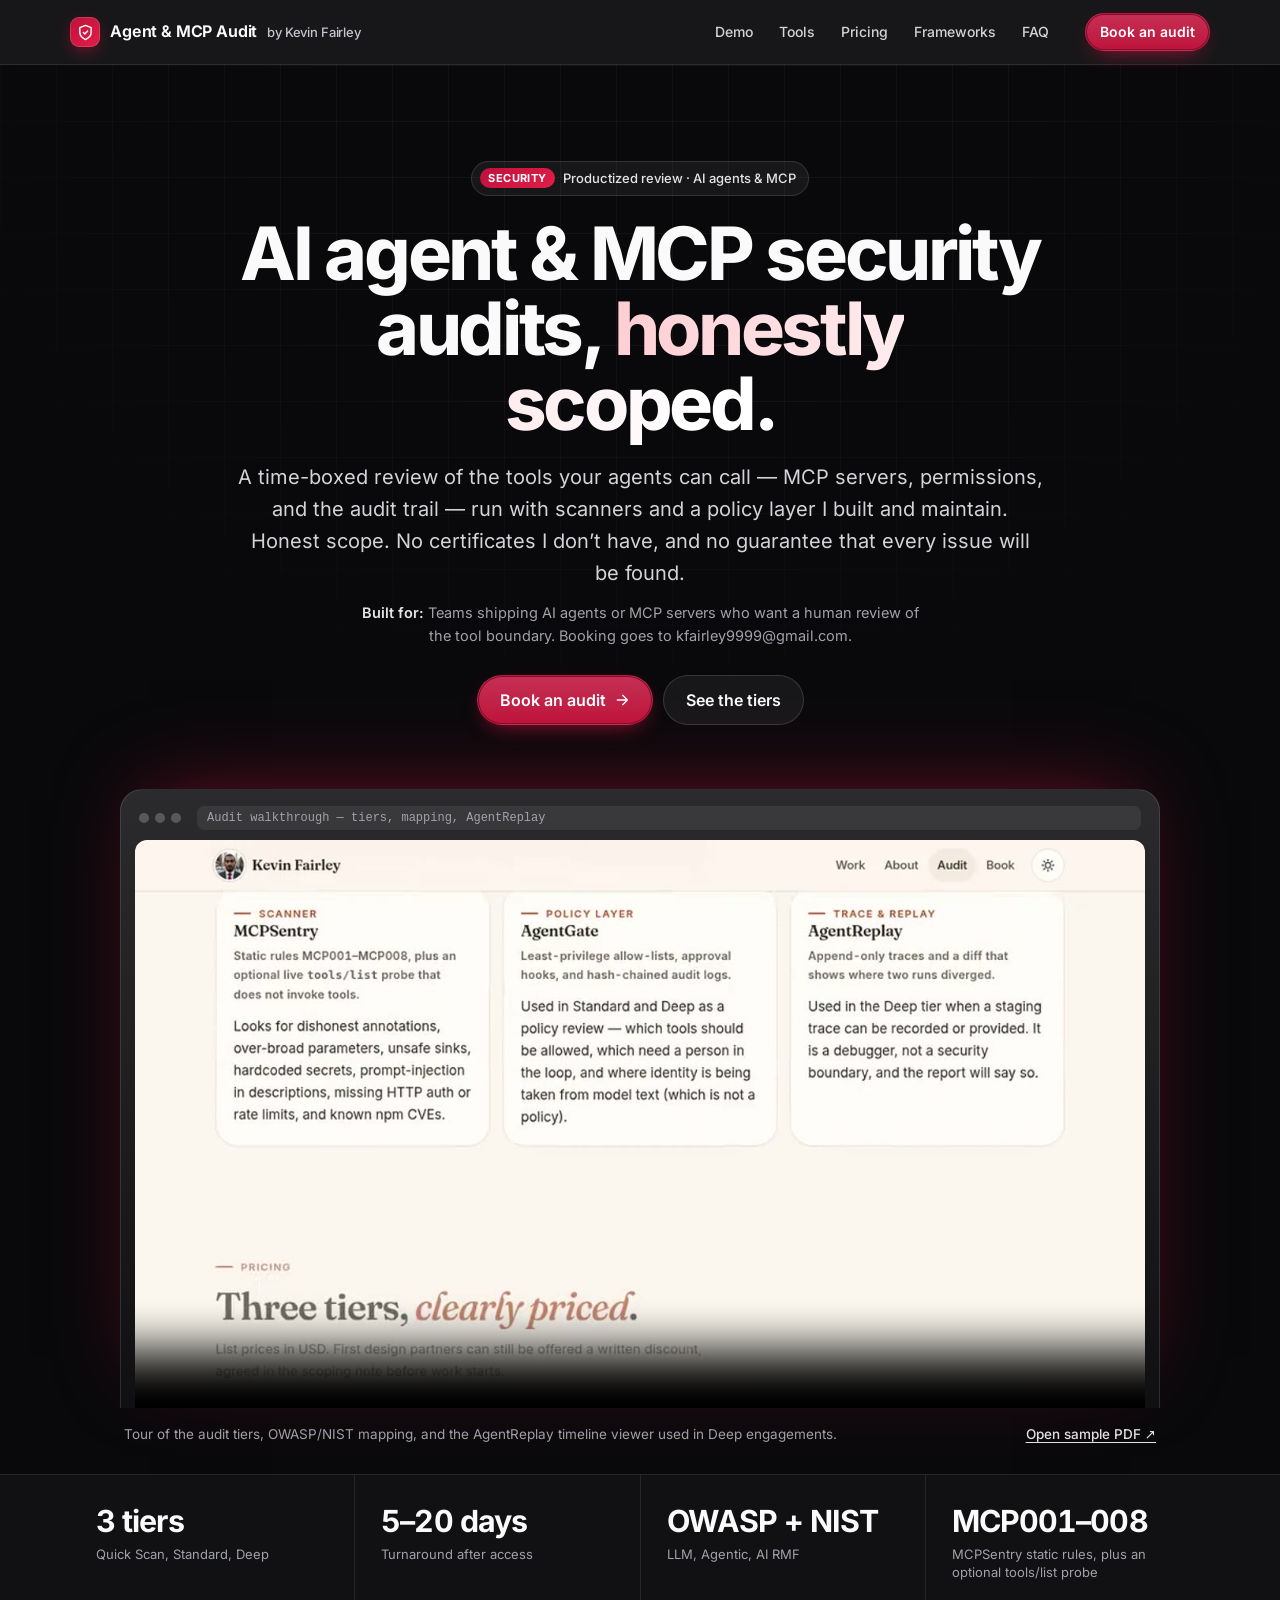
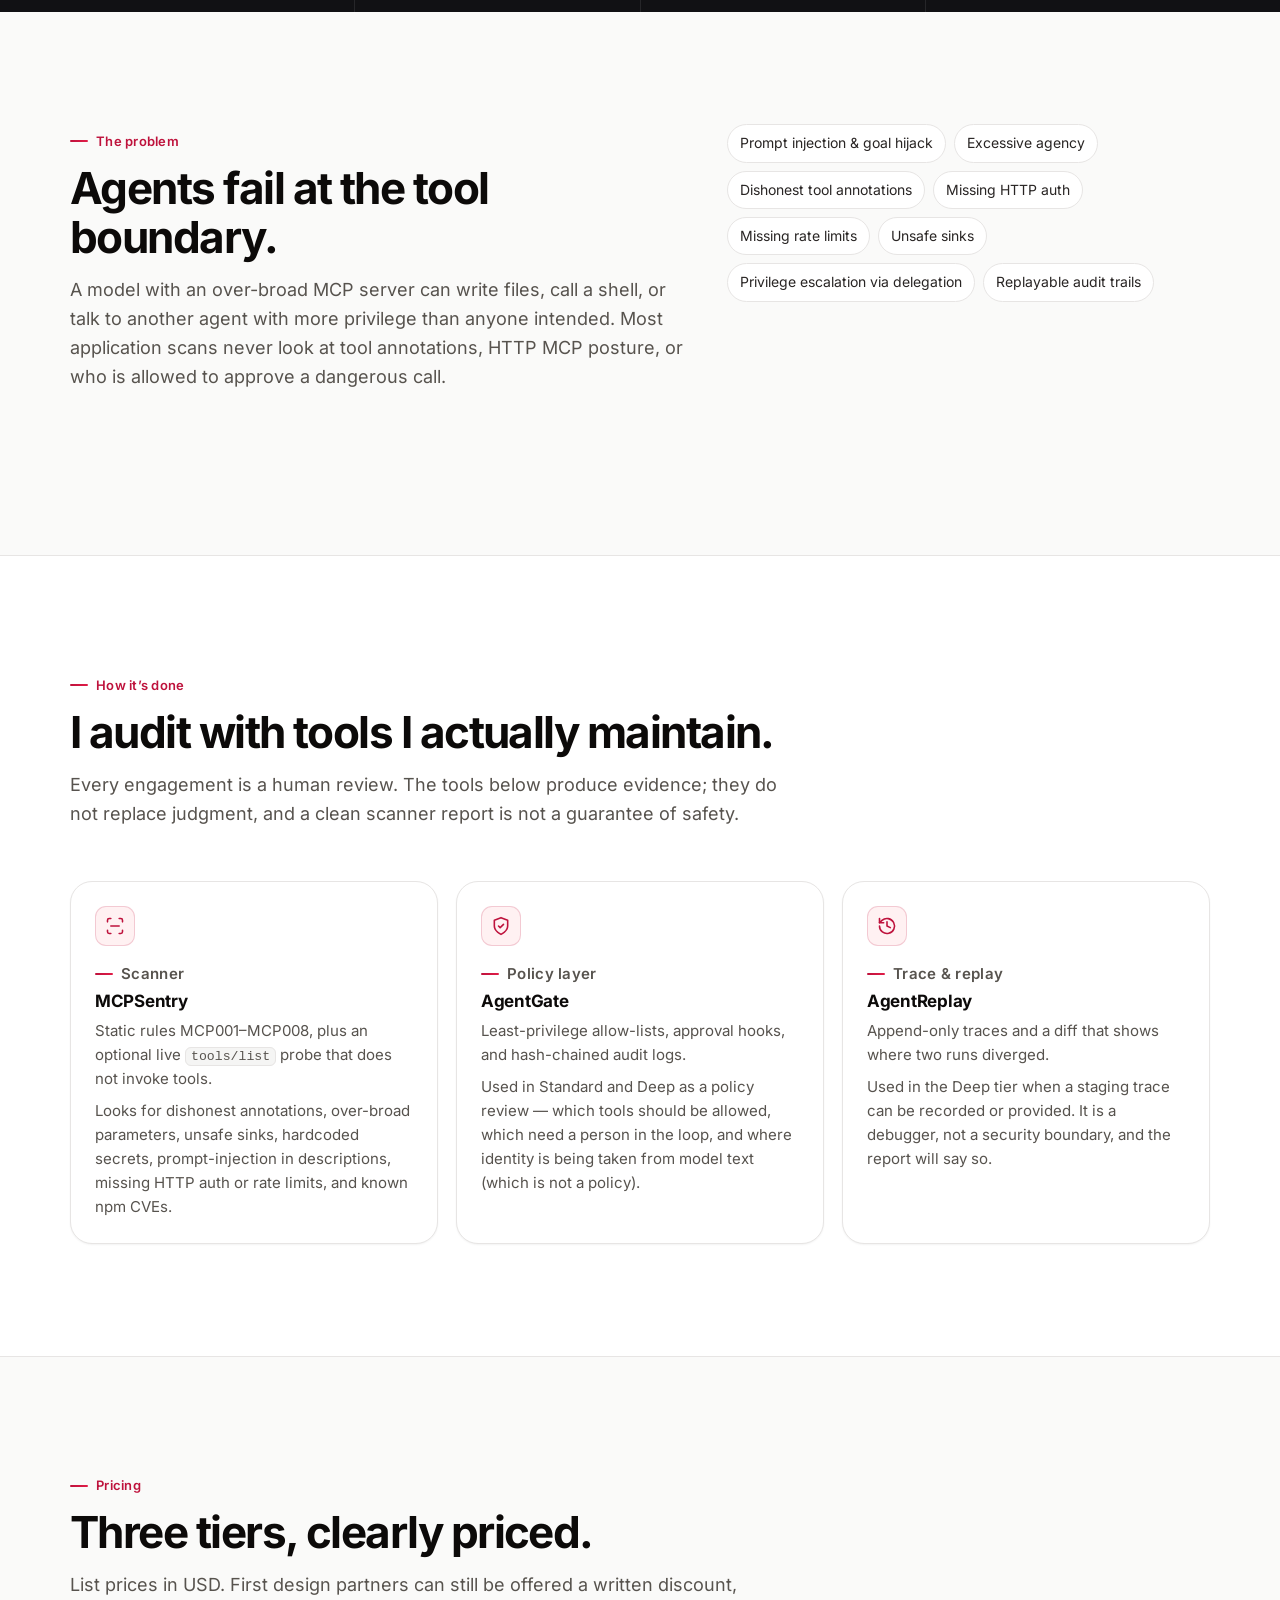
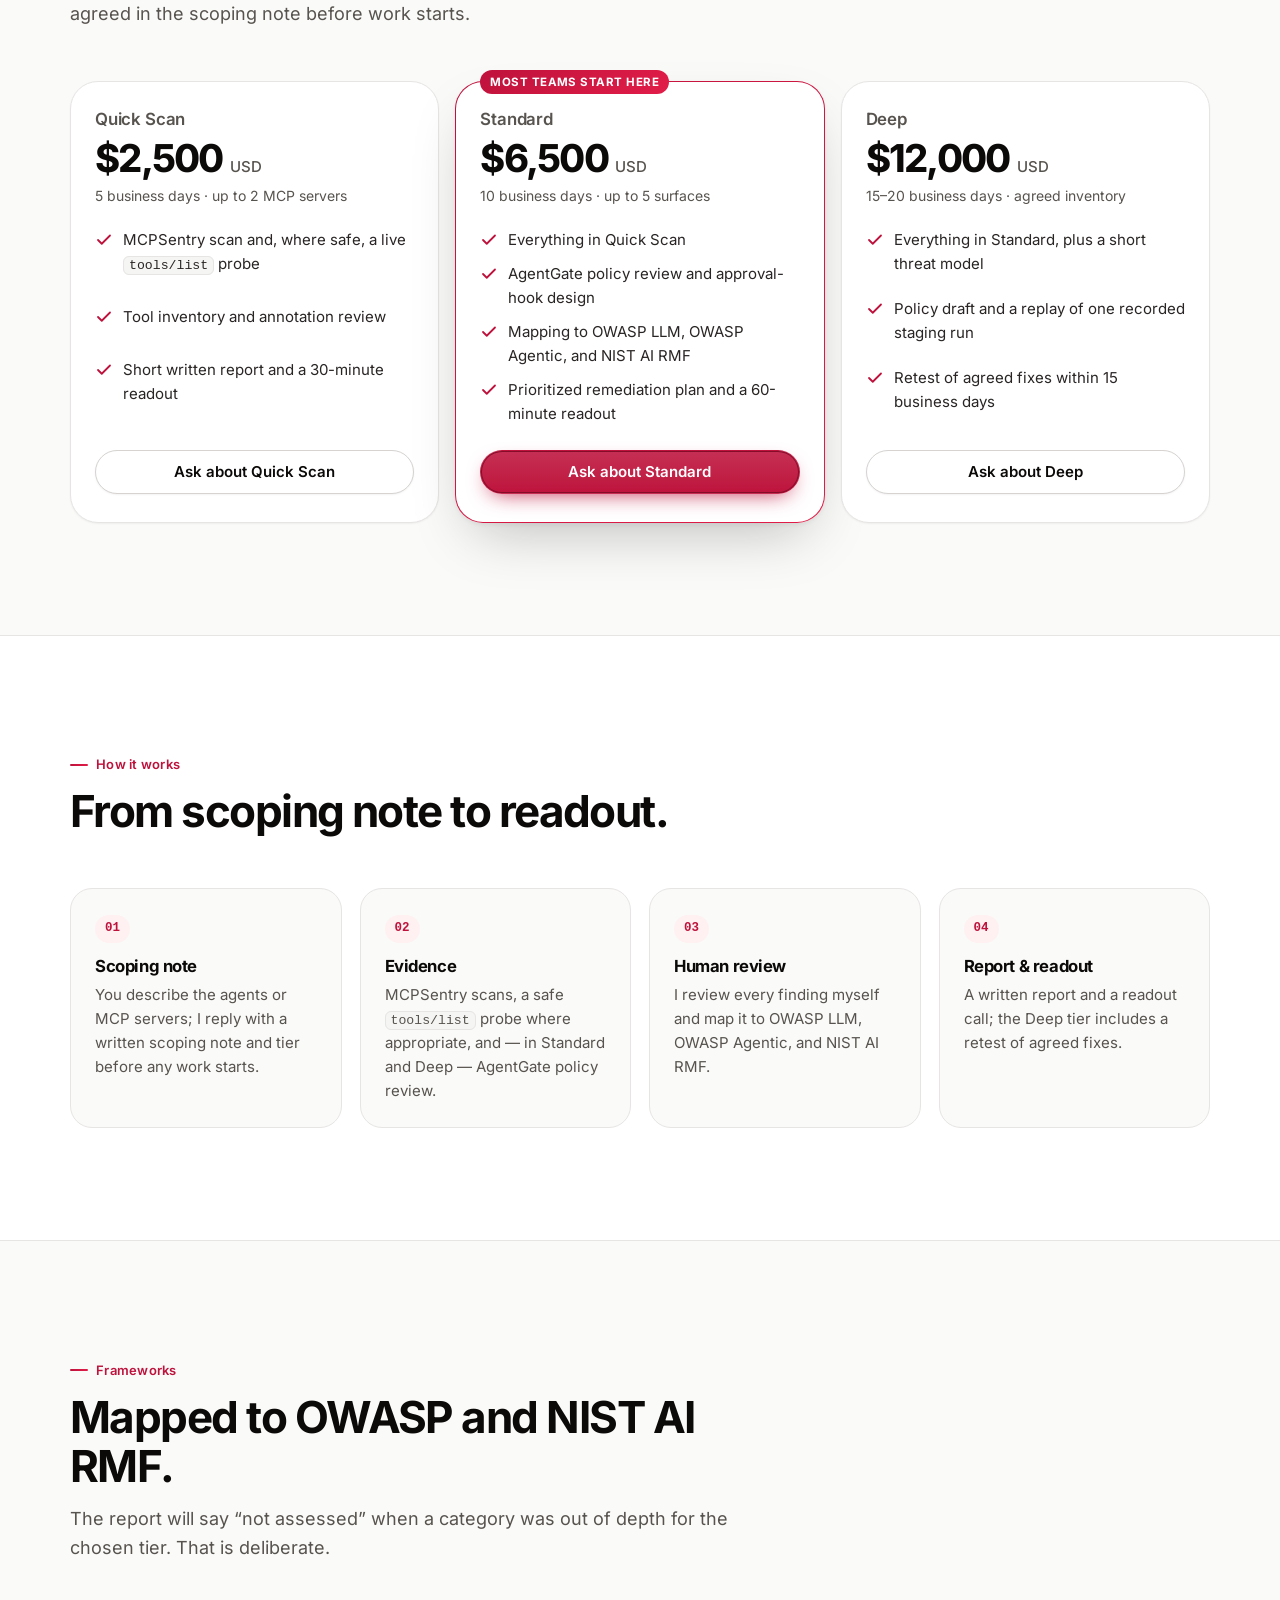
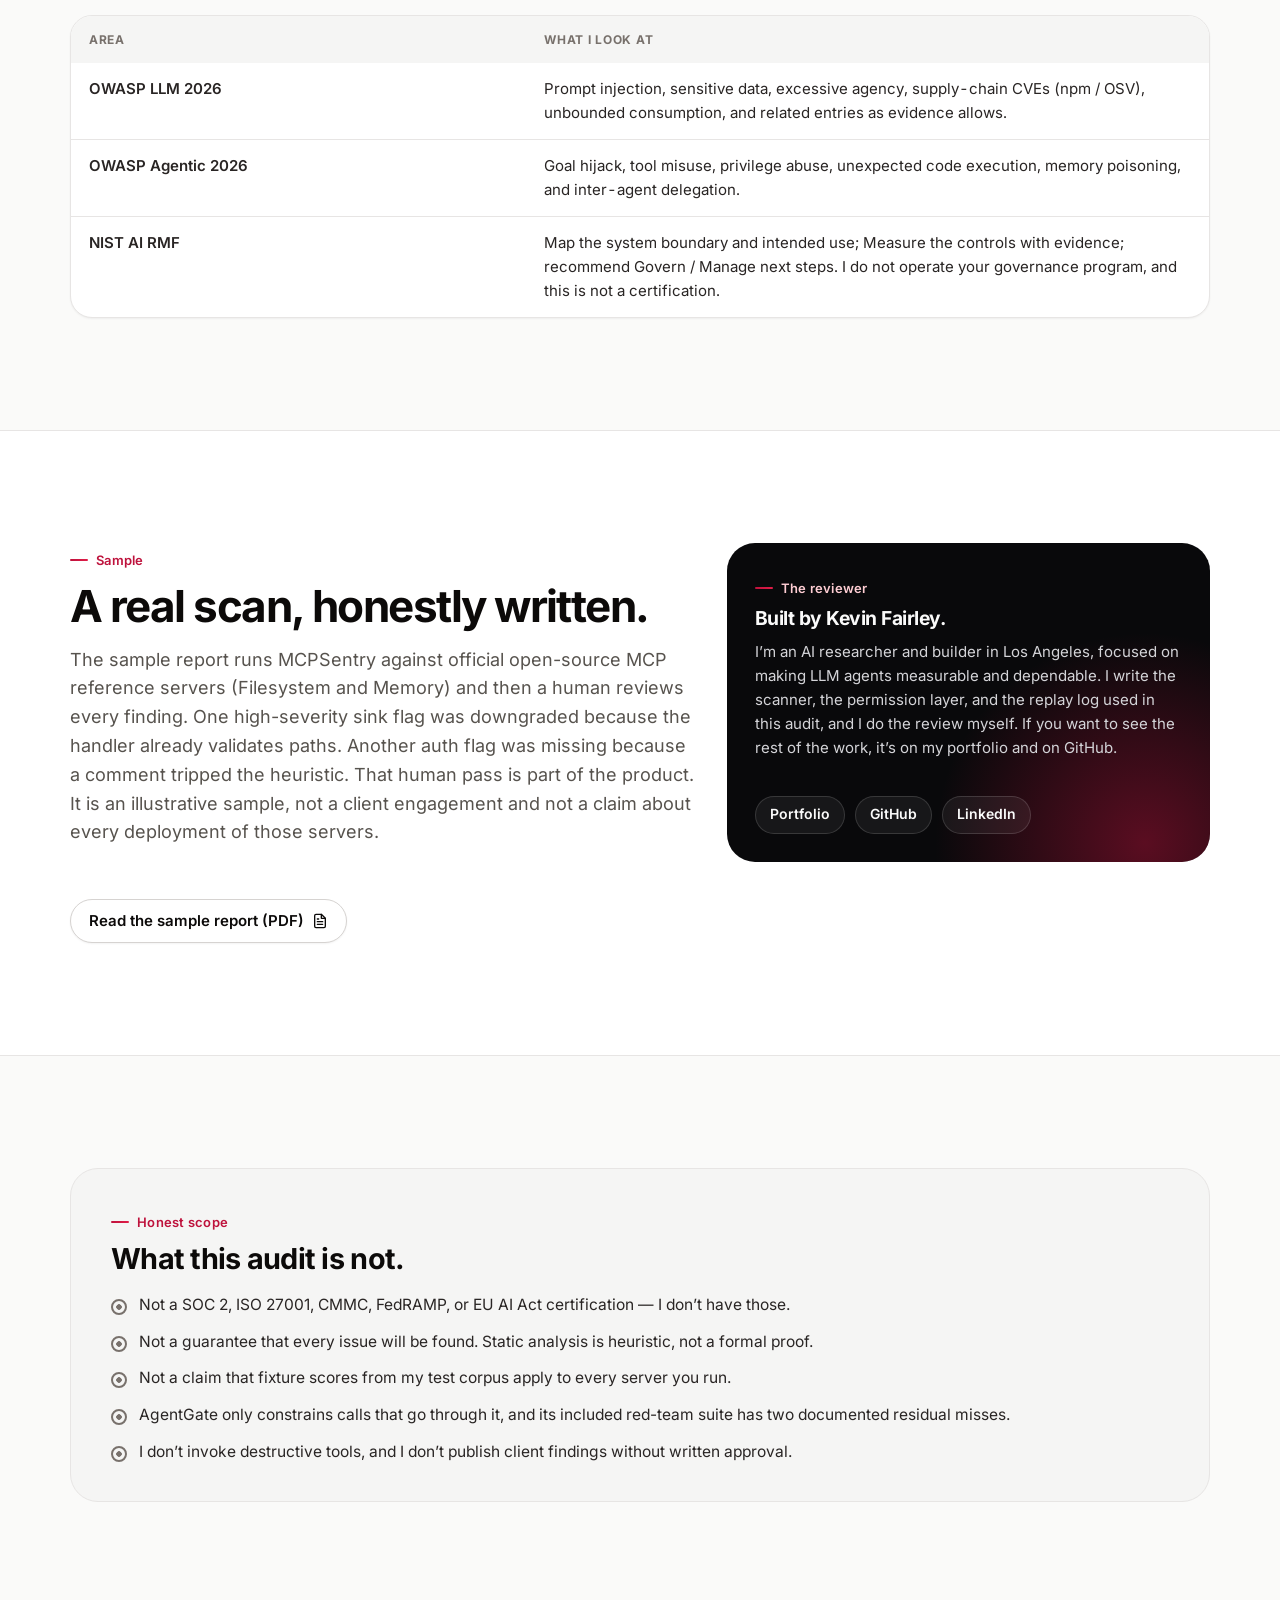
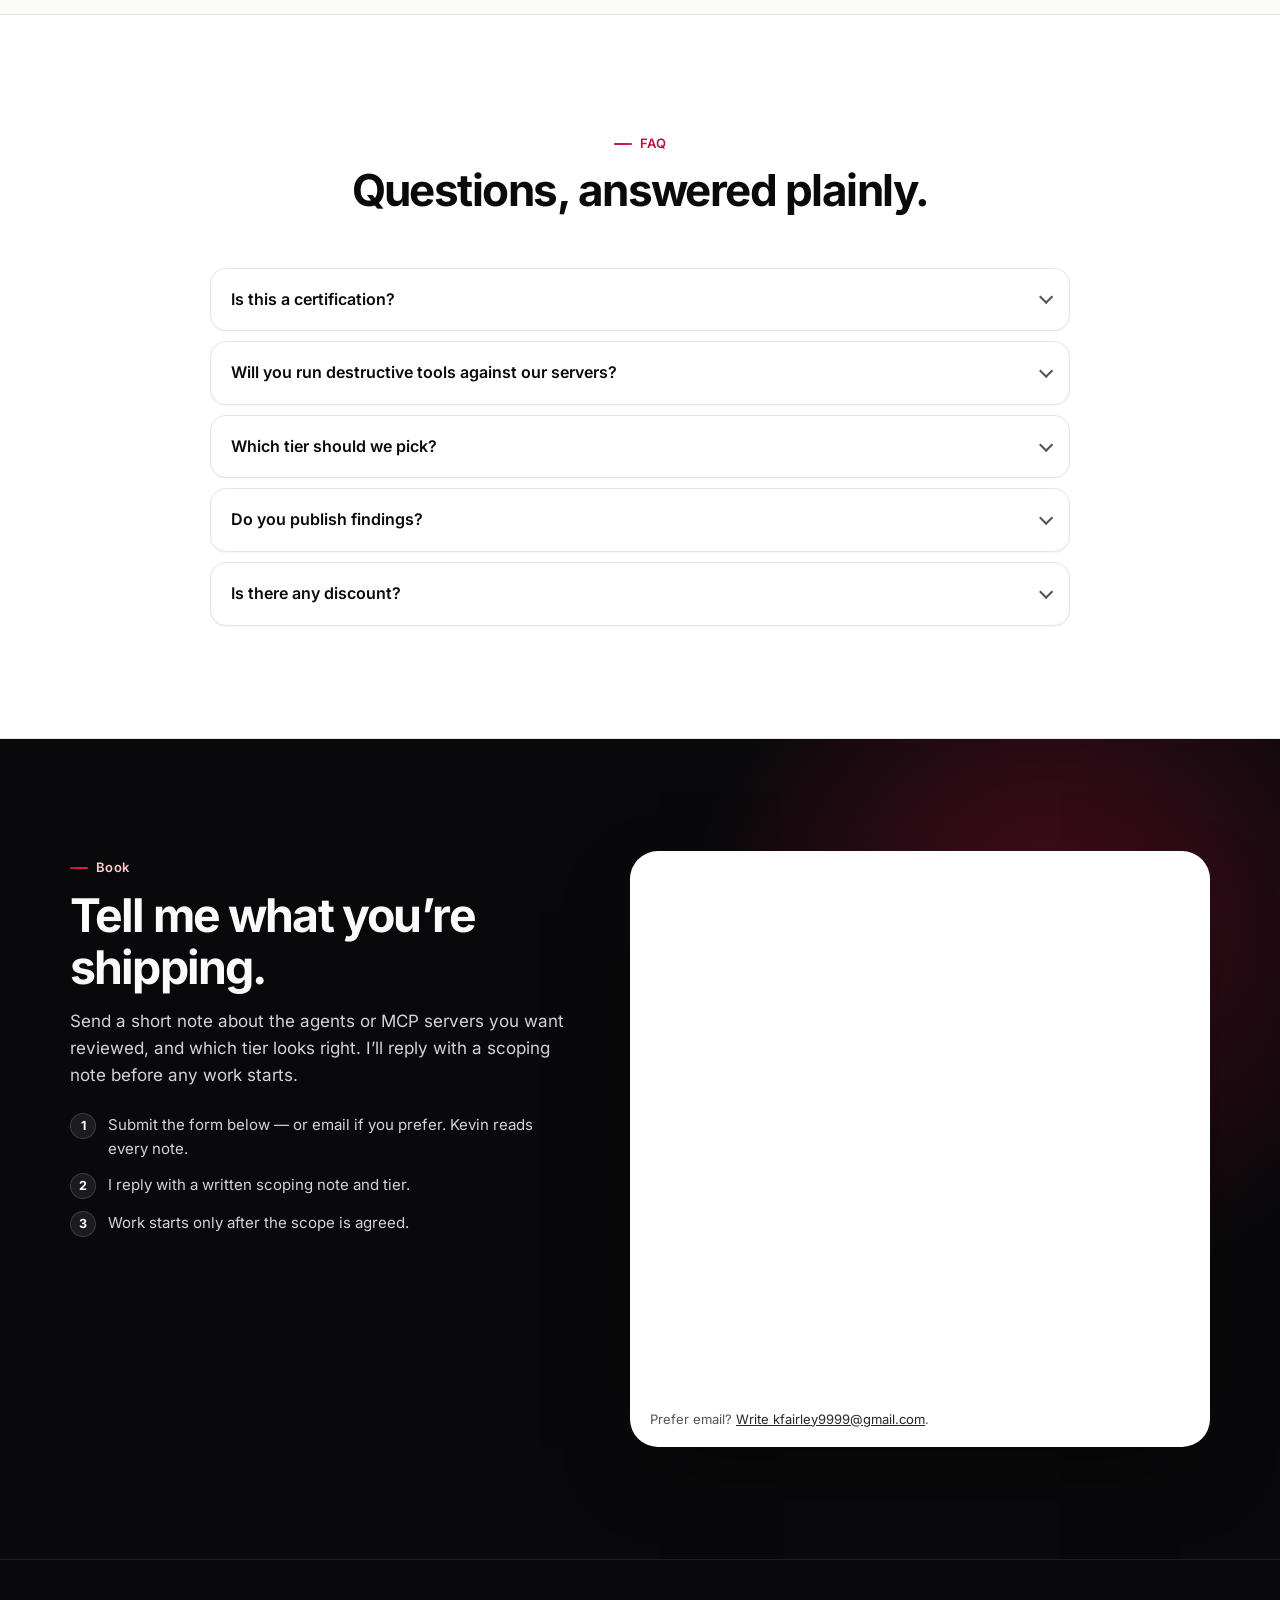
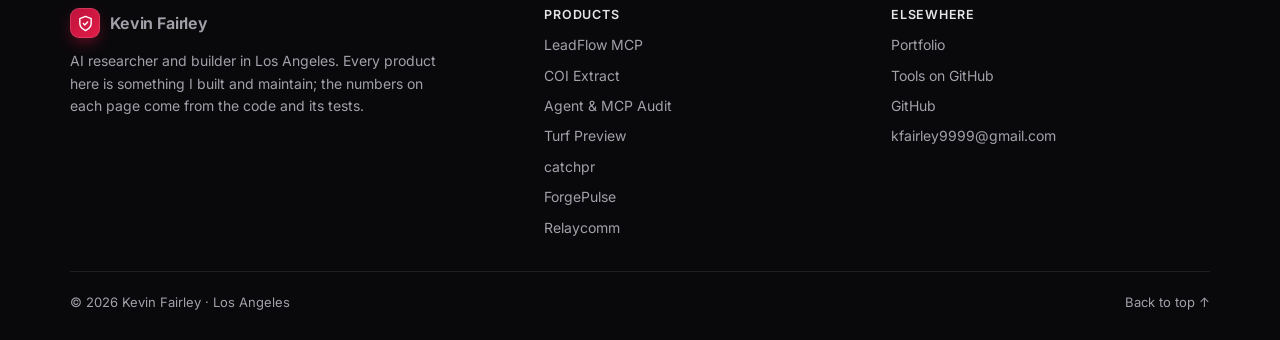
==== commit 0c48d9bc: "Replace mailto lead forms with a lazy-loaded Tally embed. The six product landing pages now embed fo" ====
--- a/audit/index.html
+++ b/audit/index.html
@@ -45,18 +45,14 @@
 </section>
 <section class="sec" id="problem"><div class="wrap"><div class="split"><div><div class="head rv"><span class="kicker">The problem</span><h2>Agents fail at the tool boundary.</h2><p>A model with an over-broad MCP server can write files, call a shell, or talk to another agent with more privilege than anyone intended. Most application scans never look at tool annotations, HTTP MCP posture, or who is allowed to approve a dangerous call.</p></div></div><ul class="chips rv" aria-label="Risks reviewed"><li>Prompt injection &amp; goal hijack</li><li>Excessive agency</li><li>Dishonest tool annotations</li><li>Missing HTTP auth</li><li>Missing rate limits</li><li>Unsafe sinks</li><li>Privilege escalation via delegation</li><li>Replayable audit trails</li></ul></div></div></section><section class="sec sec-alt" id="features"><div class="wrap"><div class="head rv"><span class="kicker">How it’s done</span><h2>I audit with tools I actually maintain.</h2><p>Every engagement is a human review. The tools below produce evidence; they do not replace judgment, and a clean scanner report is not a guarantee of safety.</p></div><div class="grid3"><article class="feat rv"><div class="ico"><svg viewBox="0 0 24 24" aria-hidden="true"><path d="M3 7V5a2 2 0 0 1 2-2h2M17 3h2a2 2 0 0 1 2 2v2M21 17v2a2 2 0 0 1-2 2h-2M7 21H5a2 2 0 0 1-2-2v-2M7 12h10"/></svg></div><p class="kicker" style="margin-top:16px">Scanner</p><h3 style="margin-top:6px">MCPSentry</h3><p>Static rules MCP001–MCP008, plus an optional live <code>tools/list</code> probe that does not invoke tools.</p><p>Looks for dishonest annotations, over-broad parameters, unsafe sinks, hardcoded secrets, prompt-injection in descriptions, missing HTTP auth or rate limits, and known npm CVEs.</p></article><article class="feat rv"><div class="ico"><svg viewBox="0 0 24 24" aria-hidden="true"><path d="M12 22s8-4 8-10V5l-8-3-8 3v7c0 6 8 10 8 10z"/><path d="m9 12 2 2 4-4"/></svg></div><p class="kicker" style="margin-top:16px">Policy layer</p><h3 style="margin-top:6px">AgentGate</h3><p>Least-privilege allow-lists, approval hooks, and hash-chained audit logs.</p><p>Used in Standard and Deep as a policy review — which tools should be allowed, which need a person in the loop, and where identity is being taken from model text (which is not a policy).</p></article><article class="feat rv"><div class="ico"><svg viewBox="0 0 24 24" aria-hidden="true"><path d="M3 12a9 9 0 1 0 3-6.7L3 8"/><path d="M3 3v5h5M12 7v5l4 2"/></svg></div><p class="kicker" style="margin-top:16px">Trace &amp; replay</p><h3 style="margin-top:6px">AgentReplay</h3><p>Append-only traces and a diff that shows where two runs diverged.</p><p>Used in the Deep tier when a staging trace can be recorded or provided. It is a debugger, not a security boundary, and the report will say so.</p></article></div></div></section><section class="sec" id="tiers"><div class="wrap"><div class="head rv"><span class="kicker">Pricing</span><h2>Three tiers, clearly priced.</h2><p>List prices in USD. First design partners can still be offered a written discount, agreed in the scoping note before work starts.</p></div><div class="prices" style="--n:3"><article class="price rv"><h3>Quick Scan</h3><p class="amt">$2,500 <small>USD</small></p><p class="sub">5 business days · up to 2 MCP servers</p><ul><li><svg viewBox="0 0 24 24" aria-hidden="true"><path d="M20 6 9 17l-5-5"/></svg><span>MCPSentry scan and, where safe, a live <code>tools/list</code> probe</span></li><li><svg viewBox="0 0 24 24" aria-hidden="true"><path d="M20 6 9 17l-5-5"/></svg><span>Tool inventory and annotation review</span></li><li><svg viewBox="0 0 24 24" aria-hidden="true"><path d="M20 6 9 17l-5-5"/></svg><span>Short written report and a 30-minute readout</span></li></ul><a class="btn btn-line" href="mailto:kfairley9999@gmail.com?subject=Quick%20Scan%20inquiry">Ask about Quick Scan</a></article><article class="price rv hot"><span class="badge">Most teams start here</span><h3>Standard</h3><p class="amt">$6,500 <small>USD</small></p><p class="sub">10 business days · up to 5 surfaces</p><ul><li><svg viewBox="0 0 24 24" aria-hidden="true"><path d="M20 6 9 17l-5-5"/></svg><span>Everything in Quick Scan</span></li><li><svg viewBox="0 0 24 24" aria-hidden="true"><path d="M20 6 9 17l-5-5"/></svg><span>AgentGate policy review and approval-hook design</span></li><li><svg viewBox="0 0 24 24" aria-hidden="true"><path d="M20 6 9 17l-5-5"/></svg><span>Mapping to OWASP LLM, OWASP Agentic, and NIST AI RMF</span></li><li><svg viewBox="0 0 24 24" aria-hidden="true"><path d="M20 6 9 17l-5-5"/></svg><span>Prioritized remediation plan and a 60-minute readout</span></li></ul><a class="btn btn-primary" href="mailto:kfairley9999@gmail.com?subject=Standard%20Audit%20inquiry">Ask about Standard</a></article><article class="price rv"><h3>Deep</h3><p class="amt">$12,000 <small>USD</small></p><p class="sub">15–20 business days · agreed inventory</p><ul><li><svg viewBox="0 0 24 24" aria-hidden="true"><path d="M20 6 9 17l-5-5"/></svg><span>Everything in Standard, plus a short threat model</span></li><li><svg viewBox="0 0 24 24" aria-hidden="true"><path d="M20 6 9 17l-5-5"/></svg><span>Policy draft and a replay of one recorded staging run</span></li><li><svg viewBox="0 0 24 24" aria-hidden="true"><path d="M20 6 9 17l-5-5"/></svg><span>Retest of agreed fixes within 15 business days</span></li></ul><a class="btn btn-line" href="mailto:kfairley9999@gmail.com?subject=Deep%20Audit%20inquiry">Ask about Deep</a></article></div></div></section><section class="sec sec-alt" id="how"><div class="wrap"><div class="head rv"><span class="kicker">How it works</span><h2>From scoping note to readout.</h2></div><ol class="steps" style="--n:4"><li class="step rv"><h3>Scoping note</h3><p>You describe the agents or MCP servers; I reply with a written scoping note and tier before any work starts.</p></li><li class="step rv"><h3>Evidence</h3><p>MCPSentry scans, a safe <code>tools/list</code> probe where appropriate, and — in Standard and Deep — AgentGate policy review.</p></li><li class="step rv"><h3>Human review</h3><p>I review every finding myself and map it to OWASP LLM, OWASP Agentic, and NIST AI RMF.</p></li><li class="step rv"><h3>Report &amp; readout</h3><p>A written report and a readout call; the Deep tier includes a retest of agreed fixes.</p></li></ol></div></section><section class="sec" id="frameworks"><div class="wrap"><div class="head rv"><span class="kicker">Frameworks</span><h2>Mapped to OWASP and NIST AI RMF.</h2><p>The report will say “not assessed” when a category was out of depth for the chosen tier. That is deliberate.</p></div><div class="tablewrap rv"><table class="data"><thead><tr><th scope="col">Area</th><th scope="col">What I look at</th></tr></thead><tbody><tr><th scope="row">OWASP LLM 2026</th><td>Prompt injection, sensitive data, excessive agency, supply-chain CVEs (npm / OSV), unbounded consumption, and related entries as evidence allows.</td></tr><tr><th scope="row">OWASP Agentic 2026</th><td>Goal hijack, tool misuse, privilege abuse, unexpected code execution, memory poisoning, and inter-agent delegation.</td></tr><tr><th scope="row">NIST AI RMF</th><td>Map the system boundary and intended use; Measure the controls with evidence; recommend Govern / Manage next steps. I do not operate your governance program, and this is not a certification.</td></tr></tbody></table></div></div></section><section class="sec sec-alt" id="sample"><div class="wrap"><div class="split"><div><div class="head rv"><span class="kicker">Sample</span><h2>A real scan, honestly written.</h2><p>The sample report runs MCPSentry against official open-source MCP reference servers (Filesystem and Memory) and then a human reviews every finding. One high-severity sink flag was downgraded because the handler already validates paths. Another auth flag was missing because a comment tripped the heuristic. That human pass is part of the product. It is an illustrative sample, not a client engagement and not a claim about every deployment of those servers.</p></div><div class="rv"><a class="btn btn-line" href="sample-audit-report.pdf">Read the sample report (PDF)<svg viewBox="0 0 24 24" aria-hidden="true"><path d="M14 2H6a2 2 0 0 0-2 2v16a2 2 0 0 0 2 2h12a2 2 0 0 0 2-2V8z"/><path d="M14 2v6h6M16 13H8M16 17H8M10 9H8"/></svg></a></div></div><div class="darkcard rv"><span class="kicker" style="color:#fecdd3">The reviewer</span><h3 style="margin-top:10px">Built by Kevin Fairley.</h3><p>I’m an AI researcher and builder in Los Angeles, focused on making LLM agents measurable and dependable. I write the scanner, the permission layer, and the replay log used in this audit, and I do the review myself. If you want to see the rest of the work, it’s on my portfolio and on GitHub.</p><div class="ctas" style="margin-top:18px"><a class="btn btn-ghost btn-sm" href="/">Portfolio</a><a class="btn btn-ghost btn-sm" href="https://github.com/kfairy9999" target="_blank" rel="noopener">GitHub</a><a class="btn btn-ghost btn-sm" href="https://www.linkedin.com/in/kevin-fairley-94330b42a/" target="_blank" rel="noopener">LinkedIn</a></div></div></div></div></section><section class="sec" id="scope"><div class="wrap"><div class="limits rv"><span class="kicker">Honest scope</span><h2>What this audit is not.</h2><ul><li>Not a SOC 2, ISO 27001, CMMC, FedRAMP, or EU AI Act certification — I don’t have those.</li><li>Not a guarantee that every issue will be found. Static analysis is heuristic, not a formal proof.</li><li>Not a claim that fixture scores from my test corpus apply to every server you run.</li><li>AgentGate only constrains calls that go through it, and its included red-team suite has two documented residual misses.</li><li>I don’t invoke destructive tools, and I don’t publish client findings without written approval.</li></ul></div></div></section><section class="sec sec-alt" id="faq"><div class="wrap"><div class="head center rv"><span class="kicker">FAQ</span><h2>Questions, answered plainly.</h2></div><div class="faq"><details class="rv"><summary>Is this a certification?</summary><p>No. It is not a SOC 2, ISO 27001, CMMC, FedRAMP, or EU AI Act certification, and it does not guarantee every issue will be found.</p></details><details class="rv"><summary>Will you run destructive tools against our servers?</summary><p>No. The optional live probe only calls <code>tools/list</code> and does not invoke tools.</p></details><details class="rv"><summary>Which tier should we pick?</summary><p>Most teams start with Standard. Quick Scan covers up to 2 MCP servers; Deep adds a short threat model, a replay of one recorded staging run, and a retest.</p></details><details class="rv"><summary>Do you publish findings?</summary><p>Not without written approval.</p></details><details class="rv"><summary>Is there any discount?</summary><p>First design partners can still be offered a written discount, agreed in the scoping note before work starts.</p></details></div></div></section>
 <section class="sec cta-sec" id="pilot"><div class="wrap cta-grid">
-<div class="cta-copy rv"><span class="kicker">Book</span><h2>Tell me what you’re shipping.</h2><p>Send a short note about the agents or MCP servers you want reviewed, and which tier looks right. I’ll reply with a scoping note before any work starts.</p><ol class="next"><li><b>1</b><span>Your email app opens with the details filled in — nothing is stored on this site.</span></li><li><b>2</b><span>I reply with a written scoping note and tier.</span></li><li><b>3</b><span>Work starts only after the scope is agreed.</span></li></ol></div>
-<form class="form rv" action="mailto:kfairley9999@gmail.com" method="post" enctype="text/plain" data-lead-form data-product="Agent &amp; MCP Audit" data-recipient="kfairley9999@gmail.com">
-<div class="fgrid">
-<div class="field"><label for="f-name">Name</label><input id="f-name" name="name" autocomplete="name" required></div>
-<div class="field"><label for="f-co">Company / Team</label><input id="f-co" name="company" autocomplete="organization"></div>
-<div class="field"><label for="f-email">Email</label><input id="f-email" name="email" type="email" autocomplete="email" required></div>
-<div class="field"><label for="f-phone">Phone (optional)</label><input id="f-phone" name="phone" type="tel" autocomplete="tel"></div>
-<div class="field full"><label for="f-need">Which tier &amp; what are you shipping?</label><textarea id="f-need" name="need" rows="4" required></textarea></div>
+<div class="cta-copy rv"><span class="kicker">Book</span><h2>Tell me what you’re shipping.</h2><p>Send a short note about the agents or MCP servers you want reviewed, and which tier looks right. I’ll reply with a scoping note before any work starts.</p><ol class="next"><li><b>1</b><span>Submit the form below — or email if you prefer. Kevin reads every note.</span></li><li><b>2</b><span>I reply with a written scoping note and tier.</span></li><li><b>3</b><span>Work starts only after the scope is agreed.</span></li></ol></div>
+<div class="form form-tally rv">
+<div class="tally-embed" data-tally-embed data-tally-src="https://tally.so/embed/EqxgrN?alignLeft=1&hideTitle=1&transparentBackground=1&dynamicHeight=1&source=audit" data-tally-title="Inquiry form — Agent &amp; MCP Audit">
+<button type="button" class="btn btn-primary btn-lg" data-tally-open>Request scoping note<svg viewBox="0 0 24 24" aria-hidden="true"><path d="M5 12h14M13 5l7 7-7 7"/></svg></button>
+<p class="tally-ph fnote">The form opens here. It loads only when you ask for it, so the page stays fast.</p>
 </div>
-<div class="factions"><button class="btn btn-primary btn-lg" type="submit">Request scoping note<svg viewBox="0 0 24 24" aria-hidden="true"><path d="M5 12h14M13 5l7 7-7 7"/></svg></button><p class="fnote">Routes directly to <a href="mailto:kfairley9999@gmail.com">kfairley9999@gmail.com</a> — no third-party form tracker.</p></div>
-<div class="p-form-status" data-form-status role="status" aria-live="polite"></div>
-</form></div></section>
+<p class="fnote">Prefer email? <a href="mailto:kfairley9999@gmail.com">Write kfairley9999@gmail.com</a>.</p>
+</div></div></section>
 </main>
 <footer class="foot"><div class="wrap"><div class="foot-grid">
 <div><a class="logo" href="/" aria-label="Kevin Fairley portfolio"><span class="logo-mark"><svg viewBox="0 0 24 24" aria-hidden="true"><path d="M12 22s8-4 8-10V5l-8-3-8 3v7c0 6 8 10 8 10z"/><path d="m9 12 2 2 4-4"/></svg></span><span>Kevin Fairley</span></a>
--- a/assets/lp.css
+++ b/assets/lp.css
@@ -263,3 +263,12 @@
   html{scroll-behavior:auto}
   *,*::before,*::after{animation:none!important;transition:none!important}
 }
+
+/* Tally embed (lazy-loaded) */
+.form-tally{padding:20px 16px 16px}
+@media (min-width:700px){.form-tally{padding:24px 20px 18px}}
+.tally-embed{min-height:220px;display:flex;flex-direction:column;align-items:flex-start;justify-content:center;gap:12px}
+.tally-embed.is-ready{min-height:0;align-items:stretch}
+.tally-embed iframe{display:block;width:100%;border:0;background:transparent;min-height:480px}
+.form-tally>.fnote{margin-top:14px}
+.tally-ph{margin:0}
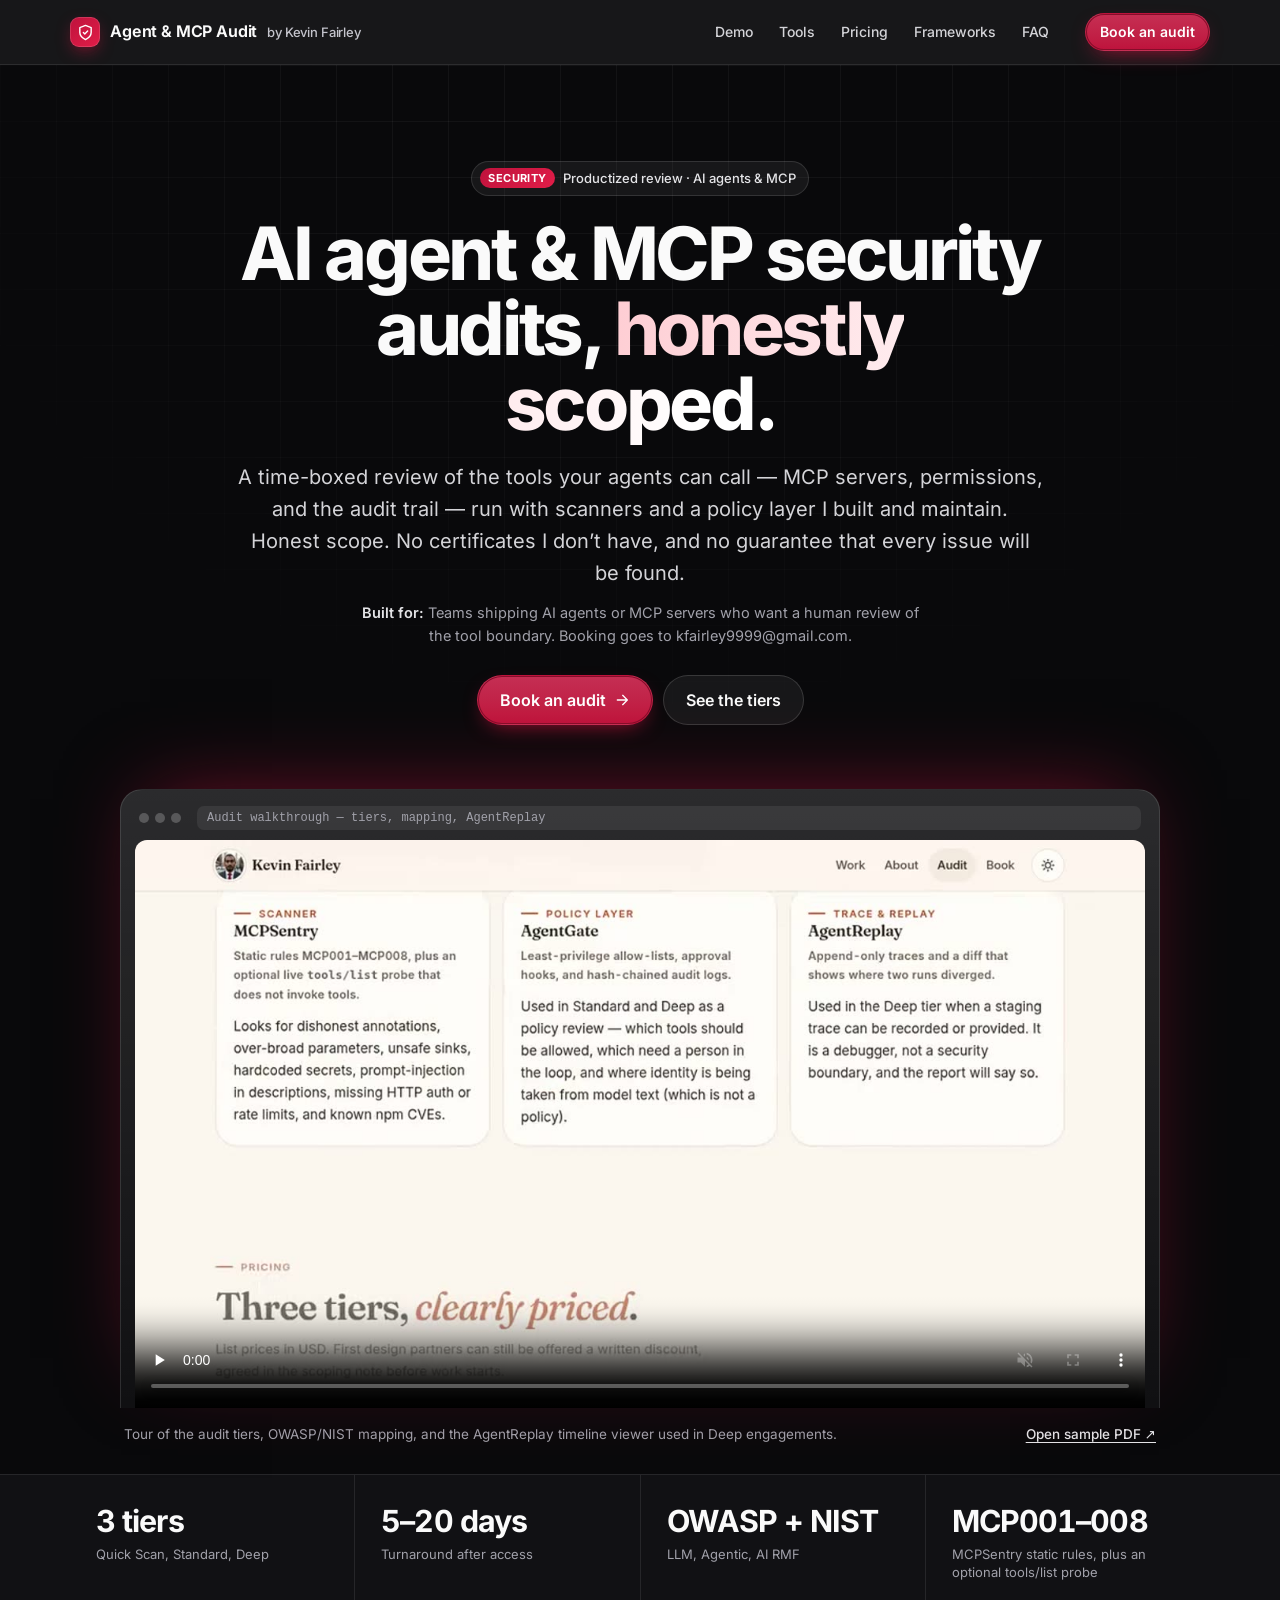
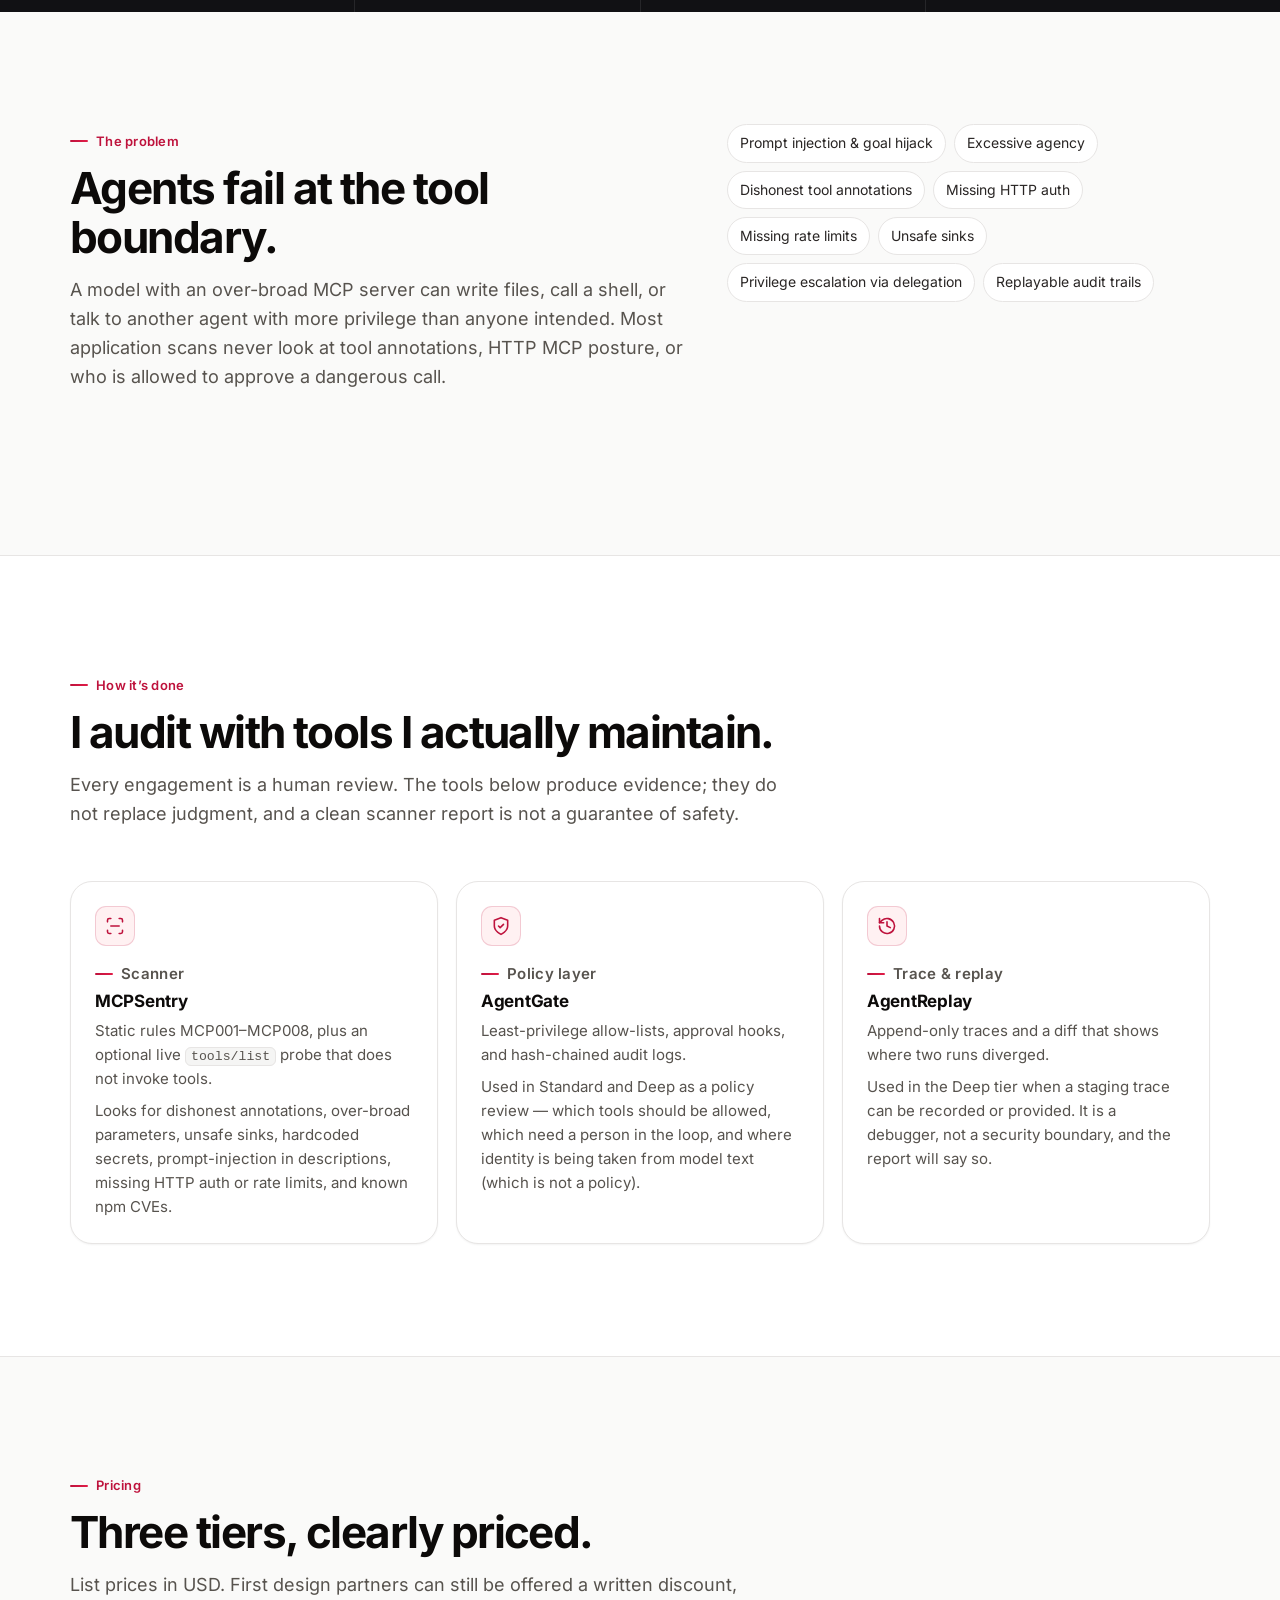
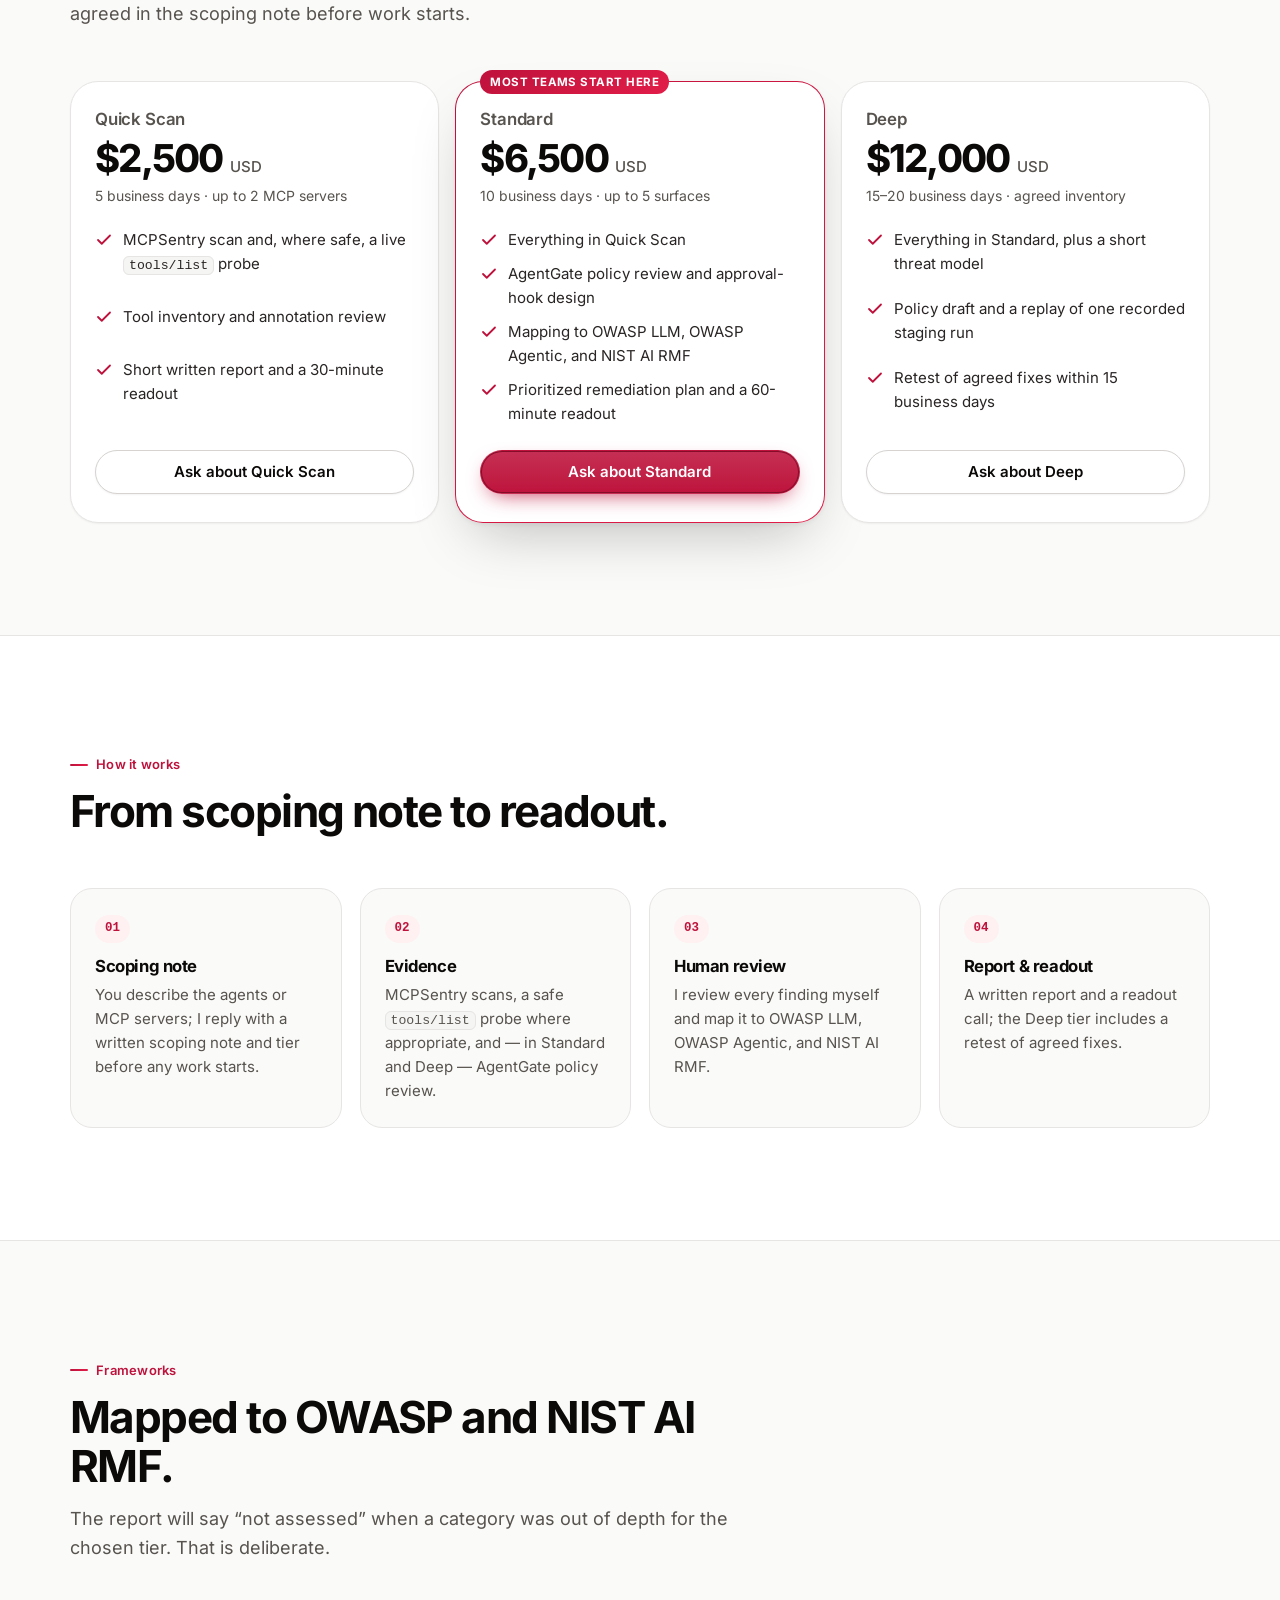
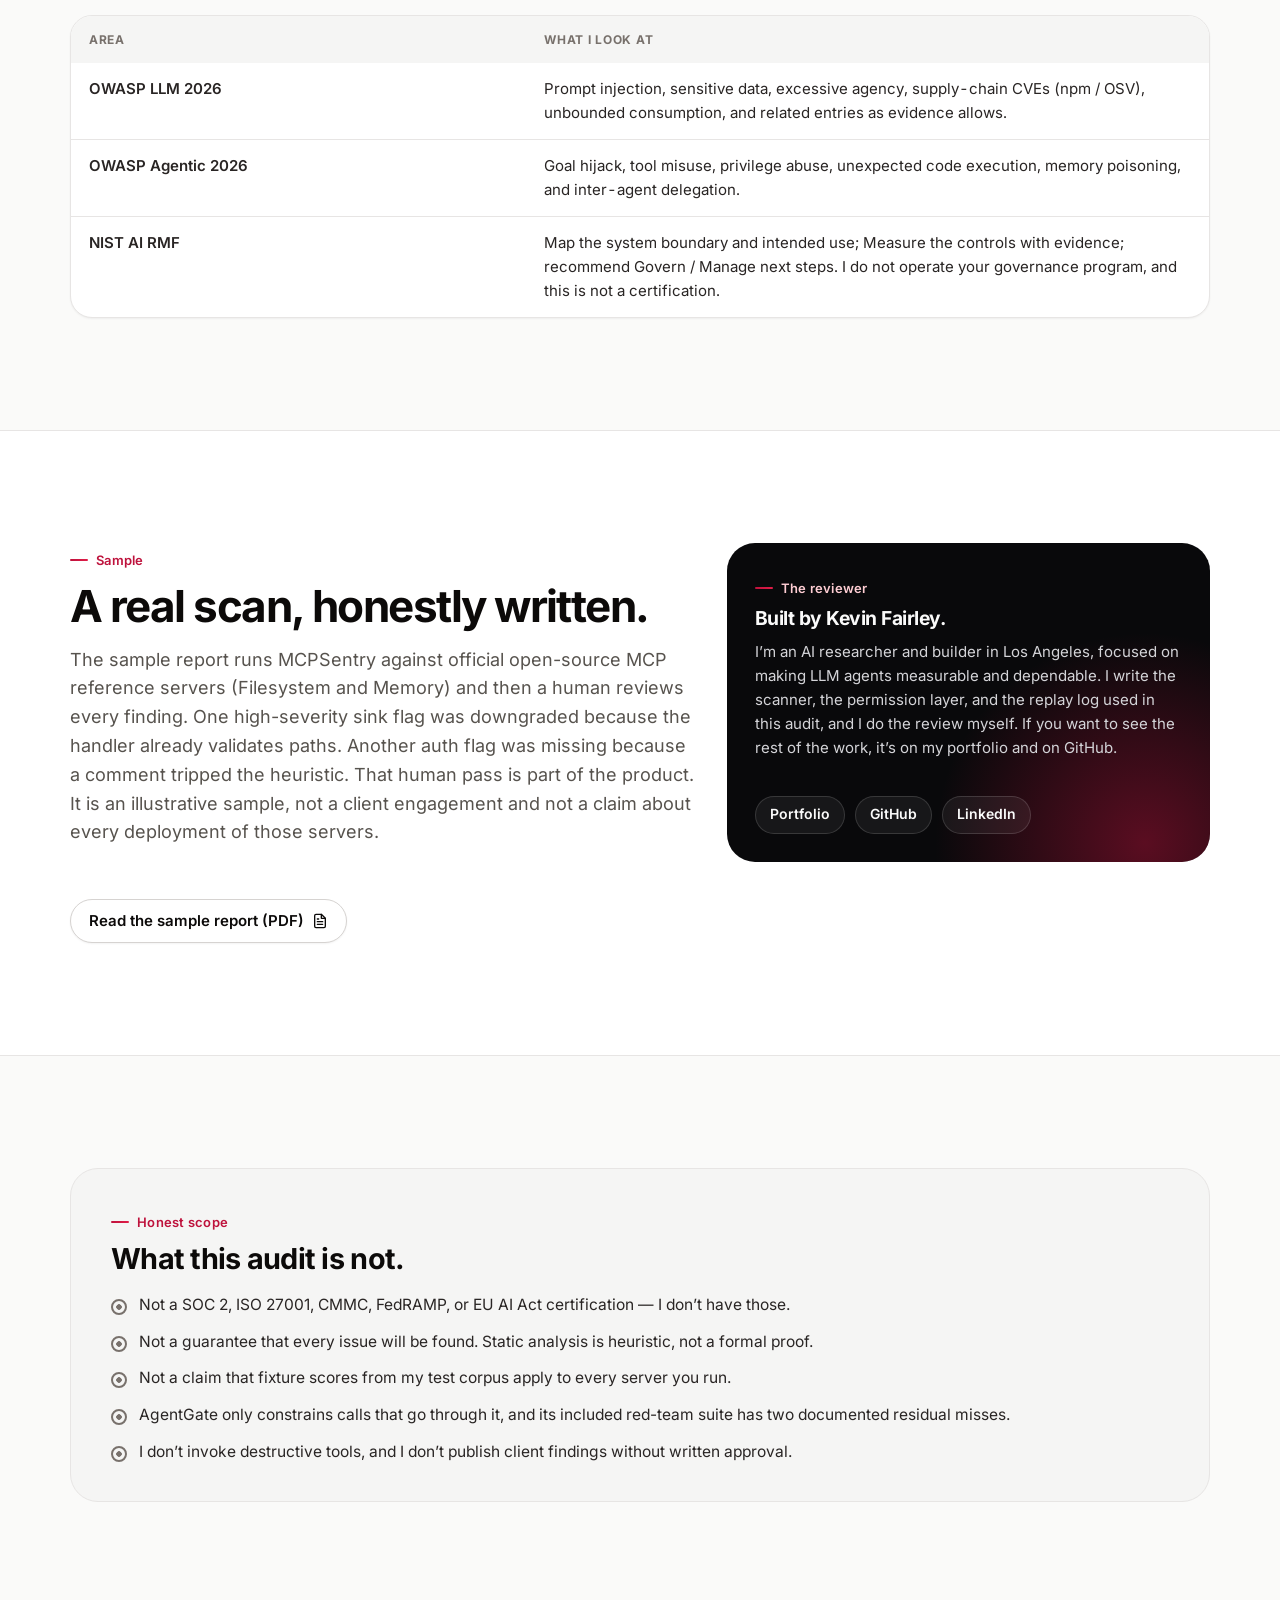
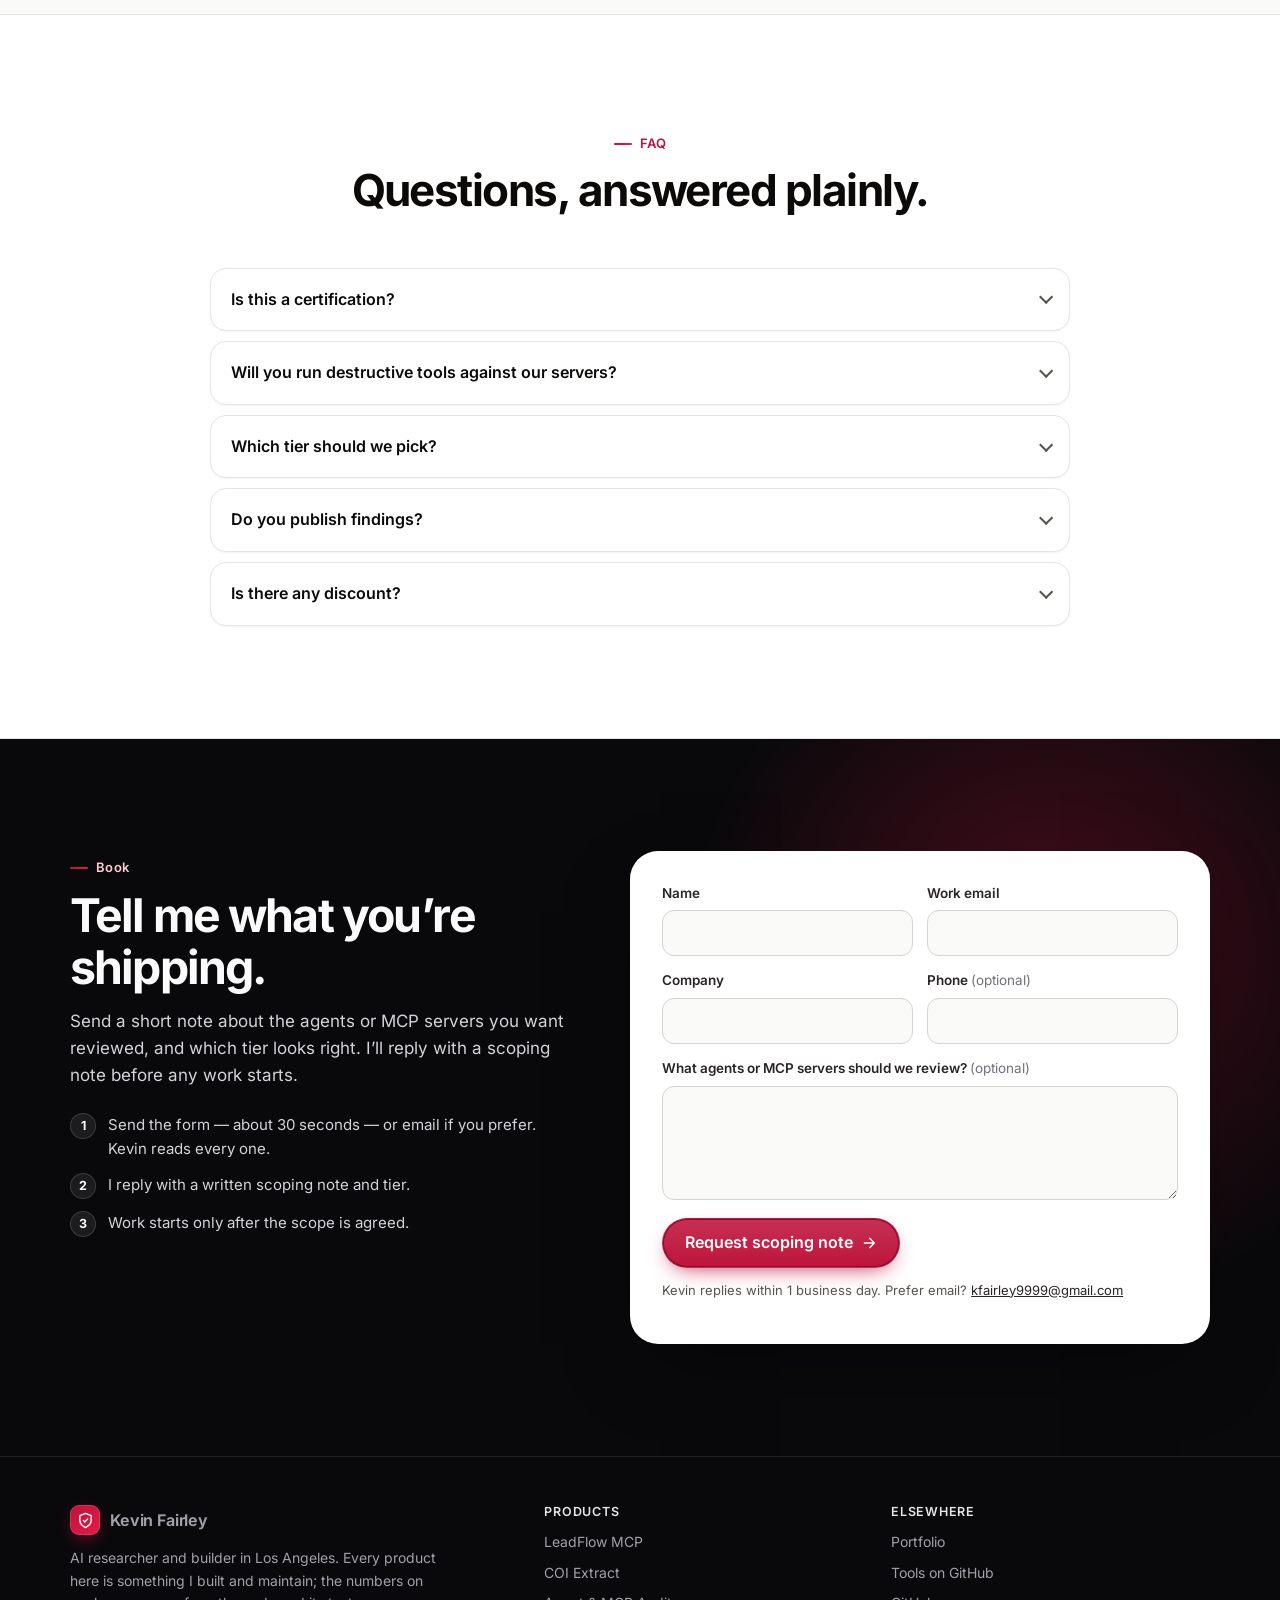
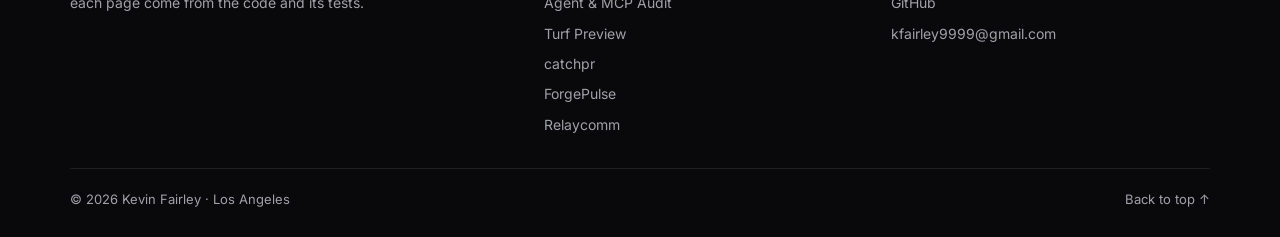
==== commit e281dbf3: "Replace Tally on every landing page with the shared lead form; add a contact form to the portfolio h" ====
--- a/audit/index.html
+++ b/audit/index.html
@@ -5,18 +5,18 @@
 <meta name="viewport" content="width=device-width,initial-scale=1,viewport-fit=cover">
 <title>AI Agent &amp; MCP Security Audit — Kevin Fairley</title>
 <meta name="description" content="A productized security review of AI agents and MCP servers, run with tools Kevin Fairley built: MCPSentry, AgentGate, and AgentReplay. Not a certified audit.">
-<link rel="canonical" href="https://kfairy9999.github.io/audit/">
+<link rel="canonical" href="https://kfairley9999.github.io/audit/">
 <meta name="theme-color" content="#09090b">
 <meta property="og:type" content="website">
 <meta property="og:site_name" content="Kevin Fairley">
 <meta property="og:title" content="AI Agent &amp; MCP Security Audit — Kevin Fairley">
 <meta property="og:description" content="A productized security review of AI agents and MCP servers. Honest scope, mapped to OWASP and NIST AI RMF. Not a certified audit.">
-<meta property="og:url" content="https://kfairy9999.github.io/audit/">
-<meta property="og:image" content="https://kfairy9999.github.io/audit/poster.jpg">
+<meta property="og:url" content="https://kfairley9999.github.io/audit/">
+<meta property="og:image" content="https://kfairley9999.github.io/audit/poster.jpg">
 <meta name="twitter:card" content="summary_large_image">
 <meta name="twitter:title" content="AI Agent &amp; MCP Security Audit — Kevin Fairley">
 <meta name="twitter:description" content="Quick Scan, Standard, and Deep tiers, mapped to OWASP LLM, OWASP Agentic, and NIST AI RMF. Not a certified audit.">
-<meta name="twitter:image" content="https://kfairy9999.github.io/audit/poster.jpg">
+<meta name="twitter:image" content="https://kfairley9999.github.io/audit/poster.jpg">
 <link rel="icon" href="../assets/favicon.svg" type="image/svg+xml">
 <link rel="preload" href="../assets/fonts/inter-normal-latin.woff2" as="font" type="font/woff2" crossorigin>
 <link rel="preload" href="poster.jpg" as="image" fetchpriority="high">
@@ -43,24 +43,31 @@
 </div>
 <div class="metrics"><div class="wrap"><ul><li><b>3 tiers</b><span>Quick Scan, Standard, Deep</span></li><li><b>5–20 days</b><span>Turnaround after access</span></li><li><b>OWASP + NIST</b><span>LLM, Agentic, AI RMF</span></li><li><b>MCP001–008</b><span>MCPSentry static rules, plus an optional tools/list probe</span></li></ul></div></div>
 </section>
-<section class="sec" id="problem"><div class="wrap"><div class="split"><div><div class="head rv"><span class="kicker">The problem</span><h2>Agents fail at the tool boundary.</h2><p>A model with an over-broad MCP server can write files, call a shell, or talk to another agent with more privilege than anyone intended. Most application scans never look at tool annotations, HTTP MCP posture, or who is allowed to approve a dangerous call.</p></div></div><ul class="chips rv" aria-label="Risks reviewed"><li>Prompt injection &amp; goal hijack</li><li>Excessive agency</li><li>Dishonest tool annotations</li><li>Missing HTTP auth</li><li>Missing rate limits</li><li>Unsafe sinks</li><li>Privilege escalation via delegation</li><li>Replayable audit trails</li></ul></div></div></section><section class="sec sec-alt" id="features"><div class="wrap"><div class="head rv"><span class="kicker">How it’s done</span><h2>I audit with tools I actually maintain.</h2><p>Every engagement is a human review. The tools below produce evidence; they do not replace judgment, and a clean scanner report is not a guarantee of safety.</p></div><div class="grid3"><article class="feat rv"><div class="ico"><svg viewBox="0 0 24 24" aria-hidden="true"><path d="M3 7V5a2 2 0 0 1 2-2h2M17 3h2a2 2 0 0 1 2 2v2M21 17v2a2 2 0 0 1-2 2h-2M7 21H5a2 2 0 0 1-2-2v-2M7 12h10"/></svg></div><p class="kicker" style="margin-top:16px">Scanner</p><h3 style="margin-top:6px">MCPSentry</h3><p>Static rules MCP001–MCP008, plus an optional live <code>tools/list</code> probe that does not invoke tools.</p><p>Looks for dishonest annotations, over-broad parameters, unsafe sinks, hardcoded secrets, prompt-injection in descriptions, missing HTTP auth or rate limits, and known npm CVEs.</p></article><article class="feat rv"><div class="ico"><svg viewBox="0 0 24 24" aria-hidden="true"><path d="M12 22s8-4 8-10V5l-8-3-8 3v7c0 6 8 10 8 10z"/><path d="m9 12 2 2 4-4"/></svg></div><p class="kicker" style="margin-top:16px">Policy layer</p><h3 style="margin-top:6px">AgentGate</h3><p>Least-privilege allow-lists, approval hooks, and hash-chained audit logs.</p><p>Used in Standard and Deep as a policy review — which tools should be allowed, which need a person in the loop, and where identity is being taken from model text (which is not a policy).</p></article><article class="feat rv"><div class="ico"><svg viewBox="0 0 24 24" aria-hidden="true"><path d="M3 12a9 9 0 1 0 3-6.7L3 8"/><path d="M3 3v5h5M12 7v5l4 2"/></svg></div><p class="kicker" style="margin-top:16px">Trace &amp; replay</p><h3 style="margin-top:6px">AgentReplay</h3><p>Append-only traces and a diff that shows where two runs diverged.</p><p>Used in the Deep tier when a staging trace can be recorded or provided. It is a debugger, not a security boundary, and the report will say so.</p></article></div></div></section><section class="sec" id="tiers"><div class="wrap"><div class="head rv"><span class="kicker">Pricing</span><h2>Three tiers, clearly priced.</h2><p>List prices in USD. First design partners can still be offered a written discount, agreed in the scoping note before work starts.</p></div><div class="prices" style="--n:3"><article class="price rv"><h3>Quick Scan</h3><p class="amt">$2,500 <small>USD</small></p><p class="sub">5 business days · up to 2 MCP servers</p><ul><li><svg viewBox="0 0 24 24" aria-hidden="true"><path d="M20 6 9 17l-5-5"/></svg><span>MCPSentry scan and, where safe, a live <code>tools/list</code> probe</span></li><li><svg viewBox="0 0 24 24" aria-hidden="true"><path d="M20 6 9 17l-5-5"/></svg><span>Tool inventory and annotation review</span></li><li><svg viewBox="0 0 24 24" aria-hidden="true"><path d="M20 6 9 17l-5-5"/></svg><span>Short written report and a 30-minute readout</span></li></ul><a class="btn btn-line" href="mailto:kfairley9999@gmail.com?subject=Quick%20Scan%20inquiry">Ask about Quick Scan</a></article><article class="price rv hot"><span class="badge">Most teams start here</span><h3>Standard</h3><p class="amt">$6,500 <small>USD</small></p><p class="sub">10 business days · up to 5 surfaces</p><ul><li><svg viewBox="0 0 24 24" aria-hidden="true"><path d="M20 6 9 17l-5-5"/></svg><span>Everything in Quick Scan</span></li><li><svg viewBox="0 0 24 24" aria-hidden="true"><path d="M20 6 9 17l-5-5"/></svg><span>AgentGate policy review and approval-hook design</span></li><li><svg viewBox="0 0 24 24" aria-hidden="true"><path d="M20 6 9 17l-5-5"/></svg><span>Mapping to OWASP LLM, OWASP Agentic, and NIST AI RMF</span></li><li><svg viewBox="0 0 24 24" aria-hidden="true"><path d="M20 6 9 17l-5-5"/></svg><span>Prioritized remediation plan and a 60-minute readout</span></li></ul><a class="btn btn-primary" href="mailto:kfairley9999@gmail.com?subject=Standard%20Audit%20inquiry">Ask about Standard</a></article><article class="price rv"><h3>Deep</h3><p class="amt">$12,000 <small>USD</small></p><p class="sub">15–20 business days · agreed inventory</p><ul><li><svg viewBox="0 0 24 24" aria-hidden="true"><path d="M20 6 9 17l-5-5"/></svg><span>Everything in Standard, plus a short threat model</span></li><li><svg viewBox="0 0 24 24" aria-hidden="true"><path d="M20 6 9 17l-5-5"/></svg><span>Policy draft and a replay of one recorded staging run</span></li><li><svg viewBox="0 0 24 24" aria-hidden="true"><path d="M20 6 9 17l-5-5"/></svg><span>Retest of agreed fixes within 15 business days</span></li></ul><a class="btn btn-line" href="mailto:kfairley9999@gmail.com?subject=Deep%20Audit%20inquiry">Ask about Deep</a></article></div></div></section><section class="sec sec-alt" id="how"><div class="wrap"><div class="head rv"><span class="kicker">How it works</span><h2>From scoping note to readout.</h2></div><ol class="steps" style="--n:4"><li class="step rv"><h3>Scoping note</h3><p>You describe the agents or MCP servers; I reply with a written scoping note and tier before any work starts.</p></li><li class="step rv"><h3>Evidence</h3><p>MCPSentry scans, a safe <code>tools/list</code> probe where appropriate, and — in Standard and Deep — AgentGate policy review.</p></li><li class="step rv"><h3>Human review</h3><p>I review every finding myself and map it to OWASP LLM, OWASP Agentic, and NIST AI RMF.</p></li><li class="step rv"><h3>Report &amp; readout</h3><p>A written report and a readout call; the Deep tier includes a retest of agreed fixes.</p></li></ol></div></section><section class="sec" id="frameworks"><div class="wrap"><div class="head rv"><span class="kicker">Frameworks</span><h2>Mapped to OWASP and NIST AI RMF.</h2><p>The report will say “not assessed” when a category was out of depth for the chosen tier. That is deliberate.</p></div><div class="tablewrap rv"><table class="data"><thead><tr><th scope="col">Area</th><th scope="col">What I look at</th></tr></thead><tbody><tr><th scope="row">OWASP LLM 2026</th><td>Prompt injection, sensitive data, excessive agency, supply-chain CVEs (npm / OSV), unbounded consumption, and related entries as evidence allows.</td></tr><tr><th scope="row">OWASP Agentic 2026</th><td>Goal hijack, tool misuse, privilege abuse, unexpected code execution, memory poisoning, and inter-agent delegation.</td></tr><tr><th scope="row">NIST AI RMF</th><td>Map the system boundary and intended use; Measure the controls with evidence; recommend Govern / Manage next steps. I do not operate your governance program, and this is not a certification.</td></tr></tbody></table></div></div></section><section class="sec sec-alt" id="sample"><div class="wrap"><div class="split"><div><div class="head rv"><span class="kicker">Sample</span><h2>A real scan, honestly written.</h2><p>The sample report runs MCPSentry against official open-source MCP reference servers (Filesystem and Memory) and then a human reviews every finding. One high-severity sink flag was downgraded because the handler already validates paths. Another auth flag was missing because a comment tripped the heuristic. That human pass is part of the product. It is an illustrative sample, not a client engagement and not a claim about every deployment of those servers.</p></div><div class="rv"><a class="btn btn-line" href="sample-audit-report.pdf">Read the sample report (PDF)<svg viewBox="0 0 24 24" aria-hidden="true"><path d="M14 2H6a2 2 0 0 0-2 2v16a2 2 0 0 0 2 2h12a2 2 0 0 0 2-2V8z"/><path d="M14 2v6h6M16 13H8M16 17H8M10 9H8"/></svg></a></div></div><div class="darkcard rv"><span class="kicker" style="color:#fecdd3">The reviewer</span><h3 style="margin-top:10px">Built by Kevin Fairley.</h3><p>I’m an AI researcher and builder in Los Angeles, focused on making LLM agents measurable and dependable. I write the scanner, the permission layer, and the replay log used in this audit, and I do the review myself. If you want to see the rest of the work, it’s on my portfolio and on GitHub.</p><div class="ctas" style="margin-top:18px"><a class="btn btn-ghost btn-sm" href="/">Portfolio</a><a class="btn btn-ghost btn-sm" href="https://github.com/kfairy9999" target="_blank" rel="noopener">GitHub</a><a class="btn btn-ghost btn-sm" href="https://www.linkedin.com/in/kevin-fairley-94330b42a/" target="_blank" rel="noopener">LinkedIn</a></div></div></div></div></section><section class="sec" id="scope"><div class="wrap"><div class="limits rv"><span class="kicker">Honest scope</span><h2>What this audit is not.</h2><ul><li>Not a SOC 2, ISO 27001, CMMC, FedRAMP, or EU AI Act certification — I don’t have those.</li><li>Not a guarantee that every issue will be found. Static analysis is heuristic, not a formal proof.</li><li>Not a claim that fixture scores from my test corpus apply to every server you run.</li><li>AgentGate only constrains calls that go through it, and its included red-team suite has two documented residual misses.</li><li>I don’t invoke destructive tools, and I don’t publish client findings without written approval.</li></ul></div></div></section><section class="sec sec-alt" id="faq"><div class="wrap"><div class="head center rv"><span class="kicker">FAQ</span><h2>Questions, answered plainly.</h2></div><div class="faq"><details class="rv"><summary>Is this a certification?</summary><p>No. It is not a SOC 2, ISO 27001, CMMC, FedRAMP, or EU AI Act certification, and it does not guarantee every issue will be found.</p></details><details class="rv"><summary>Will you run destructive tools against our servers?</summary><p>No. The optional live probe only calls <code>tools/list</code> and does not invoke tools.</p></details><details class="rv"><summary>Which tier should we pick?</summary><p>Most teams start with Standard. Quick Scan covers up to 2 MCP servers; Deep adds a short threat model, a replay of one recorded staging run, and a retest.</p></details><details class="rv"><summary>Do you publish findings?</summary><p>Not without written approval.</p></details><details class="rv"><summary>Is there any discount?</summary><p>First design partners can still be offered a written discount, agreed in the scoping note before work starts.</p></details></div></div></section>
+<section class="sec" id="problem"><div class="wrap"><div class="split"><div><div class="head rv"><span class="kicker">The problem</span><h2>Agents fail at the tool boundary.</h2><p>A model with an over-broad MCP server can write files, call a shell, or talk to another agent with more privilege than anyone intended. Most application scans never look at tool annotations, HTTP MCP posture, or who is allowed to approve a dangerous call.</p></div></div><ul class="chips rv" aria-label="Risks reviewed"><li>Prompt injection &amp; goal hijack</li><li>Excessive agency</li><li>Dishonest tool annotations</li><li>Missing HTTP auth</li><li>Missing rate limits</li><li>Unsafe sinks</li><li>Privilege escalation via delegation</li><li>Replayable audit trails</li></ul></div></div></section><section class="sec sec-alt" id="features"><div class="wrap"><div class="head rv"><span class="kicker">How it’s done</span><h2>I audit with tools I actually maintain.</h2><p>Every engagement is a human review. The tools below produce evidence; they do not replace judgment, and a clean scanner report is not a guarantee of safety.</p></div><div class="grid3"><article class="feat rv"><div class="ico"><svg viewBox="0 0 24 24" aria-hidden="true"><path d="M3 7V5a2 2 0 0 1 2-2h2M17 3h2a2 2 0 0 1 2 2v2M21 17v2a2 2 0 0 1-2 2h-2M7 21H5a2 2 0 0 1-2-2v-2M7 12h10"/></svg></div><p class="kicker" style="margin-top:16px">Scanner</p><h3 style="margin-top:6px">MCPSentry</h3><p>Static rules MCP001–MCP008, plus an optional live <code>tools/list</code> probe that does not invoke tools.</p><p>Looks for dishonest annotations, over-broad parameters, unsafe sinks, hardcoded secrets, prompt-injection in descriptions, missing HTTP auth or rate limits, and known npm CVEs.</p></article><article class="feat rv"><div class="ico"><svg viewBox="0 0 24 24" aria-hidden="true"><path d="M12 22s8-4 8-10V5l-8-3-8 3v7c0 6 8 10 8 10z"/><path d="m9 12 2 2 4-4"/></svg></div><p class="kicker" style="margin-top:16px">Policy layer</p><h3 style="margin-top:6px">AgentGate</h3><p>Least-privilege allow-lists, approval hooks, and hash-chained audit logs.</p><p>Used in Standard and Deep as a policy review — which tools should be allowed, which need a person in the loop, and where identity is being taken from model text (which is not a policy).</p></article><article class="feat rv"><div class="ico"><svg viewBox="0 0 24 24" aria-hidden="true"><path d="M3 12a9 9 0 1 0 3-6.7L3 8"/><path d="M3 3v5h5M12 7v5l4 2"/></svg></div><p class="kicker" style="margin-top:16px">Trace &amp; replay</p><h3 style="margin-top:6px">AgentReplay</h3><p>Append-only traces and a diff that shows where two runs diverged.</p><p>Used in the Deep tier when a staging trace can be recorded or provided. It is a debugger, not a security boundary, and the report will say so.</p></article></div></div></section><section class="sec" id="tiers"><div class="wrap"><div class="head rv"><span class="kicker">Pricing</span><h2>Three tiers, clearly priced.</h2><p>List prices in USD. First design partners can still be offered a written discount, agreed in the scoping note before work starts.</p></div><div class="prices" style="--n:3"><article class="price rv"><h3>Quick Scan</h3><p class="amt">$2,500 <small>USD</small></p><p class="sub">5 business days · up to 2 MCP servers</p><ul><li><svg viewBox="0 0 24 24" aria-hidden="true"><path d="M20 6 9 17l-5-5"/></svg><span>MCPSentry scan and, where safe, a live <code>tools/list</code> probe</span></li><li><svg viewBox="0 0 24 24" aria-hidden="true"><path d="M20 6 9 17l-5-5"/></svg><span>Tool inventory and annotation review</span></li><li><svg viewBox="0 0 24 24" aria-hidden="true"><path d="M20 6 9 17l-5-5"/></svg><span>Short written report and a 30-minute readout</span></li></ul><a class="btn btn-line" href="mailto:kfairley9999@gmail.com?subject=Quick%20Scan%20inquiry">Ask about Quick Scan</a></article><article class="price rv hot"><span class="badge">Most teams start here</span><h3>Standard</h3><p class="amt">$6,500 <small>USD</small></p><p class="sub">10 business days · up to 5 surfaces</p><ul><li><svg viewBox="0 0 24 24" aria-hidden="true"><path d="M20 6 9 17l-5-5"/></svg><span>Everything in Quick Scan</span></li><li><svg viewBox="0 0 24 24" aria-hidden="true"><path d="M20 6 9 17l-5-5"/></svg><span>AgentGate policy review and approval-hook design</span></li><li><svg viewBox="0 0 24 24" aria-hidden="true"><path d="M20 6 9 17l-5-5"/></svg><span>Mapping to OWASP LLM, OWASP Agentic, and NIST AI RMF</span></li><li><svg viewBox="0 0 24 24" aria-hidden="true"><path d="M20 6 9 17l-5-5"/></svg><span>Prioritized remediation plan and a 60-minute readout</span></li></ul><a class="btn btn-primary" href="mailto:kfairley9999@gmail.com?subject=Standard%20Audit%20inquiry">Ask about Standard</a></article><article class="price rv"><h3>Deep</h3><p class="amt">$12,000 <small>USD</small></p><p class="sub">15–20 business days · agreed inventory</p><ul><li><svg viewBox="0 0 24 24" aria-hidden="true"><path d="M20 6 9 17l-5-5"/></svg><span>Everything in Standard, plus a short threat model</span></li><li><svg viewBox="0 0 24 24" aria-hidden="true"><path d="M20 6 9 17l-5-5"/></svg><span>Policy draft and a replay of one recorded staging run</span></li><li><svg viewBox="0 0 24 24" aria-hidden="true"><path d="M20 6 9 17l-5-5"/></svg><span>Retest of agreed fixes within 15 business days</span></li></ul><a class="btn btn-line" href="mailto:kfairley9999@gmail.com?subject=Deep%20Audit%20inquiry">Ask about Deep</a></article></div></div></section><section class="sec sec-alt" id="how"><div class="wrap"><div class="head rv"><span class="kicker">How it works</span><h2>From scoping note to readout.</h2></div><ol class="steps" style="--n:4"><li class="step rv"><h3>Scoping note</h3><p>You describe the agents or MCP servers; I reply with a written scoping note and tier before any work starts.</p></li><li class="step rv"><h3>Evidence</h3><p>MCPSentry scans, a safe <code>tools/list</code> probe where appropriate, and — in Standard and Deep — AgentGate policy review.</p></li><li class="step rv"><h3>Human review</h3><p>I review every finding myself and map it to OWASP LLM, OWASP Agentic, and NIST AI RMF.</p></li><li class="step rv"><h3>Report &amp; readout</h3><p>A written report and a readout call; the Deep tier includes a retest of agreed fixes.</p></li></ol></div></section><section class="sec" id="frameworks"><div class="wrap"><div class="head rv"><span class="kicker">Frameworks</span><h2>Mapped to OWASP and NIST AI RMF.</h2><p>The report will say “not assessed” when a category was out of depth for the chosen tier. That is deliberate.</p></div><div class="tablewrap rv"><table class="data"><thead><tr><th scope="col">Area</th><th scope="col">What I look at</th></tr></thead><tbody><tr><th scope="row">OWASP LLM 2026</th><td>Prompt injection, sensitive data, excessive agency, supply-chain CVEs (npm / OSV), unbounded consumption, and related entries as evidence allows.</td></tr><tr><th scope="row">OWASP Agentic 2026</th><td>Goal hijack, tool misuse, privilege abuse, unexpected code execution, memory poisoning, and inter-agent delegation.</td></tr><tr><th scope="row">NIST AI RMF</th><td>Map the system boundary and intended use; Measure the controls with evidence; recommend Govern / Manage next steps. I do not operate your governance program, and this is not a certification.</td></tr></tbody></table></div></div></section><section class="sec sec-alt" id="sample"><div class="wrap"><div class="split"><div><div class="head rv"><span class="kicker">Sample</span><h2>A real scan, honestly written.</h2><p>The sample report runs MCPSentry against official open-source MCP reference servers (Filesystem and Memory) and then a human reviews every finding. One high-severity sink flag was downgraded because the handler already validates paths. Another auth flag was missing because a comment tripped the heuristic. That human pass is part of the product. It is an illustrative sample, not a client engagement and not a claim about every deployment of those servers.</p></div><div class="rv"><a class="btn btn-line" href="sample-audit-report.pdf">Read the sample report (PDF)<svg viewBox="0 0 24 24" aria-hidden="true"><path d="M14 2H6a2 2 0 0 0-2 2v16a2 2 0 0 0 2 2h12a2 2 0 0 0 2-2V8z"/><path d="M14 2v6h6M16 13H8M16 17H8M10 9H8"/></svg></a></div></div><div class="darkcard rv"><span class="kicker" style="color:#fecdd3">The reviewer</span><h3 style="margin-top:10px">Built by Kevin Fairley.</h3><p>I’m an AI researcher and builder in Los Angeles, focused on making LLM agents measurable and dependable. I write the scanner, the permission layer, and the replay log used in this audit, and I do the review myself. If you want to see the rest of the work, it’s on my portfolio and on GitHub.</p><div class="ctas" style="margin-top:18px"><a class="btn btn-ghost btn-sm" href="/">Portfolio</a><a class="btn btn-ghost btn-sm" href="https://github.com/kfairley9999" target="_blank" rel="noopener">GitHub</a><a class="btn btn-ghost btn-sm" href="https://www.linkedin.com/in/kevin-fairley-94330b42a/" target="_blank" rel="noopener">LinkedIn</a></div></div></div></div></section><section class="sec" id="scope"><div class="wrap"><div class="limits rv"><span class="kicker">Honest scope</span><h2>What this audit is not.</h2><ul><li>Not a SOC 2, ISO 27001, CMMC, FedRAMP, or EU AI Act certification — I don’t have those.</li><li>Not a guarantee that every issue will be found. Static analysis is heuristic, not a formal proof.</li><li>Not a claim that fixture scores from my test corpus apply to every server you run.</li><li>AgentGate only constrains calls that go through it, and its included red-team suite has two documented residual misses.</li><li>I don’t invoke destructive tools, and I don’t publish client findings without written approval.</li></ul></div></div></section><section class="sec sec-alt" id="faq"><div class="wrap"><div class="head center rv"><span class="kicker">FAQ</span><h2>Questions, answered plainly.</h2></div><div class="faq"><details class="rv"><summary>Is this a certification?</summary><p>No. It is not a SOC 2, ISO 27001, CMMC, FedRAMP, or EU AI Act certification, and it does not guarantee every issue will be found.</p></details><details class="rv"><summary>Will you run destructive tools against our servers?</summary><p>No. The optional live probe only calls <code>tools/list</code> and does not invoke tools.</p></details><details class="rv"><summary>Which tier should we pick?</summary><p>Most teams start with Standard. Quick Scan covers up to 2 MCP servers; Deep adds a short threat model, a replay of one recorded staging run, and a retest.</p></details><details class="rv"><summary>Do you publish findings?</summary><p>Not without written approval.</p></details><details class="rv"><summary>Is there any discount?</summary><p>First design partners can still be offered a written discount, agreed in the scoping note before work starts.</p></details></div></div></section>
 <section class="sec cta-sec" id="pilot"><div class="wrap cta-grid">
-<div class="cta-copy rv"><span class="kicker">Book</span><h2>Tell me what you’re shipping.</h2><p>Send a short note about the agents or MCP servers you want reviewed, and which tier looks right. I’ll reply with a scoping note before any work starts.</p><ol class="next"><li><b>1</b><span>Submit the form below — or email if you prefer. Kevin reads every note.</span></li><li><b>2</b><span>I reply with a written scoping note and tier.</span></li><li><b>3</b><span>Work starts only after the scope is agreed.</span></li></ol></div>
-<div class="form form-tally rv">
-<div class="tally-embed" data-tally-embed data-tally-src="https://tally.so/embed/EqxgrN?alignLeft=1&hideTitle=1&transparentBackground=1&dynamicHeight=1&source=audit" data-tally-title="Inquiry form — Agent &amp; MCP Audit">
-<button type="button" class="btn btn-primary btn-lg" data-tally-open>Request scoping note<svg viewBox="0 0 24 24" aria-hidden="true"><path d="M5 12h14M13 5l7 7-7 7"/></svg></button>
-<p class="tally-ph fnote">The form opens here. It loads only when you ask for it, so the page stays fast.</p>
+<div class="cta-copy rv"><span class="kicker">Book</span><h2>Tell me what you’re shipping.</h2><p>Send a short note about the agents or MCP servers you want reviewed, and which tier looks right. I’ll reply with a scoping note before any work starts.</p><ol class="next"><li><b>1</b><span>Send the form — about 30 seconds — or email if you prefer. Kevin reads every one.</span></li><li><b>2</b><span>I reply with a written scoping note and tier.</span></li><li><b>3</b><span>Work starts only after the scope is agreed.</span></li></ol></div>
+<form class="form rv" id="lead-form" data-lead data-product="Agent &amp; MCP Audit" novalidate action="https://coi-leads.kfairley9999.workers.dev/lead" method="post">
+<div class="fgrid">
+<div class="field"><label for="f-name">Name</label><input id="f-name" name="name" autocomplete="name" required minlength="2" maxlength="120"></div>
+<div class="field"><label for="f-email">Work email</label><input id="f-email" name="email" type="email" autocomplete="email" inputmode="email" required maxlength="200"></div>
+<div class="field"><label for="f-co">Company</label><input id="f-co" name="company" autocomplete="organization" required minlength="2" maxlength="160"></div>
+<div class="field"><label for="f-phone">Phone <span class="opt">(optional)</span></label><input id="f-phone" name="phone" type="tel" autocomplete="tel" inputmode="tel" maxlength="40"></div>
+<div class="field full"><label for="f-msg">What agents or MCP servers should we review? <span class="opt">(optional)</span></label><textarea id="f-msg" name="message" rows="4" maxlength="2000"></textarea></div>
+<div class="hp" aria-hidden="true"><label for="f-web">Leave this empty</label><input id="f-web" name="website" tabindex="-1" autocomplete="off"></div>
 </div>
-<p class="fnote">Prefer email? <a href="mailto:kfairley9999@gmail.com">Write kfairley9999@gmail.com</a>.</p>
+<div class="factions"><button class="btn btn-primary btn-lg" type="submit">Request scoping note<svg viewBox="0 0 24 24" aria-hidden="true"><path d="M5 12h14M13 5l7 7-7 7"/></svg></button><p class="fnote">Kevin replies within 1 business day. Prefer email? <a href="mailto:kfairley9999@gmail.com">kfairley9999@gmail.com</a></p></div>
+<div class="fstatus" data-status role="status" aria-live="polite"></div>
+</form>
 </div></div></section>
 </main>
 <footer class="foot"><div class="wrap"><div class="foot-grid">
 <div><a class="logo" href="/" aria-label="Kevin Fairley portfolio"><span class="logo-mark"><svg viewBox="0 0 24 24" aria-hidden="true"><path d="M12 22s8-4 8-10V5l-8-3-8 3v7c0 6 8 10 8 10z"/><path d="m9 12 2 2 4-4"/></svg></span><span>Kevin Fairley</span></a>
 <p class="about">AI researcher and builder in Los Angeles. Every product here is something I built and maintain; the numbers on each page come from the code and its tests.</p></div>
 <div><h2 class="fh">Products</h2><ul><li><a href="/leadflow-mcp/">LeadFlow MCP</a></li><li><a href="/coi-demo-site/">COI Extract</a></li><li><a href="/audit/" aria-current=page>Agent &amp; MCP Audit</a></li><li><a href="/turf-preview/">Turf Preview</a></li><li><a href="/catchpr/">catchpr</a></li><li><a href="/forgepulse/">ForgePulse</a></li><li><a href="/relaycomm/">Relaycomm</a></li></ul></div>
-<div><h2 class="fh">Elsewhere</h2><ul><li><a href="/">Portfolio</a></li><li><a href="https://github.com/kfairy9999" target="_blank" rel="noopener">Tools on GitHub</a></li><li><a href="https://github.com/kfairy9999" target="_blank" rel="noopener">GitHub</a></li><li><a href="mailto:kfairley9999@gmail.com">kfairley9999@gmail.com</a></li></ul></div>
+<div><h2 class="fh">Elsewhere</h2><ul><li><a href="/">Portfolio</a></li><li><a href="https://github.com/kfairley9999" target="_blank" rel="noopener">Tools on GitHub</a></li><li><a href="https://github.com/kfairley9999" target="_blank" rel="noopener">GitHub</a></li><li><a href="mailto:kfairley9999@gmail.com">kfairley9999@gmail.com</a></li></ul></div>
 </div><div class="foot-bot"><span>© <span id="year">2026</span> Kevin Fairley · Los Angeles</span><a href="#top">Back to top ↑</a></div></div></footer>
 <div class="mcta"><a class="btn btn-primary" href="#pilot">Book an audit</a></div>
 <script src="../assets/lp.js" defer></script>
+<script src="../assets/lead.js" defer></script>
 </body>
 </html>
--- a/assets/lp.css
+++ b/assets/lp.css
@@ -272,3 +272,11 @@
 .tally-embed iframe{display:block;width:100%;border:0;background:transparent;min-height:480px}
 .form-tally>.fnote{margin-top:14px}
 .tally-ph{margin:0}
+.field select{width:100%;min-height:46px;padding:11px 13px;border-radius:var(--r-sm);border:1px solid var(--line-2);background:var(--bg);color:var(--ink);font:400 16px/1.4 var(--sans);appearance:auto}
+.field select:focus{outline:none;border-color:var(--accent);box-shadow:0 0 0 4px color-mix(in srgb,var(--accent) 18%,transparent);background:#fff}
+.field .opt{font-weight:400;color:var(--ink-3,#71717a)}
+.field [aria-invalid=true]{border-color:#e11d48}
+.ferr{font-size:13px;color:#be123c;min-height:0}
+.hp{position:absolute!important;left:-9999px;width:1px;height:1px;overflow:hidden}
+.fstatus{margin-top:12px;font-size:14px}.fstatus.err{color:#be123c}.fstatus a{font-weight:600}
+.fdone{text-align:center;padding:24px 8px;outline:none}.fdone svg{width:44px;height:44px;stroke:var(--accent);fill:none;stroke-width:2.5;stroke-linecap:round;stroke-linejoin:round}.fdone h3{margin:10px 0 6px;font-size:1.3rem}
